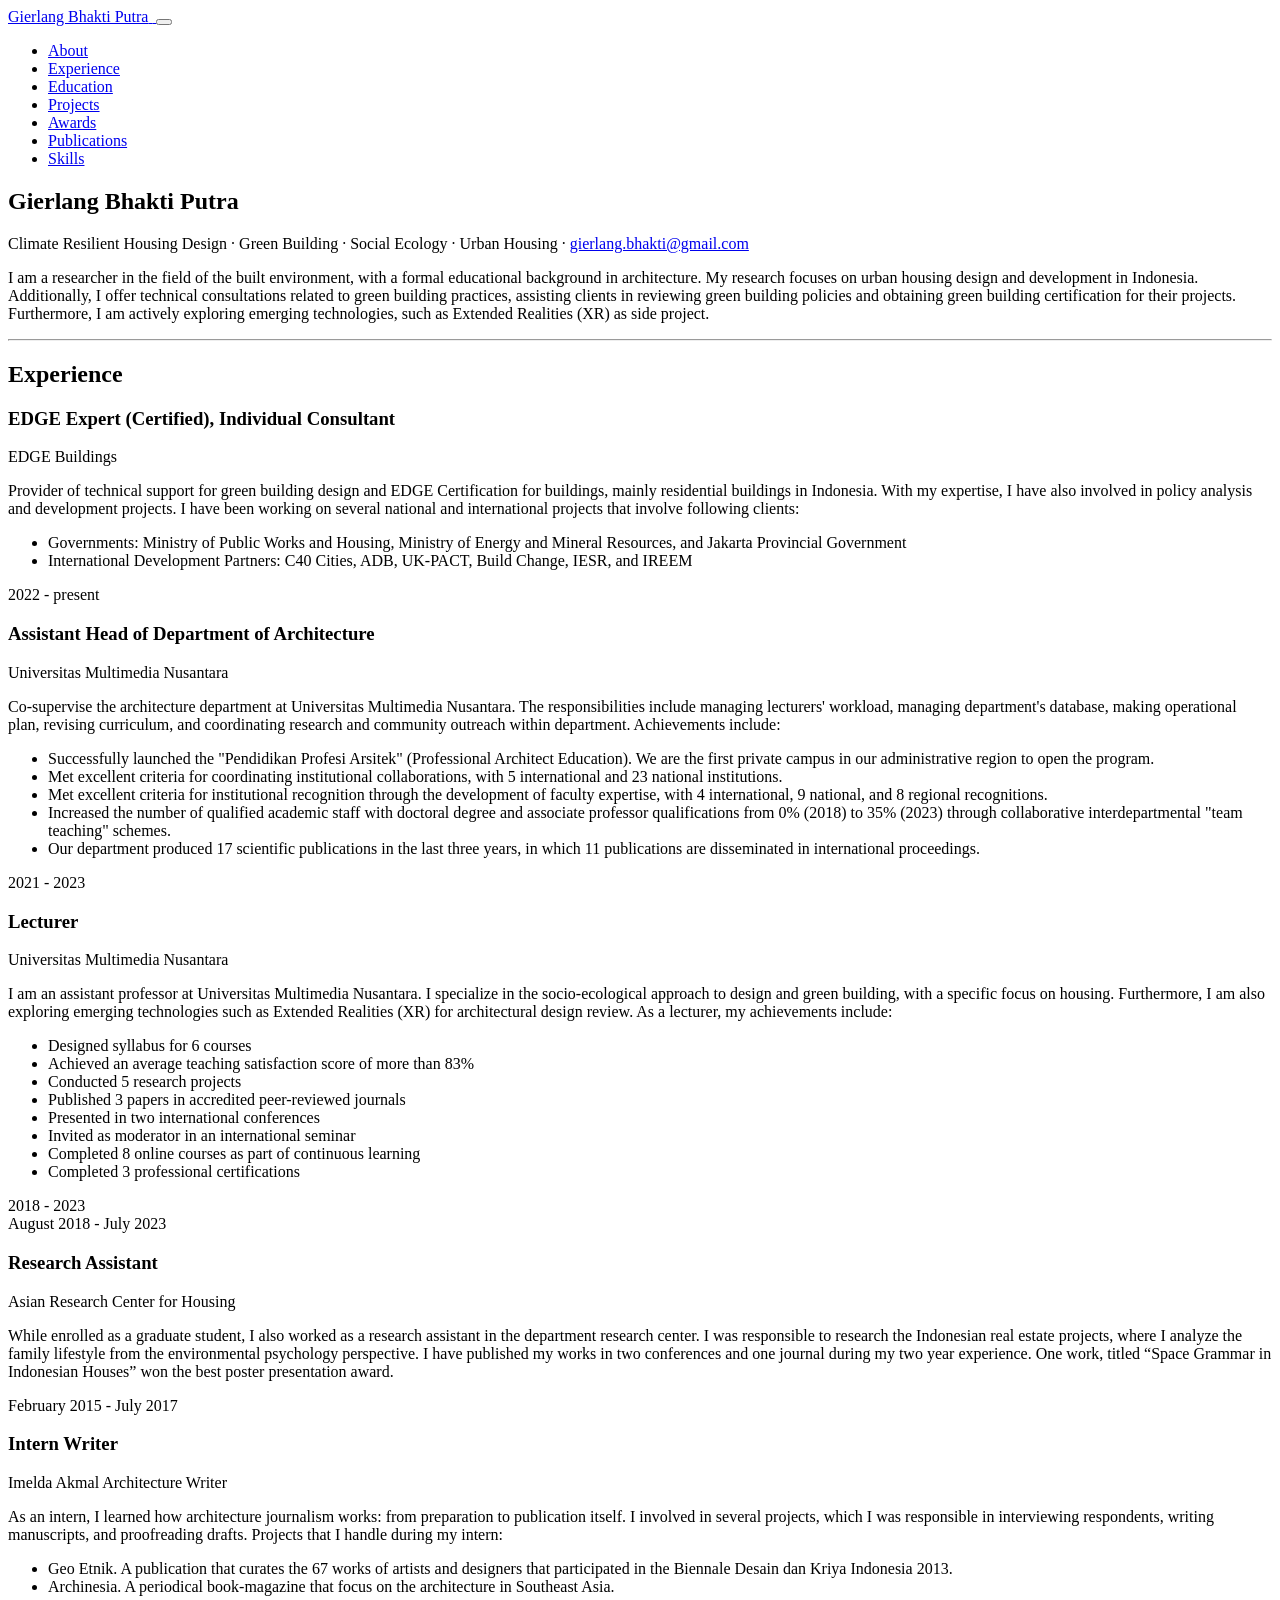
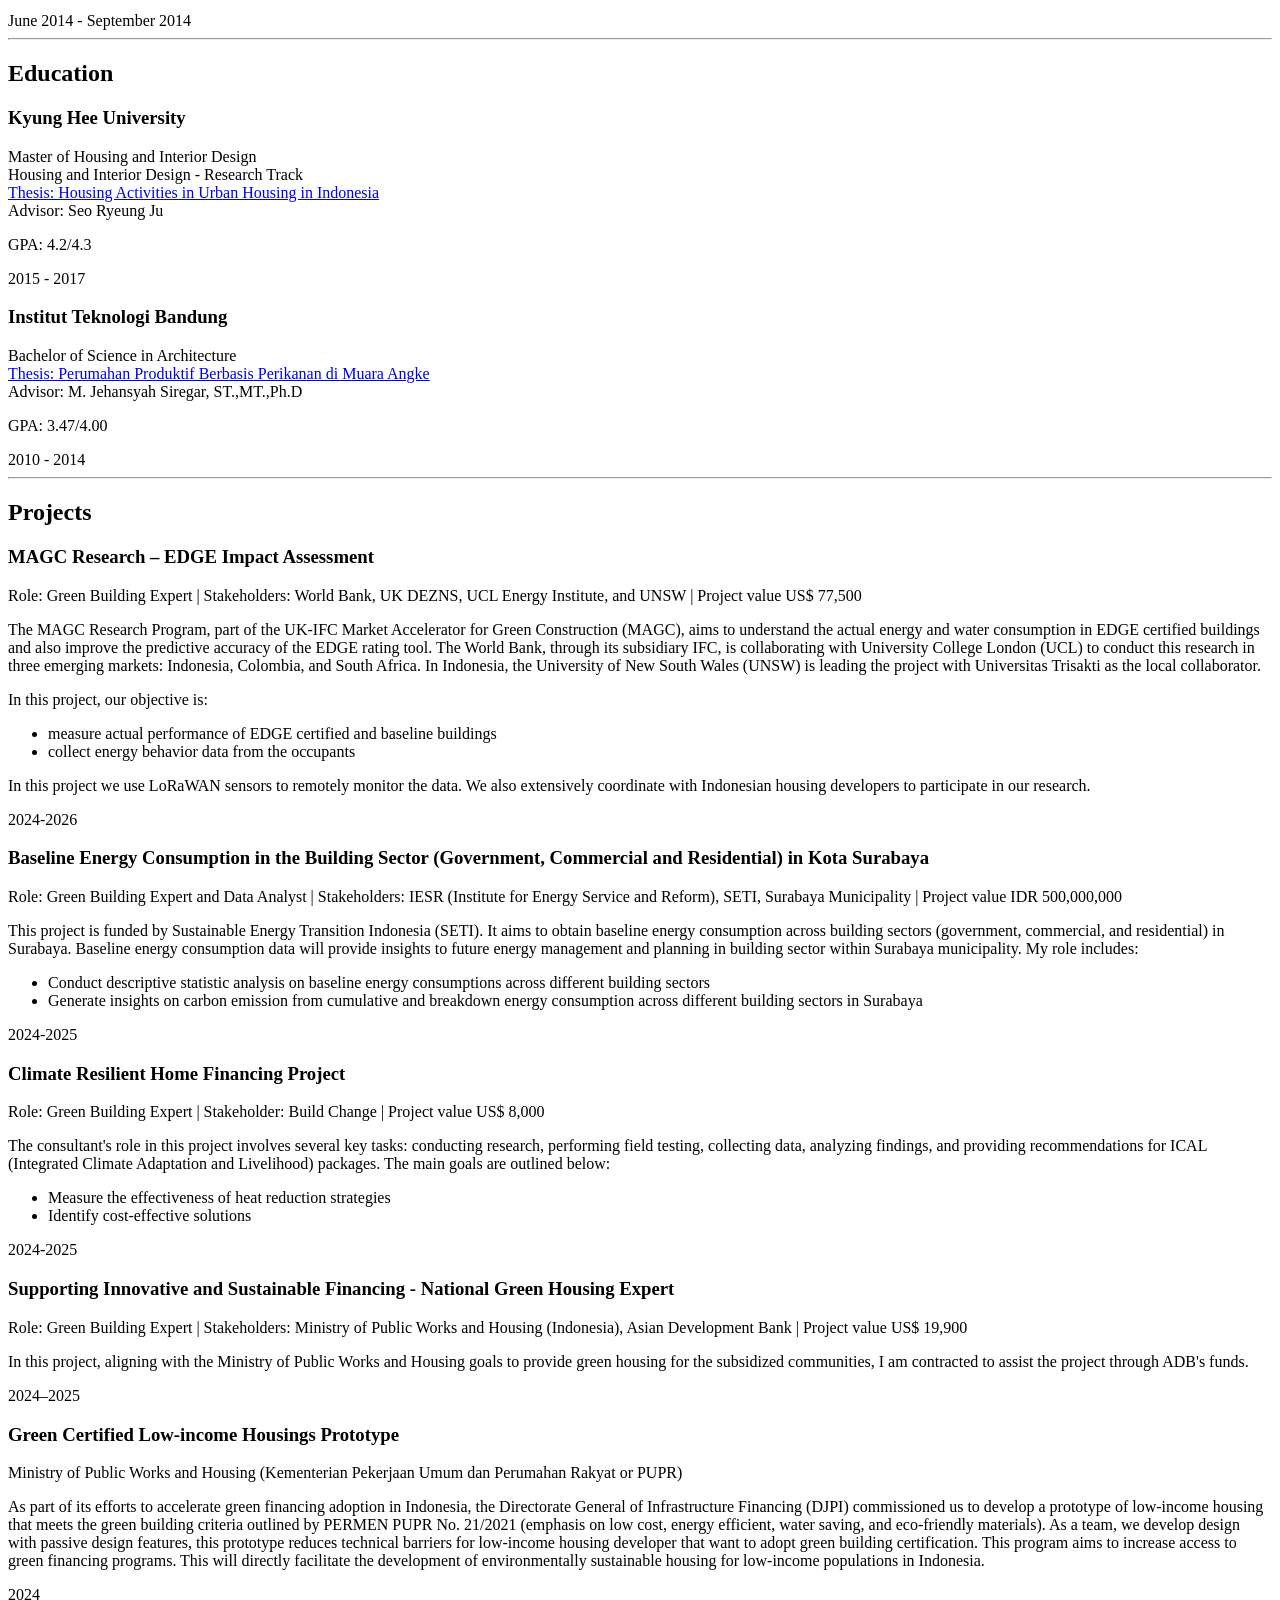
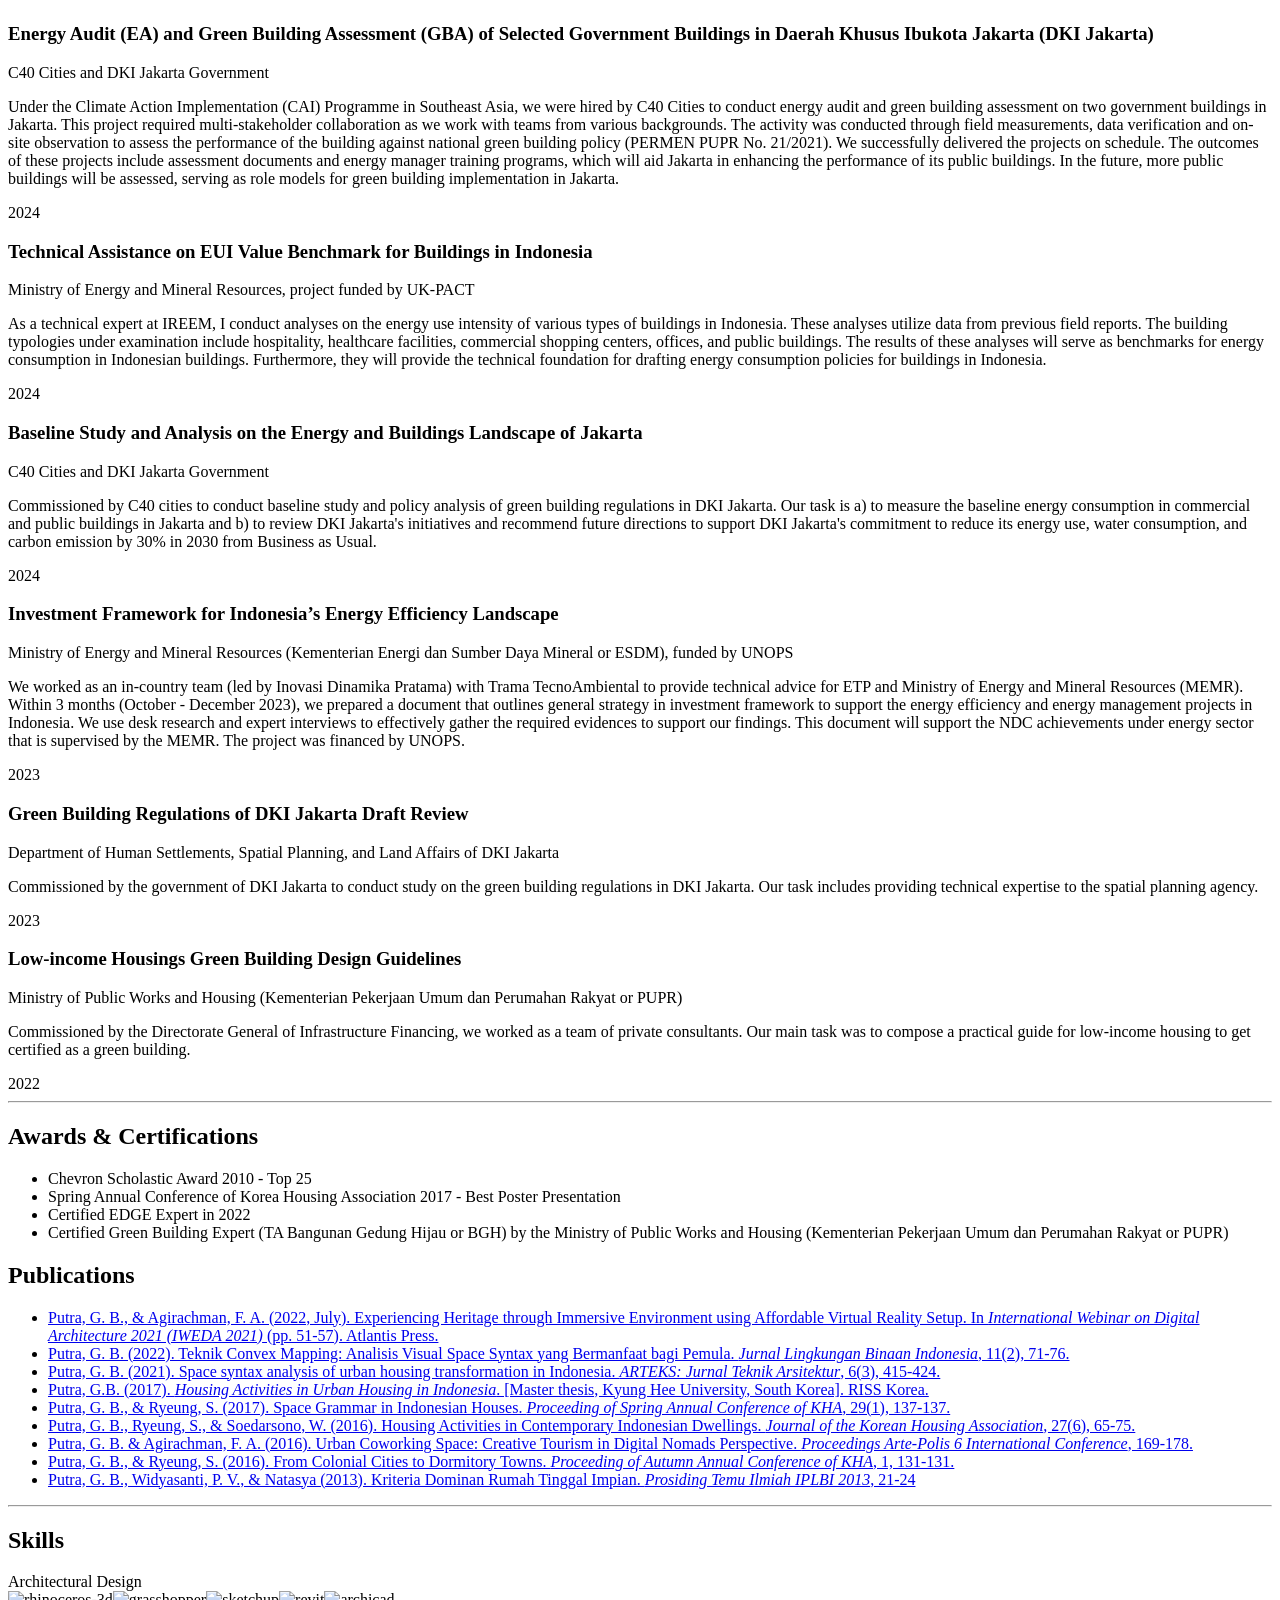
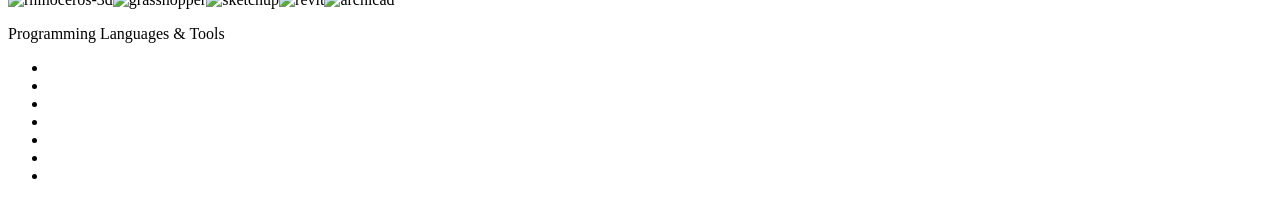
==== index.html @ a4f819b6 "Update index.html" ====
<!DOCTYPE html>
<html lang="en">
<head><meta charset="utf-8"><meta name="viewport" content="width=device-width, initial-scale=1, shrink-to-fit=no" /><meta name="description" content="" /><meta name="author" content="" />
	<title>Resume - Gierlang</title>
	<link href="assets/img/favicon.png" rel="icon" type="image/x-icon" /><!-- Font Awesome icons (free version)--><script src="https://use.fontawesome.com/releases/v5.13.0/js/all.js" crossorigin="anonymous"></script><!-- Google fonts-->
	<link href="https://fonts.googleapis.com/css?family=Saira+Extra+Condensed:500,700" rel="stylesheet" type="text/css" />
	<link href="https://fonts.googleapis.com/css?family=Muli:400,400i,800,800i" rel="stylesheet" type="text/css" /><!-- Core theme CSS (includes Bootstrap)-->
	<link href="css/styles.css" rel="stylesheet" />
</head>
<body id="page-top"><!-- Navigation-->
<nav class="navbar navbar-expand-lg navbar-dark bg-primary fixed-top" id="sideNav"><a class="navbar-brand js-scroll-trigger" href="#page-top"><span class="d-block d-lg-none">Gierlang Bhakti Putra</span> <span class="d-none d-lg-block"><img alt="" class="img-fluid img-profile rounded-circle mx-auto mb-2" src="profile-2.jpg" /></span> </a><button aria-controls="navbarSupportedContent" aria-expanded="false" aria-label="Toggle navigation" class="navbar-toggler" data-target="#navbarSupportedContent" data-toggle="collapse" type="button"></button>
<div class="collapse navbar-collapse" id="navbarSupportedContent">
<ul class="navbar-nav">
	<li class="nav-item"><a class="nav-link js-scroll-trigger" href="#about">About</a></li>
	<li class="nav-item"><a class="nav-link js-scroll-trigger" href="#experience">Experience</a></li>
	<li class="nav-item"><a class="nav-link js-scroll-trigger" href="#education">Education</a></li>
	<li class="nav-item"><a class="nav-link js-scroll-trigger" href="#projects">Projects</a></li>
	<li class="nav-item"><a class="nav-link js-scroll-trigger" href="#awards">Awards</a></li>
	<li class="nav-item"><a class="nav-link js-scroll-trigger" href="#publication">Publications</a></li>
    <li class="nav-item"><a class="nav-link js-scroll-trigger" href="#skills">Skills</a></li>
</ul>
</div>
</nav>
<!-- Page Content-->

<div class="container-fluid p-0"><!-- About-->
<section class="resume-section" id="about">
<div class="resume-section-content">
<h1 class="mb-0">Gierlang Bhakti <span class="text-primary">Putra</span></h1>

<div class="subheading mb-5">Climate Resilient Housing Design &middot; Green Building &middot; Social Ecology &middot; Urban Housing &middot; <a href="mailto:gierlang.bhakti@gmail.com">gierlang.bhakti@gmail.com</a></div>

<p class="lead mb-5">I am a researcher in the field of the built environment, with a formal educational background in architecture. My research focuses on urban housing design and development in Indonesia. Additionally, I offer technical consultations related to green building practices, assisting clients in reviewing green building policies and obtaining green building certification for their projects. Furthermore, I am actively exploring emerging technologies, such as Extended Realities (XR) as side project.</p>

<div class="social-icons">
<a class="social-icon" href="https://www.linkedin.com/in/gierlangbp/"><i class="fab fa-linkedin-in"></i></a>
<a class="social-icon" href="https://www.instagram.com/gierlang/"><i class="fab fa-instagram"></i></a>
<a class="social-icon" href="https://www.facebook.com/gierlang/"><i class="fab fa-facebook-f"></i></a>
<a class="social-icon" href="https://www.researchgate.net/profile/Gierlang_Putra"><i class="fab fa-researchgate"></i></a>
</div>
</div>
</section>

<hr class="m-0" /><!-- Experience-->
<section class="resume-section" id="experience">
<div class="resume-section-content">
<h2 class="mb-5">Experience</h2>
    
    <div class="d-flex flex-column flex-md-row justify-content-between mb-5">
	<div class="flex-grow-1">
  	  <h3 class="mb-0">EDGE Expert (Certified), Individual Consultant</h3>
   	  <div class="subheading mb-3">EDGE Buildings</div>
    	  <p>Provider of technical support for green building design and EDGE Certification for buildings, mainly residential buildings in Indonesia. With my expertise, I have also involved in policy analysis and development projects. I have been working on several national and international projects that involve following clients:</p>
   	  <ul>
            <li>Governments: Ministry of Public Works and Housing, Ministry of Energy and Mineral Resources, and Jakarta Provincial Government</li>
            <li>International Development Partners: C40 Cities, ADB, UK-PACT, Build Change, IESR, and IREEM</li>
    	  </ul>
    </div>
        <div class="flex-shrink-0"><span class="text-primary">2022 - present</span></div>
    </div>

    <div class="d-flex flex-column flex-md-row justify-content-between mb-5">
    <div class="flex-grow-1">
            <h3 class="mb-0">Assistant Head of Department of Architecture</h3>
            <div class="subheading mb-3">Universitas Multimedia Nusantara</div>
            <p>Co-supervise the architecture department at Universitas Multimedia Nusantara. The responsibilities include managing lecturers' workload, managing department's database, making operational plan, revising curriculum, and coordinating research and community outreach within department. Achievements include:</p>
            <ul>
                <li>Successfully launched the "Pendidikan Profesi Arsitek" (Professional Architect Education). We are the first private campus in our administrative region to open the program.</li>
                <li>Met excellent criteria for coordinating institutional collaborations, with 5 international and 23 national institutions.</li>
                <li>Met excellent criteria for institutional recognition through the development of faculty expertise, with 4 international, 9 national, and 8 regional recognitions.</li>
                <li>Increased the number of qualified academic staff with doctoral degree and associate professor qualifications from 0% (2018) to 35% (2023) through collaborative interdepartmental "team teaching" schemes.</li>
                <li>Our department produced 17 scientific publications in the last three years, in which 11 publications are disseminated in international proceedings.</li>
            </ul>
        </div>
        <div class="flex-shrink-0"><span class="text-primary">2021 - 2023</span></div>
    </div>
	
    <div class="d-flex flex-column flex-md-row justify-content-between mb-5">
    <div class="flex-grow-1">
            <h3 class="mb-0">Lecturer</h3>
            <div class="subheading mb-3">Universitas Multimedia Nusantara</div>
            <p>I am an assistant professor at Universitas Multimedia Nusantara. I specialize in the socio-ecological approach to design and green building, with a specific focus on housing. Furthermore, I am also exploring emerging technologies such as Extended Realities (XR) for architectural design review. As a lecturer, my achievements include:</p>
            <ul>
                <li>Designed syllabus for 6 courses</li>
                <li>Achieved an average teaching satisfaction score of more than 83%</li>
                <li>Conducted 5 research projects</li>
                <li>Published 3 papers in accredited peer-reviewed journals</li>
                <li>Presented in two international conferences</li>
                <li>Invited as moderator in an international seminar</li>
                <li>Completed 8 online courses as part of continuous learning</li>
                <li>Completed 3 professional certifications</li>
            </ul>
        </div>
        <div class="flex-shrink-0"><span class="text-primary">2018 - 2023</span></div>
    </div>

<div class="flex-shrink-0"><span class="text-primary">August 2018 - July 2023</span></div>
</div>

<div class="d-flex flex-column flex-md-row justify-content-between mb-5">
<div class="flex-grow-1">
<h3 class="mb-0">Research Assistant</h3>

<div class="subheading mb-3">Asian Research Center for Housing</div>

<p>While enrolled as a graduate student, I also worked as a research assistant in the department research center. I was responsible to research the Indonesian real estate projects, where I analyze the family lifestyle from the environmental psychology perspective. I have published my works in two conferences and one journal during my two year experience. One work, titled &ldquo;Space Grammar in Indonesian Houses&rdquo; won the best poster presentation award.</p>
</div>

<div class="flex-shrink-0"><span class="text-primary">February 2015 - July 2017</span></div>
</div>

<div class="d-flex flex-column flex-md-row justify-content-between mb-5">
<div class="flex-grow-1">
<h3 class="mb-0">Intern Writer</h3>

<div class="subheading mb-3">Imelda Akmal Architecture Writer</div>

<p>As an intern, I learned how architecture journalism works: from preparation to publication itself. I involved in several projects, which I was responsible in interviewing respondents, writing manuscripts, and proofreading drafts. Projects that I handle during my intern:</p>

<ul>
	<li>Geo Etnik. A publication that curates the 67 works of artists and designers that participated in the Biennale Desain dan Kriya Indonesia 2013.</li>
	<li>Archinesia. A periodical book-magazine that focus on the architecture in Southeast Asia.</li>
</ul>
</div>

<div class="flex-shrink-0"><span class="text-primary">June 2014 - September 2014</span></div>
</div>
</div>
</section>

<hr class="m-0" /><!-- Education-->
<section class="resume-section" id="education">
<div class="resume-section-content">
<h2 class="mb-5">Education</h2>

<div class="d-flex flex-column flex-md-row justify-content-between mb-5">
<div class="flex-grow-1">
<h3 class="mb-0">Kyung Hee University</h3>

<div class="subheading mb-3">Master of Housing and Interior Design</div>

<div>
	Housing and Interior Design - Research Track<br>
	<a href="http://www.riss.kr/link?id=T14567152">Thesis: Housing Activities in Urban Housing in Indonesia</a><br>
	Advisor: Seo Ryeung Ju
</div>
<p>GPA: 4.2/4.3</p>
</div>

<div class="flex-shrink-0"><span class="text-primary">2015 - 2017</span></div>
</div>

<div class="d-flex flex-column flex-md-row justify-content-between">
<div class="flex-grow-1">
<h3 class="mb-0">Institut Teknologi Bandung</h3>

<div class="subheading mb-3">Bachelor of Science in Architecture</div>
<div>
	<a href="https://digilib.itb.ac.id/index.php/gdl/view/32015">Thesis: Perumahan Produktif Berbasis Perikanan di Muara Angke</a><br>
	Advisor: M. Jehansyah Siregar, ST.,MT.,Ph.D
</div>
<p>GPA: 3.47/4.00</p>
</div>

<div class="flex-shrink-0"><span class="text-primary">2010 - 2014</span></div>
</div>
</div>
</section>

<hr class="m-0" /><!-- Projects-->
<section class="resume-section" id="projects">
    <div class="resume-section-content">
    <h2 class="mb-5">Projects</h2>
	<div class="d-flex flex-column flex-md-row justify-content-between mb-5">
	    <div class="flex-grow-1">
	        <h3 class="mb-0">MAGC Research – EDGE Impact Assessment</h3>
	        <div class="subheading mb-3">Role: Green Building Expert | Stakeholders: World Bank, UK DEZNS, UCL Energy Institute, and UNSW | Project value US$ 77,500</div>
	        <p>The MAGC Research Program, part of the UK-IFC Market Accelerator for Green Construction (MAGC), aims to understand the actual energy and water consumption in EDGE certified buildings and also improve the predictive accuracy of the EDGE rating tool. The World Bank, through its subsidiary IFC, is collaborating with University College London (UCL) to conduct this research in three emerging markets: Indonesia, Colombia, and South Africa. In Indonesia, the University of New South Wales (UNSW) is leading the project with Universitas Trisakti as the local collaborator.</p>
	        <p>In this project, our objective is:</p>
	        <ul>
	            <li>measure actual performance of EDGE certified and baseline buildings</li>
	            <li>collect energy behavior data from the occupants</li>
	        </ul>
	        <p>In this project we use LoRaWAN sensors to remotely monitor the data. We also extensively coordinate with Indonesian housing developers to participate in our research.</p>
	    </div>
	    <div class="flex-shrink-0"><span class="text-primary">2024-2026</span></div>
	</div>

	<div class="d-flex flex-column flex-md-row justify-content-between mb-5">
	    <div class="flex-grow-1">
	        <h3 class="mb-0">Baseline Energy Consumption in the Building Sector (Government, Commercial and Residential) in Kota Surabaya</h3>
	        <div class="subheading mb-3">Role: Green Building Expert and Data Analyst | Stakeholders: IESR (Institute for Energy Service and Reform), SETI, Surabaya Municipality | Project value IDR 500,000,000</div>
	        <p>This project is funded by Sustainable Energy Transition Indonesia (SETI). It aims to obtain baseline energy consumption across building sectors (government, commercial, and residential) in Surabaya. Baseline energy consumption data will provide insights to future energy management and planning in building sector within Surabaya municipality. My role includes:</p>
	        <ul>
	            <li>Conduct descriptive statistic analysis on baseline energy consumptions across different building sectors</li>
	            <li>Generate insights on carbon emission from cumulative and breakdown energy consumption across different building sectors in Surabaya</li>
	        </ul>
	    </div>
	    <div class="flex-shrink-0"><span class="text-primary">2024-2025</span></div>
	</div>

	<div class="d-flex flex-column flex-md-row justify-content-between mb-5">
	    <div class="flex-grow-1">
	        <h3 class="mb-0">Climate Resilient Home Financing Project</h3>
	        <div class="subheading mb-3">Role: Green Building Expert | Stakeholder: Build Change | Project value US$ 8,000</div>
	        <p>The consultant's role in this project involves several key tasks: conducting research, performing field testing, collecting data, analyzing findings, and providing recommendations for ICAL (Integrated Climate Adaptation and Livelihood) packages. The main goals are outlined below:</p>
	        <ul>
	            <li>Measure the effectiveness of heat reduction strategies</li>
	            <li>Identify cost-effective solutions</li>
	        </ul>
	    </div>
	    <div class="flex-shrink-0"><span class="text-primary">2024-2025</span></div>
	</div>

	<div class="d-flex flex-column flex-md-row justify-content-between mb-5">
	    <div class="flex-grow-1">
	        <h3 class="mb-0">Supporting Innovative and Sustainable Financing - National Green Housing Expert</h3>
	        <div class="subheading mb-3">Role: Green Building Expert | Stakeholders: Ministry of Public Works and Housing (Indonesia), Asian Development Bank | Project value US$ 19,900</div>
	        <p>In this project, aligning with the Ministry of Public Works and Housing goals to provide green housing for the subsidized communities, I am contracted to assist the project through ADB's funds.</p>
	    </div>
	    <div class="flex-shrink-0"><span class="text-primary">2024–2025</span></div>
	</div>
	    
	<div class="d-flex flex-column flex-md-row justify-content-between mb-5">
            <div class="flex-grow-1">
            <h3 class="mb-0">Green Certified Low-income Housings Prototype</h3>

            <div class="subheading mb-3">Ministry of Public Works and Housing (Kementerian Pekerjaan Umum dan Perumahan Rakyat or PUPR)</div>

            <p>As part of its efforts to accelerate green financing adoption in Indonesia, the Directorate General of Infrastructure Financing (DJPI) commissioned us to develop a prototype of low-income housing that meets the green building criteria outlined by PERMEN PUPR No. 21/2021 (emphasis on low cost, energy efficient, water saving, and eco-friendly materials). As a team, we develop design with passive design features, this prototype reduces technical barriers for low-income housing developer that want to adopt green building certification. This program aims to increase access to green financing programs. This will directly facilitate the development of environmentally sustainable housing for low-income populations in Indonesia.</p>

            </div>

            <div class="flex-shrink-0"><span class="text-primary">2024</span></div>
        </div>
        
        <div class="d-flex flex-column flex-md-row justify-content-between mb-5">
            <div class="flex-grow-1">
            <h3 class="mb-0">Energy Audit (EA) and Green Building Assessment (GBA) of Selected Government Buildings in Daerah Khusus Ibukota Jakarta (DKI Jakarta)</h3>

            <div class="subheading mb-3">C40 Cities and DKI Jakarta Government</div>

            <p>Under the Climate Action Implementation (CAI) Programme in Southeast Asia, we were hired by C40 Cities to conduct energy audit and green building assessment on two government buildings in Jakarta. This project required multi-stakeholder collaboration as we work with teams from various backgrounds. The activity was conducted through field measurements, data verification and on-site observation to assess the performance of the building against national green building policy (PERMEN PUPR No. 21/2021). We successfully delivered the projects on schedule. The outcomes of these projects include assessment documents and energy manager training programs, which will aid Jakarta in enhancing the performance of its public buildings. In the future, more public buildings will be assessed, serving as role models for green building implementation in Jakarta.</p>

            </div>

            <div class="flex-shrink-0"><span class="text-primary">2024</span></div>
        </div>
        
        <div class="d-flex flex-column flex-md-row justify-content-between mb-5">
            <div class="flex-grow-1">
            <h3 class="mb-0">Technical Assistance on EUI Value Benchmark for Buildings in Indonesia</h3>

            <div class="subheading mb-3">Ministry of Energy and Mineral Resources, project funded by UK-PACT</div>

            <p>As a technical expert at IREEM, I conduct analyses on the energy use intensity of various types of buildings in Indonesia. These analyses utilize data from previous field reports. The building typologies under examination include hospitality, healthcare facilities, commercial shopping centers, offices, and public buildings. The results of these analyses will serve as benchmarks for energy consumption in Indonesian buildings. Furthermore, they will provide the technical foundation for drafting energy consumption policies for buildings in Indonesia.</p>

            </div>

            <div class="flex-shrink-0"><span class="text-primary">2024</span></div>
        </div>
        
        <div class="d-flex flex-column flex-md-row justify-content-between mb-5">
            <div class="flex-grow-1">
            <h3 class="mb-0">Baseline Study and Analysis on the Energy and Buildings Landscape of Jakarta</h3>

            <div class="subheading mb-3">C40 Cities and DKI Jakarta Government</div>

            <p>Commissioned by C40 cities to conduct baseline study and policy analysis of green building regulations in DKI Jakarta. Our task is a) to measure the baseline energy consumption in commercial and public buildings in Jakarta and b) to review DKI Jakarta's initiatives and recommend future directions to support DKI Jakarta's commitment to reduce its energy use, water consumption, and carbon emission by 30% in 2030 from Business as Usual.</p>

            </div>

            <div class="flex-shrink-0"><span class="text-primary">2024</span></div>
        </div>
        
        <div class="d-flex flex-column flex-md-row justify-content-between mb-5">
            <div class="flex-grow-1">
            <h3 class="mb-0">Investment Framework for Indonesia’s Energy Efficiency Landscape</h3>

            <div class="subheading mb-3">Ministry of Energy and Mineral Resources (Kementerian Energi dan Sumber Daya Mineral or ESDM), funded by UNOPS</div>

            <p>We worked as an in-country team (led by Inovasi Dinamika Pratama) with Trama TecnoAmbiental to provide technical advice for ETP and Ministry of Energy and Mineral Resources (MEMR).  Within 3 months (October - December 2023), we prepared a document that outlines general strategy in investment framework to support the energy efficiency and energy management projects in Indonesia. We use desk research and expert interviews to effectively gather the required evidences to support our findings. This document will support the NDC achievements under energy sector that is supervised by the MEMR. The project was financed by UNOPS. </p>

            </div>

            <div class="flex-shrink-0"><span class="text-primary">2023</span></div>
        </div>
        
        <div class="d-flex flex-column flex-md-row justify-content-between mb-5">
            <div class="flex-grow-1">
            <h3 class="mb-0">Green Building Regulations of DKI Jakarta Draft Review</h3>

            <div class="subheading mb-3">Department of Human Settlements, Spatial Planning, and Land Affairs of DKI Jakarta</div>

            <p>Commissioned by the government of DKI Jakarta to conduct study on the green building regulations in DKI Jakarta. Our task includes providing technical expertise to the spatial planning agency.</p>

            </div>

            <div class="flex-shrink-0"><span class="text-primary">2023</span></div>
        </div>
        
        <div class="d-flex flex-column flex-md-row justify-content-between mb-5">
            <div class="flex-grow-1">
            <h3 class="mb-0">Low-income Housings Green Building Design Guidelines</h3>

            <div class="subheading mb-3">Ministry of Public Works and Housing (Kementerian Pekerjaan Umum dan Perumahan Rakyat or PUPR)</div>

            <p>Commissioned by the Directorate General of Infrastructure Financing, we worked as a team of private consultants. Our main task was to compose a practical guide for low-income housing to get certified as a green building.</p>

            </div>

            <div class="flex-shrink-0"><span class="text-primary">2022</span></div>
        </div>
        
    </div>
</section>

<hr class="m-0" /><!-- Awards-->
<section class="resume-section" id="awards">
<div class="resume-section-content">
<h2 class="mb-5">Awards &amp; Certifications</h2>

<ul class="fa-ul mb-0">
	<li><i class="fas fa-medal"></i> Chevron Scholastic Award 2010 - Top 25</li>
	<li><i class="fas fa-medal"></i> Spring Annual Conference of Korea Housing Association 2017 - Best Poster Presentation</li>
    <li><i class="fas fa-medal"></i> Certified EDGE Expert in 2022</li>
    <li><i class="fas fa-medal"></i> Certified Green Building Expert (TA Bangunan Gedung Hijau or BGH) by the Ministry of Public Works and Housing (Kementerian Pekerjaan Umum dan Perumahan Rakyat or PUPR)</li>
</ul>
</div>
</section>
<!-- Publication -->

<section class="resume-section" id="publication">
<div class="resume-section-content">
<h2 class="mb-5">Publications</h2>

<ul class="fa-ul mb-0">
	<li class="mb-3"><a href="https://www.atlantis-press.com/proceedings/iweda-21/125975719">Putra, G. B., & Agirachman, F. A. (2022, July). Experiencing Heritage through Immersive Environment using Affordable Virtual Reality Setup. In <i>International Webinar on Digital Architecture 2021 (IWEDA 2021)</i> (pp. 51-57). Atlantis Press.</a></li>
	<li class="mb-3"><a href="http://iplbijournals.id/index.php/jlbi/article/view/29">Putra, G. B. (2022). Teknik Convex Mapping: Analisis Visual Space Syntax yang Bermanfaat bagi Pemula. <i>Jurnal Lingkungan Binaan Indonesia</i>, 11(2), 71-76.</a></li>
	<li class="mb-3"><a href="https://www.journal.unwira.ac.id/index.php/ARTEKS/article/view/944">Putra, G. B. (2021). Space syntax analysis of urban housing transformation in Indonesia. <i>ARTEKS: Jurnal Teknik Arsitektur</i>, 6(3), 415-424.</a></li>
	<li class="mb-3"><a href="http://www.riss.kr/link?id=T14567152">Putra, G.B. (2017). <i>Housing Activities in Urban Housing in Indonesia</i>. [Master thesis, Kyung Hee University, South Korea]. RISS Korea.</a></li>
	<li class="mb-3"><a href="https://www.researchgate.net/publication/317184453_Space_Grammar_in_Indonesian_Houses">Putra, G. B., &amp; Ryeung, S. (2017). Space Grammar in Indonesian Houses. <i>Proceeding of Spring Annual Conference of KHA</i>, 29(1), 137-137.</a></li>
	<li class="mb-3"><a href="http://koreascience.or.kr/article/JAKO201609064340284.page">Putra, G. B., Ryeung, S., &amp; Soedarsono, W. (2016). Housing Activities in Contemporary Indonesian Dwellings. <i>Journal of the Korean Housing Association</i>, 27(6), 65-75.<a/></li>
	<li class="mb-3"><a href="https://www.researchgate.net/publication/316472768_Urban_Coworking_Space_Creative_Tourism_in_Digital_Nomads_Perspective">Putra, G. B. &amp; Agirachman, F. A. (2016). Urban Coworking Space: Creative Tourism in Digital Nomads Perspective. <i>Proceedings Arte-Polis 6 International Conference</i>, 169-178.</a></li>
	<li class="mb-3"><a href="https://www.researchgate.net/publication/317184523_From_Colonial_Cities_to_Dormitory_Towns_Housing_Development_in_Bandung_Indonesia">Putra, G. B., &amp; Ryeung, S. (2016). From Colonial Cities to Dormitory Towns. <i>Proceeding of Autumn Annual Conference of KHA</i>, 1, 131-131.</a></li>
	<li class="mb-3"><a href="https://temuilmiah.iplbi.or.id/kriteria-dominan-rumah-tinggal-impian/">Putra, G. B., Widyasanti, P. V., &amp; Natasya (2013). Kriteria Dominan Rumah Tinggal Impian. <i>Prosiding Temu Ilmiah IPLBI 2013</i>, 21-24</a></li>	
</ul>
</div>
</section>
    
<hr class="m-0" /><!-- Skills-->
<section class="resume-section" id="skills">
<div class="resume-section-content">
<h2 class="mb-5">Skills</h2>

<div class="subheading mb-3">Architectural Design</div>
<img alt="rhinoceros-3d" height="70px" src="assets/img/rhino.png" /><img alt="grasshopper" height="70px" src="assets/img/grasshopper.png" /><img alt="sketchup" height="70px" src="assets/img/sketchup.png" /><img alt="revit" height="70px" src="assets/img/blender.png" /><img alt="archicad" height="70px" src="assets/img/archicad.png" />
<ul class="list-inline dev-icons">
</ul>

<div class="subheading mb-3">Programming Languages &amp; Tools</div>

<ul class="list-inline dev-icons">
	<li class="list-inline-item"><i class="fab fa-php"></i></li>
	<li class="list-inline-item"><i class="fab fa-github"></i></li>
	<li class="list-inline-item"><i class="fab fa-python"></i></li>
	<li class="list-inline-item"><i class="fab fa-html5"></i></li>
	<li class="list-inline-item"><i class="fab fa-css3-alt"></i></li>
	<li class="list-inline-item"><i class="fab fa-bootstrap"></i></li>
    <li class="list-inline-item"><i class="fab fa-wordpress"></i></li>
</ul>
</div>
</section>
    
</div>
<!-- Bootstrap core JS--><script src="https://cdnjs.cloudflare.com/ajax/libs/jquery/3.5.1/jquery.min.js"></script><script src="https://stackpath.bootstrapcdn.com/bootstrap/4.5.0/js/bootstrap.bundle.min.js"></script><!-- Third party plugin JS--><script src="https://cdnjs.cloudflare.com/ajax/libs/jquery-easing/1.4.1/jquery.easing.min.js"></script><!-- Core theme JS--><script src="js/scripts.js"></script></body>
</html>
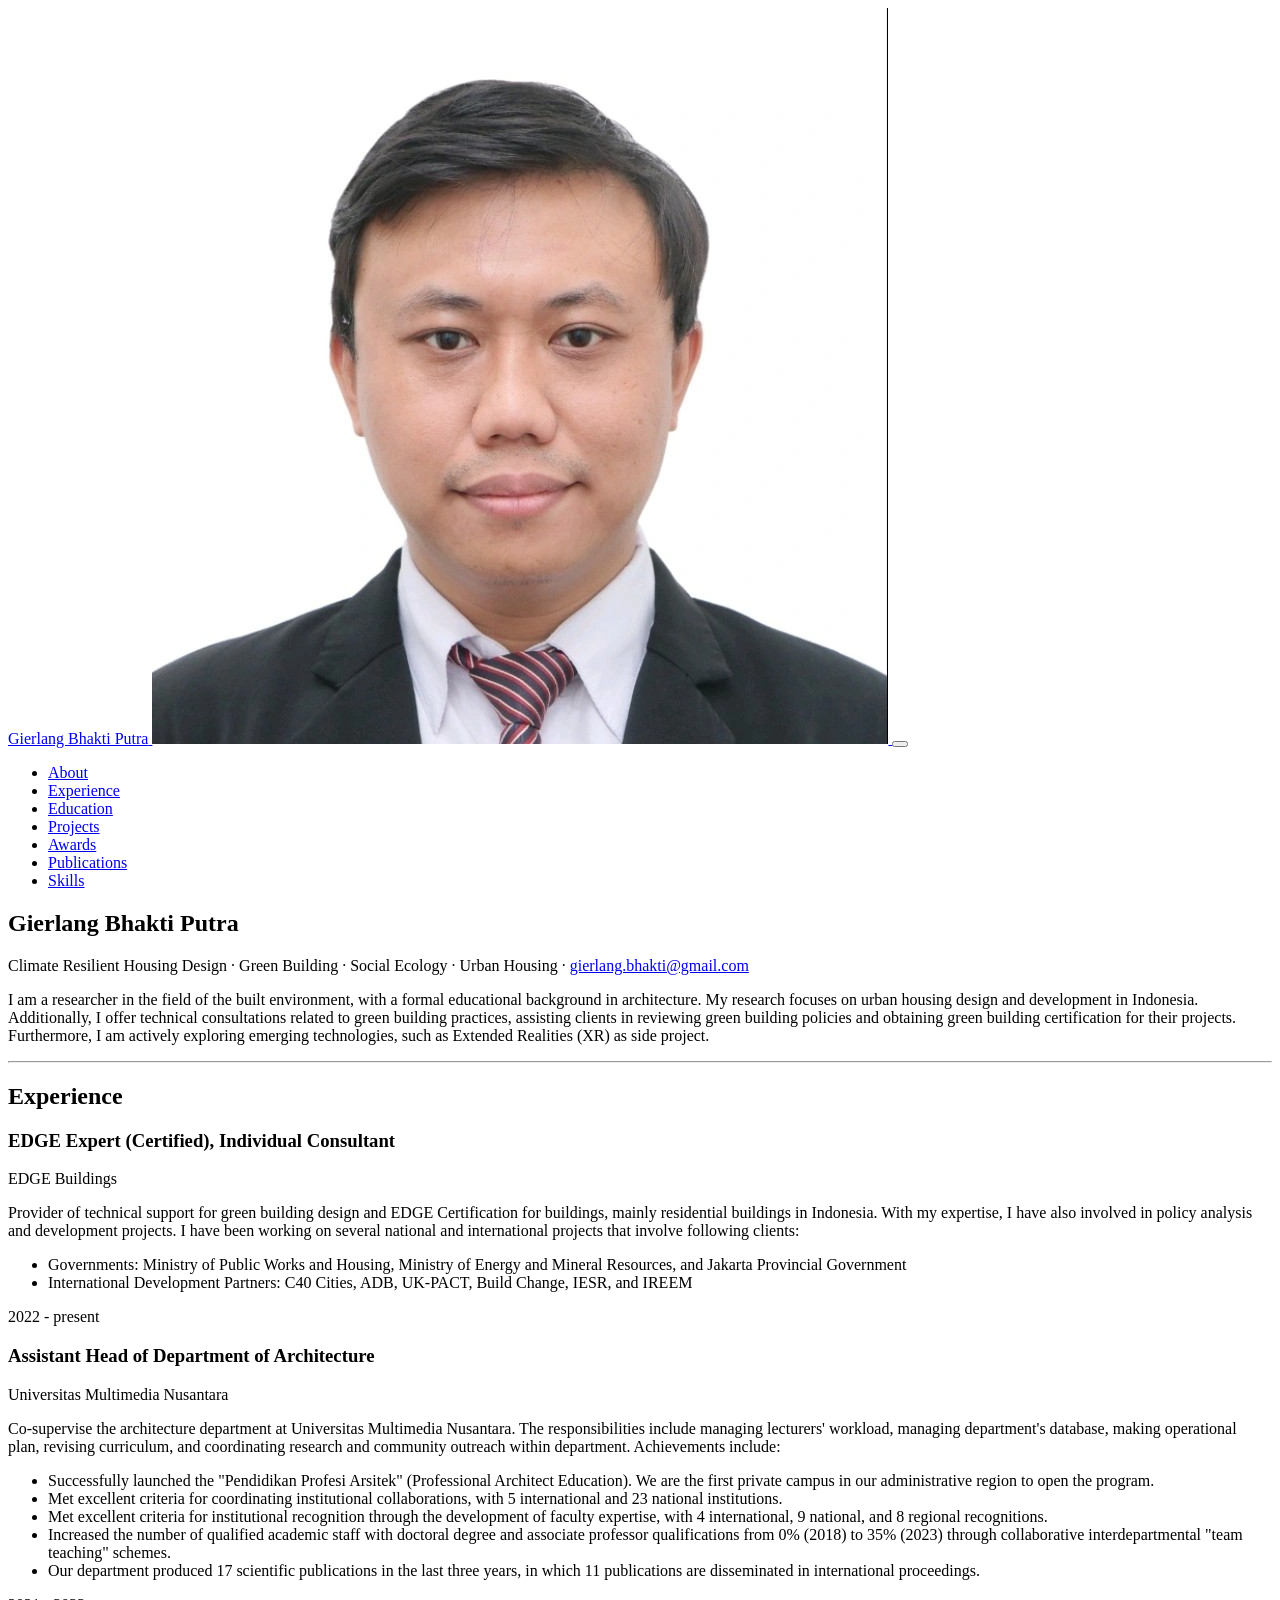
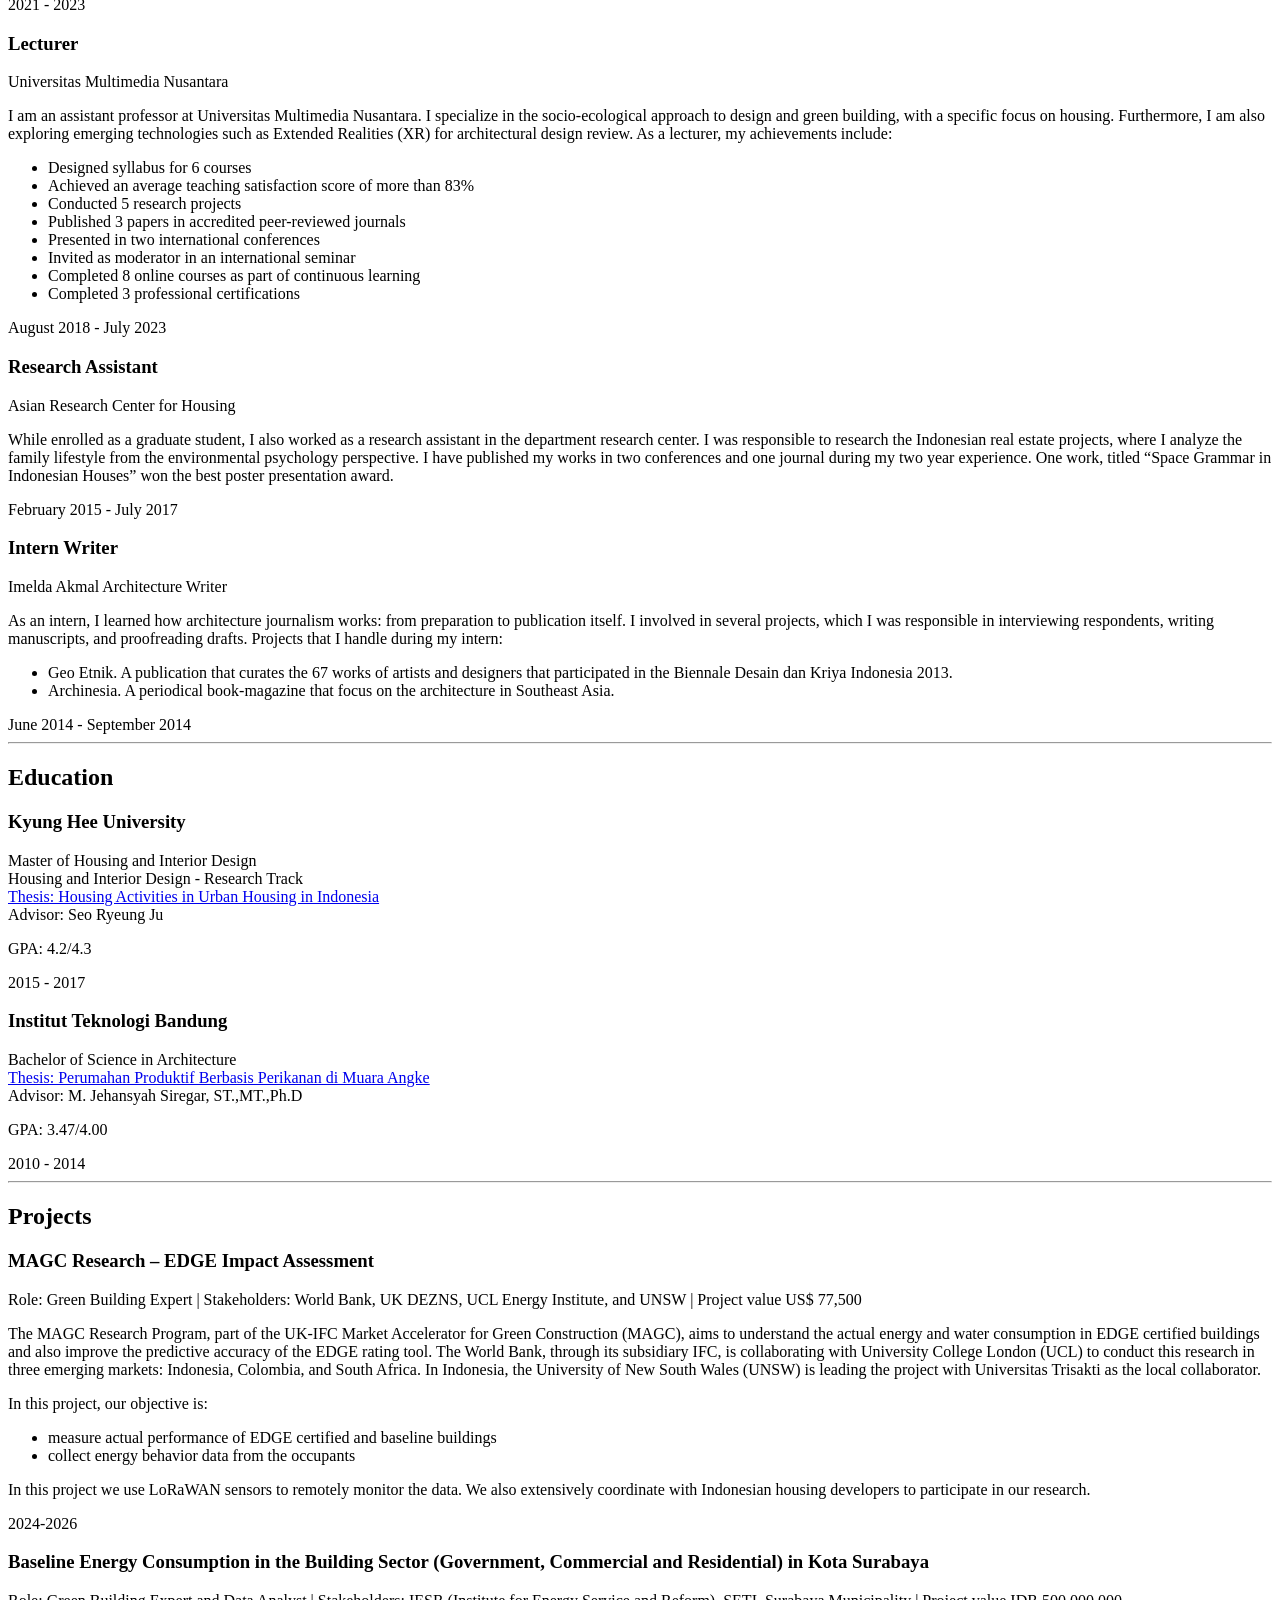
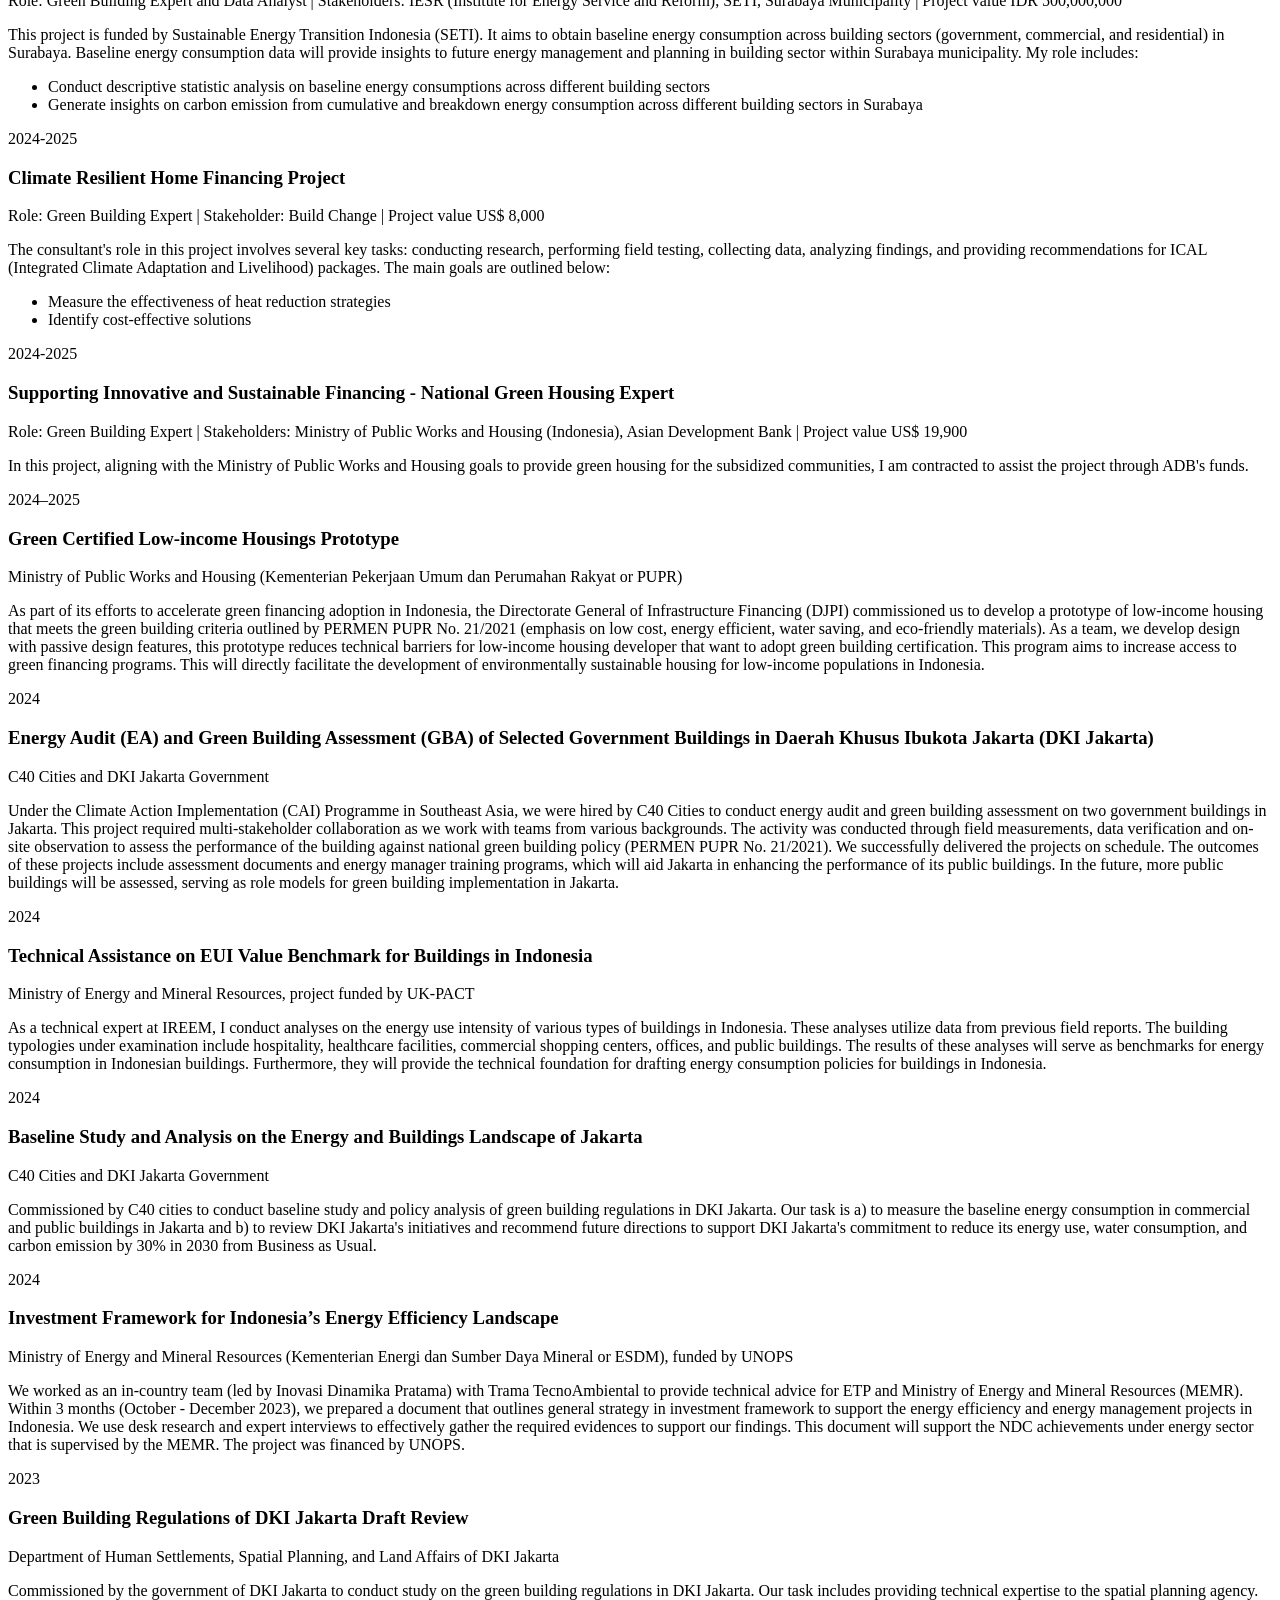
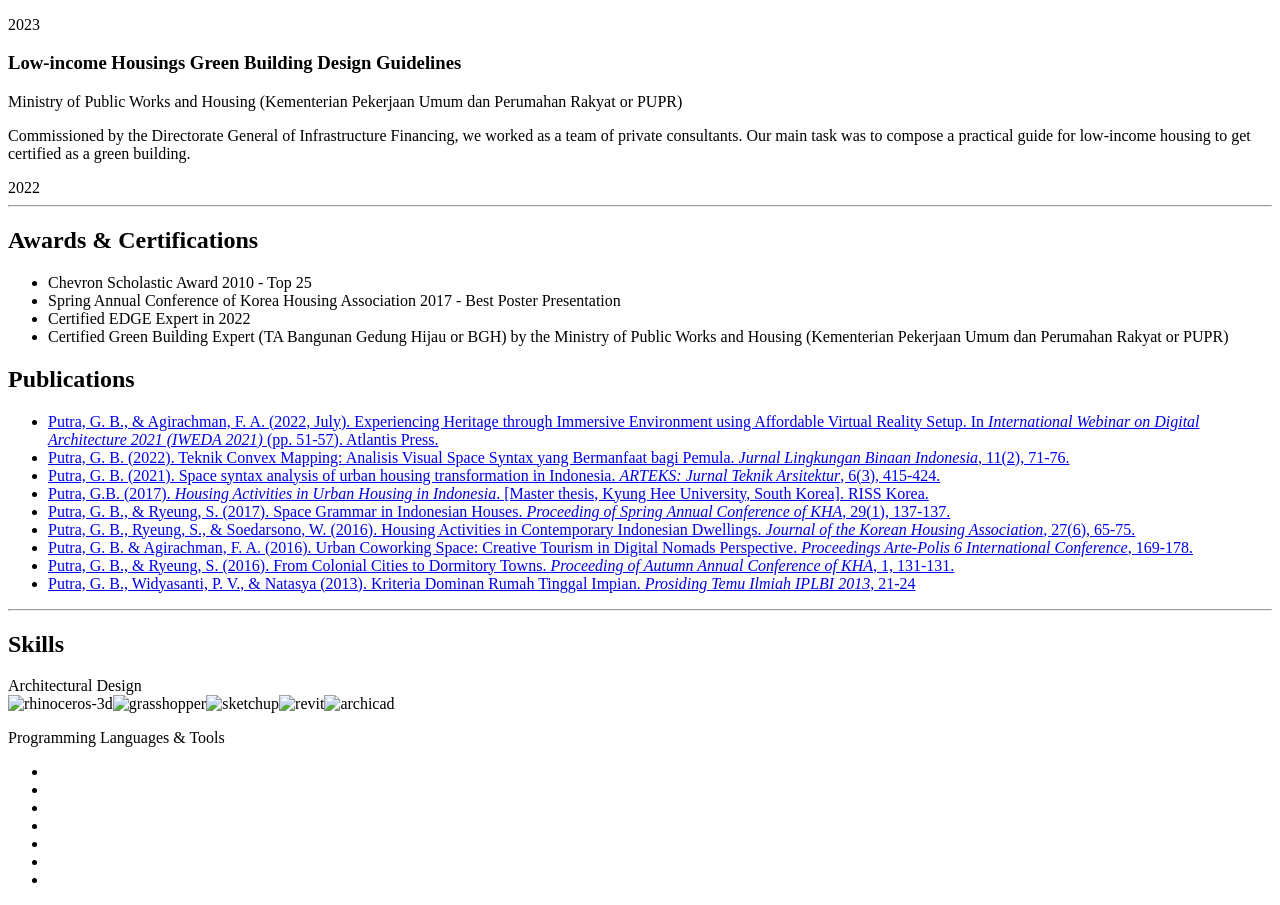
==== commit 2d1c8e6c: "Update index.html" ====
--- a/index.html
+++ b/index.html
@@ -91,40 +91,31 @@
                 <li>Completed 3 professional certifications</li>
             </ul>
         </div>
-        <div class="flex-shrink-0"><span class="text-primary">2018 - 2023</span></div>
-    </div>
-
-<div class="flex-shrink-0"><span class="text-primary">August 2018 - July 2023</span></div>
-</div>
-
-<div class="d-flex flex-column flex-md-row justify-content-between mb-5">
-<div class="flex-grow-1">
-<h3 class="mb-0">Research Assistant</h3>
-
-<div class="subheading mb-3">Asian Research Center for Housing</div>
-
-<p>While enrolled as a graduate student, I also worked as a research assistant in the department research center. I was responsible to research the Indonesian real estate projects, where I analyze the family lifestyle from the environmental psychology perspective. I have published my works in two conferences and one journal during my two year experience. One work, titled &ldquo;Space Grammar in Indonesian Houses&rdquo; won the best poster presentation award.</p>
-</div>
-
-<div class="flex-shrink-0"><span class="text-primary">February 2015 - July 2017</span></div>
-</div>
-
-<div class="d-flex flex-column flex-md-row justify-content-between mb-5">
-<div class="flex-grow-1">
-<h3 class="mb-0">Intern Writer</h3>
-
-<div class="subheading mb-3">Imelda Akmal Architecture Writer</div>
-
-<p>As an intern, I learned how architecture journalism works: from preparation to publication itself. I involved in several projects, which I was responsible in interviewing respondents, writing manuscripts, and proofreading drafts. Projects that I handle during my intern:</p>
-
-<ul>
-	<li>Geo Etnik. A publication that curates the 67 works of artists and designers that participated in the Biennale Desain dan Kriya Indonesia 2013.</li>
-	<li>Archinesia. A periodical book-magazine that focus on the architecture in Southeast Asia.</li>
-</ul>
-</div>
-
-<div class="flex-shrink-0"><span class="text-primary">June 2014 - September 2014</span></div>
-</div>
+		<div class="flex-shrink-0"><span class="text-primary">August 2018 - July 2023</span></div>
+	</div>
+
+	<div class="d-flex flex-column flex-md-row justify-content-between mb-5">
+		<div class="flex-grow-1">
+			<h3 class="mb-0">Research Assistant</h3>
+			<div class="subheading mb-3">Asian Research Center for Housing</div>
+			<p>While enrolled as a graduate student, I also worked as a research assistant in the department research center. I was responsible to research the Indonesian real estate projects, where I analyze the family lifestyle from the environmental psychology perspective. I have published my works in two conferences and one journal during my two year experience. One work, titled &ldquo;Space Grammar in Indonesian Houses&rdquo; won the best poster presentation award.</p>
+		</div>
+		<div class="flex-shrink-0"><span class="text-primary">February 2015 - July 2017</span></div>
+	</div>
+
+	<div class="d-flex flex-column flex-md-row justify-content-between mb-5">
+		<div class="flex-grow-1">
+		<h3 class="mb-0">Intern Writer</h3>
+		<div class="subheading mb-3">Imelda Akmal Architecture Writer</div>
+		<p>As an intern, I learned how architecture journalism works: from preparation to publication itself. I involved in several projects, which I was responsible in interviewing respondents, writing manuscripts, and proofreading drafts. Projects that I handle during my intern:</p>
+		<ul>
+			<li>Geo Etnik. A publication that curates the 67 works of artists and designers that participated in the Biennale Desain dan Kriya Indonesia 2013.</li>
+			<li>Archinesia. A periodical book-magazine that focus on the architecture in Southeast Asia.</li>
+		</ul>
+		</div>
+		<div class="flex-shrink-0"><span class="text-primary">June 2014 - September 2014</span></div>
+	</div>
+	
 </div>
 </section>
 
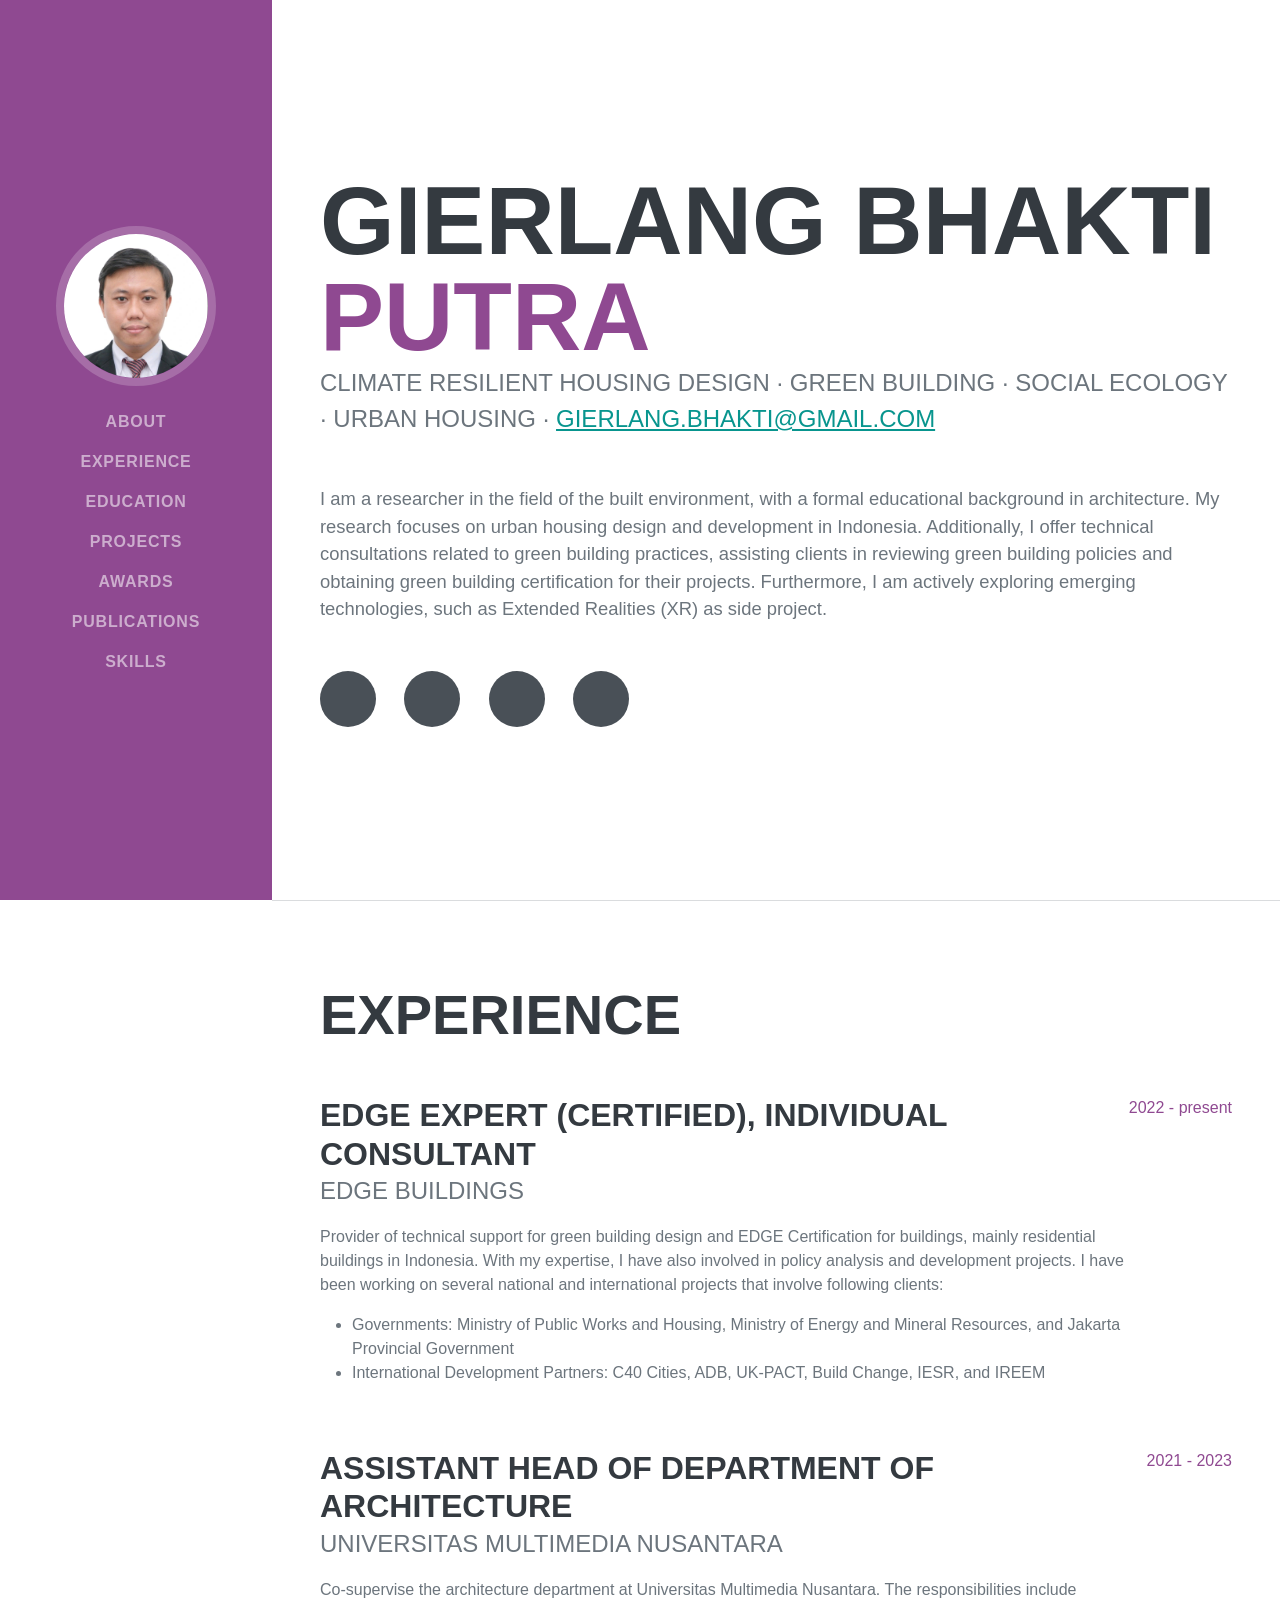
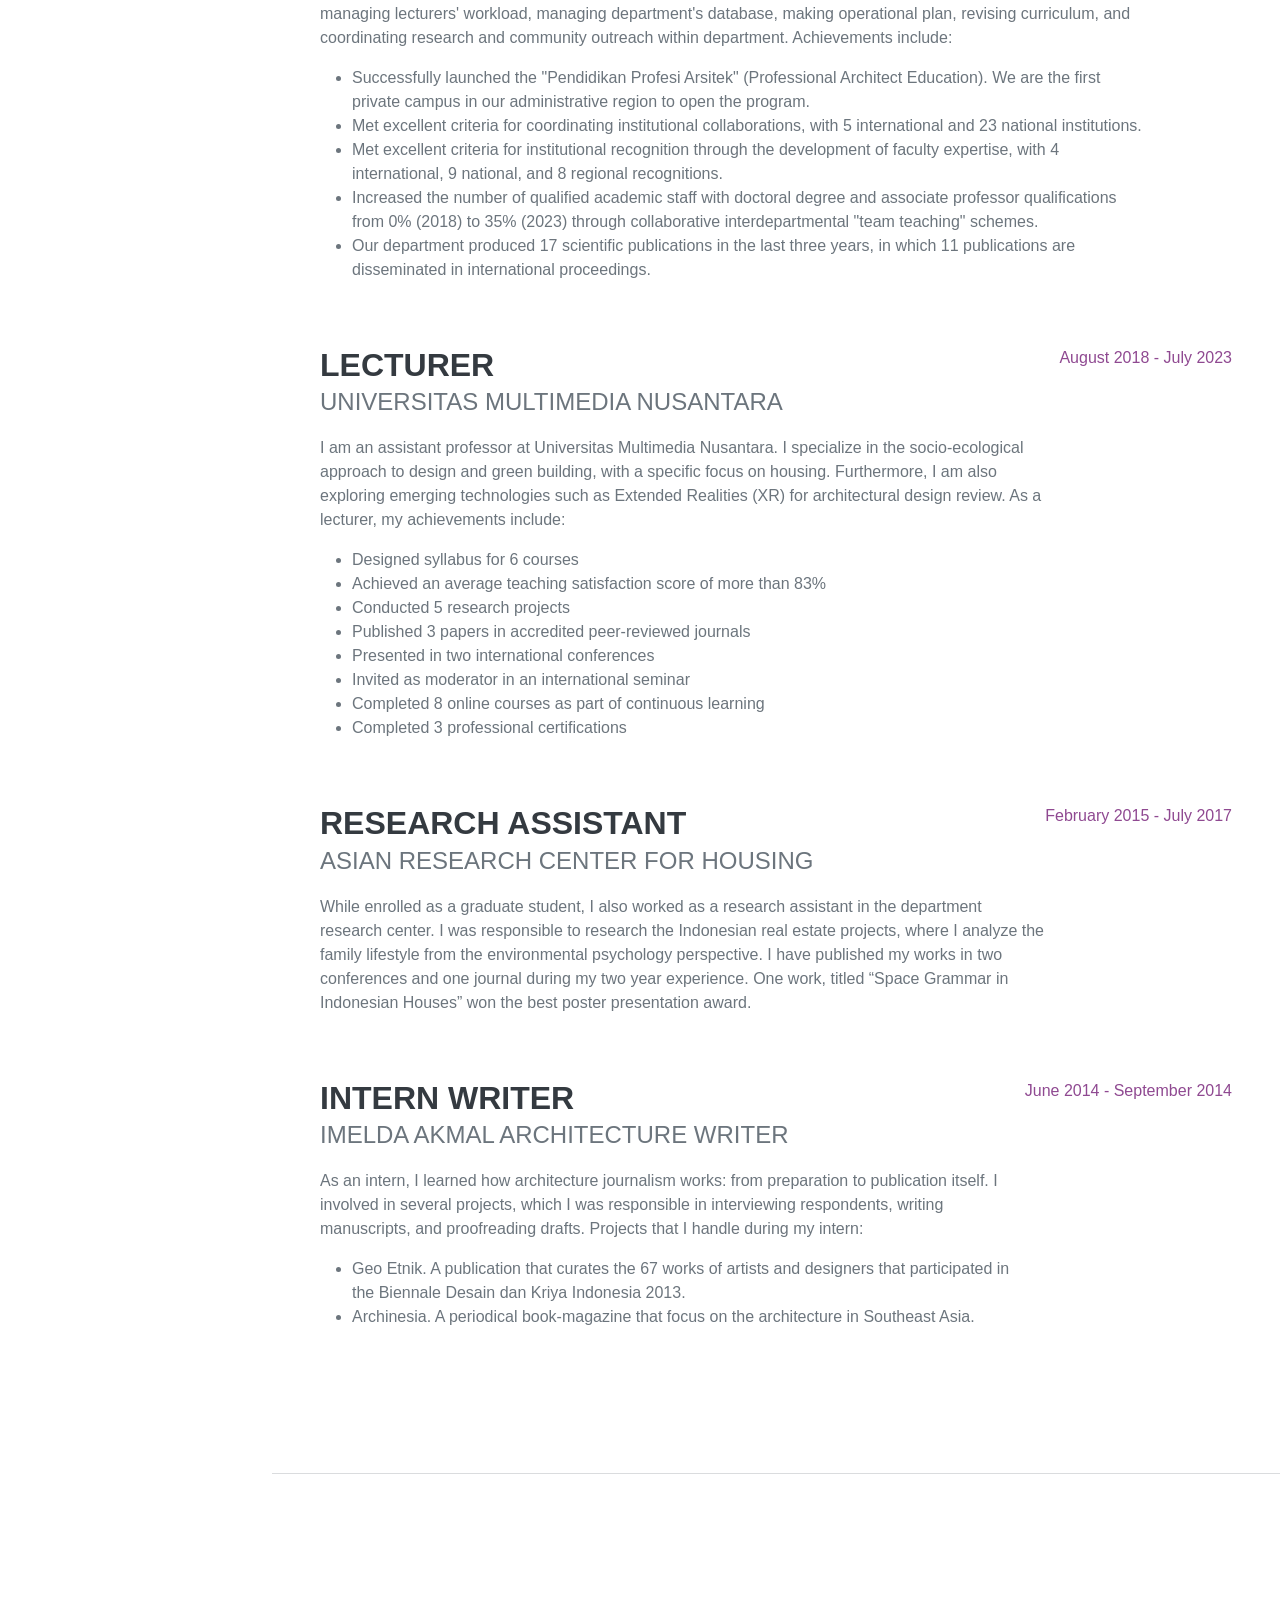
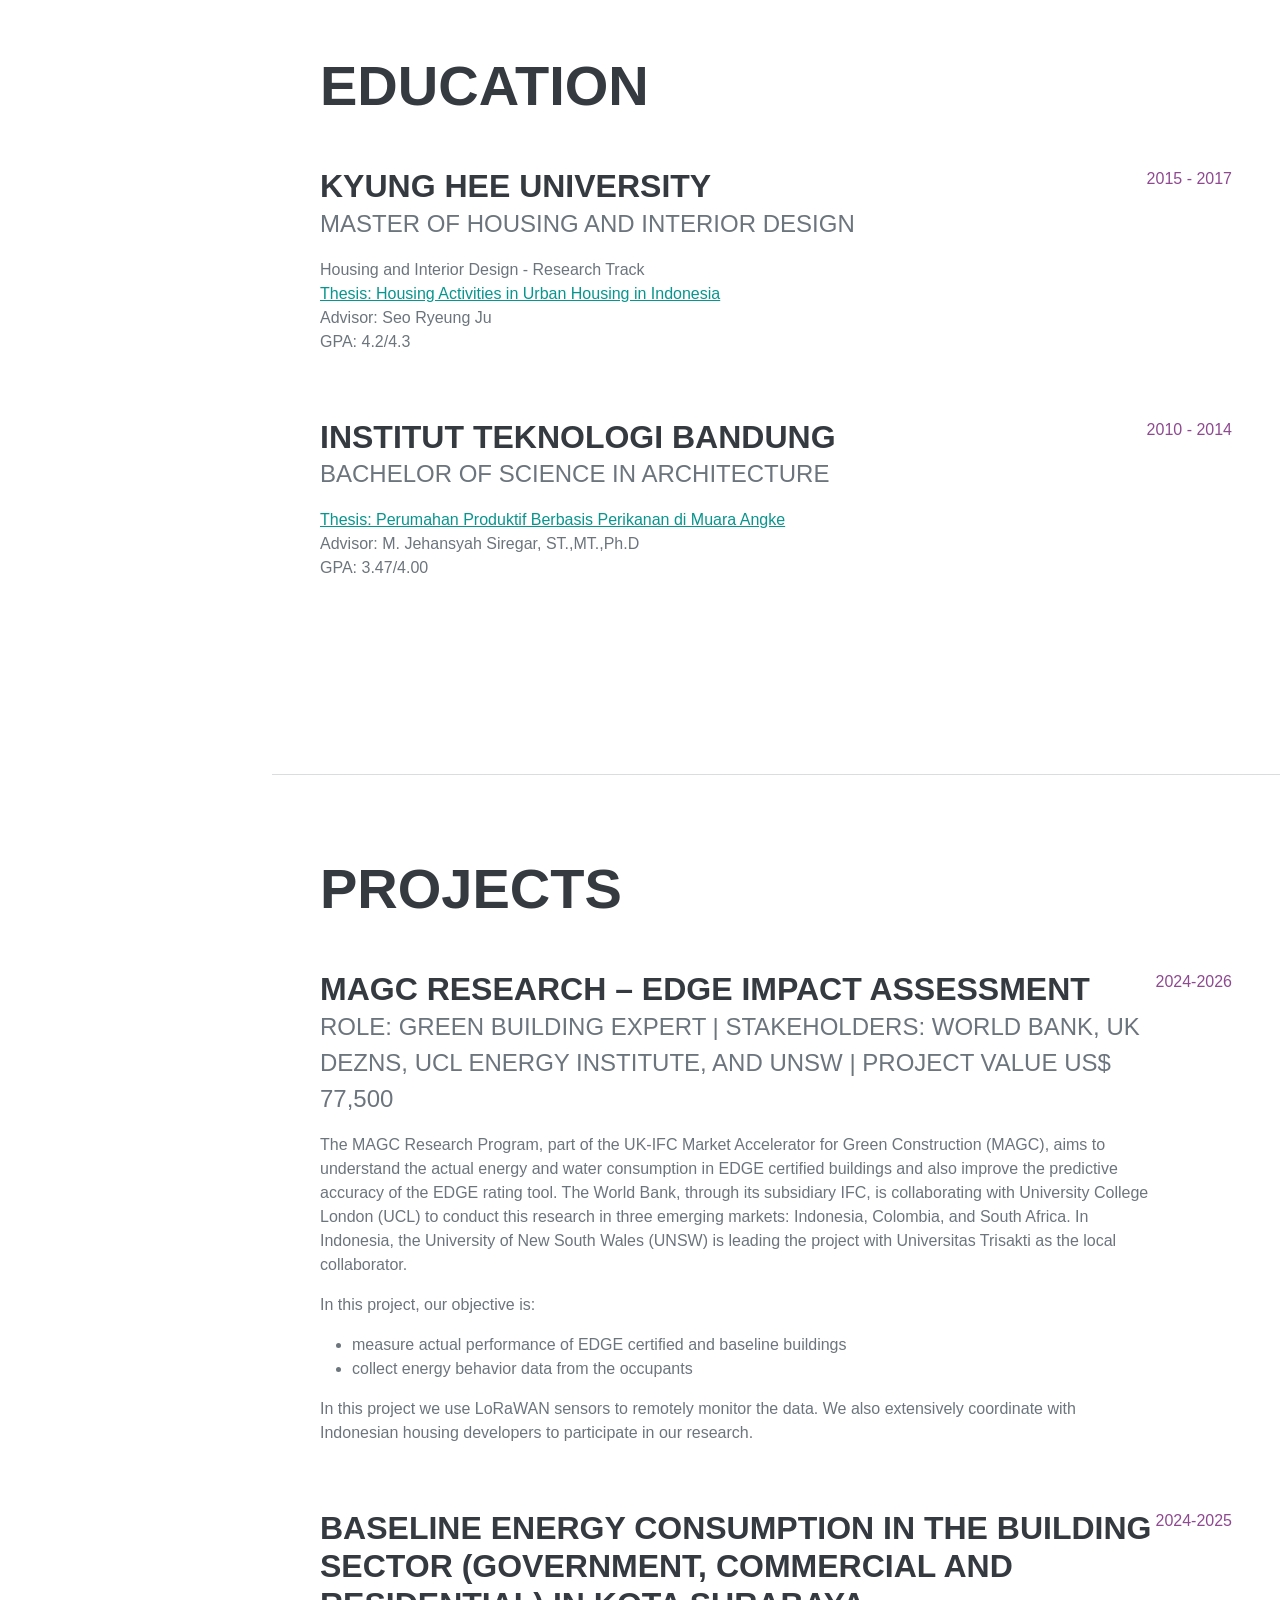
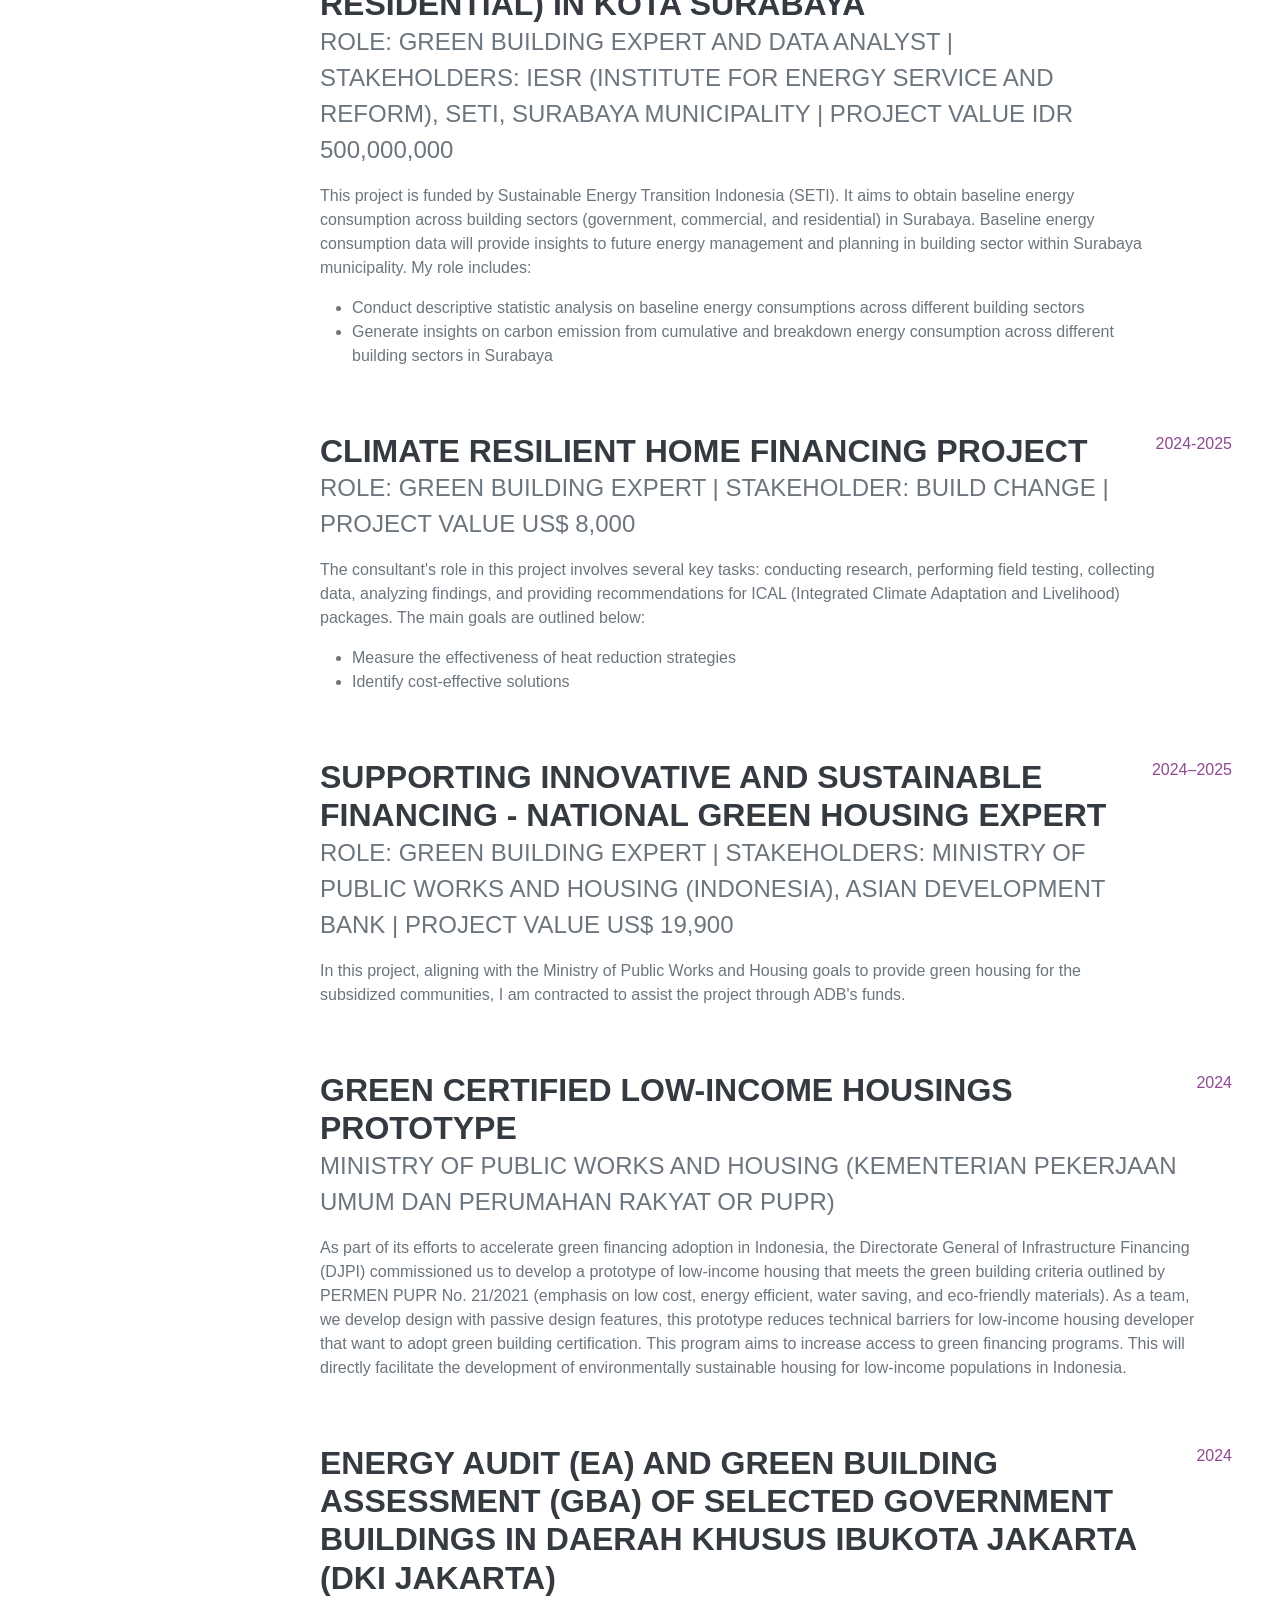
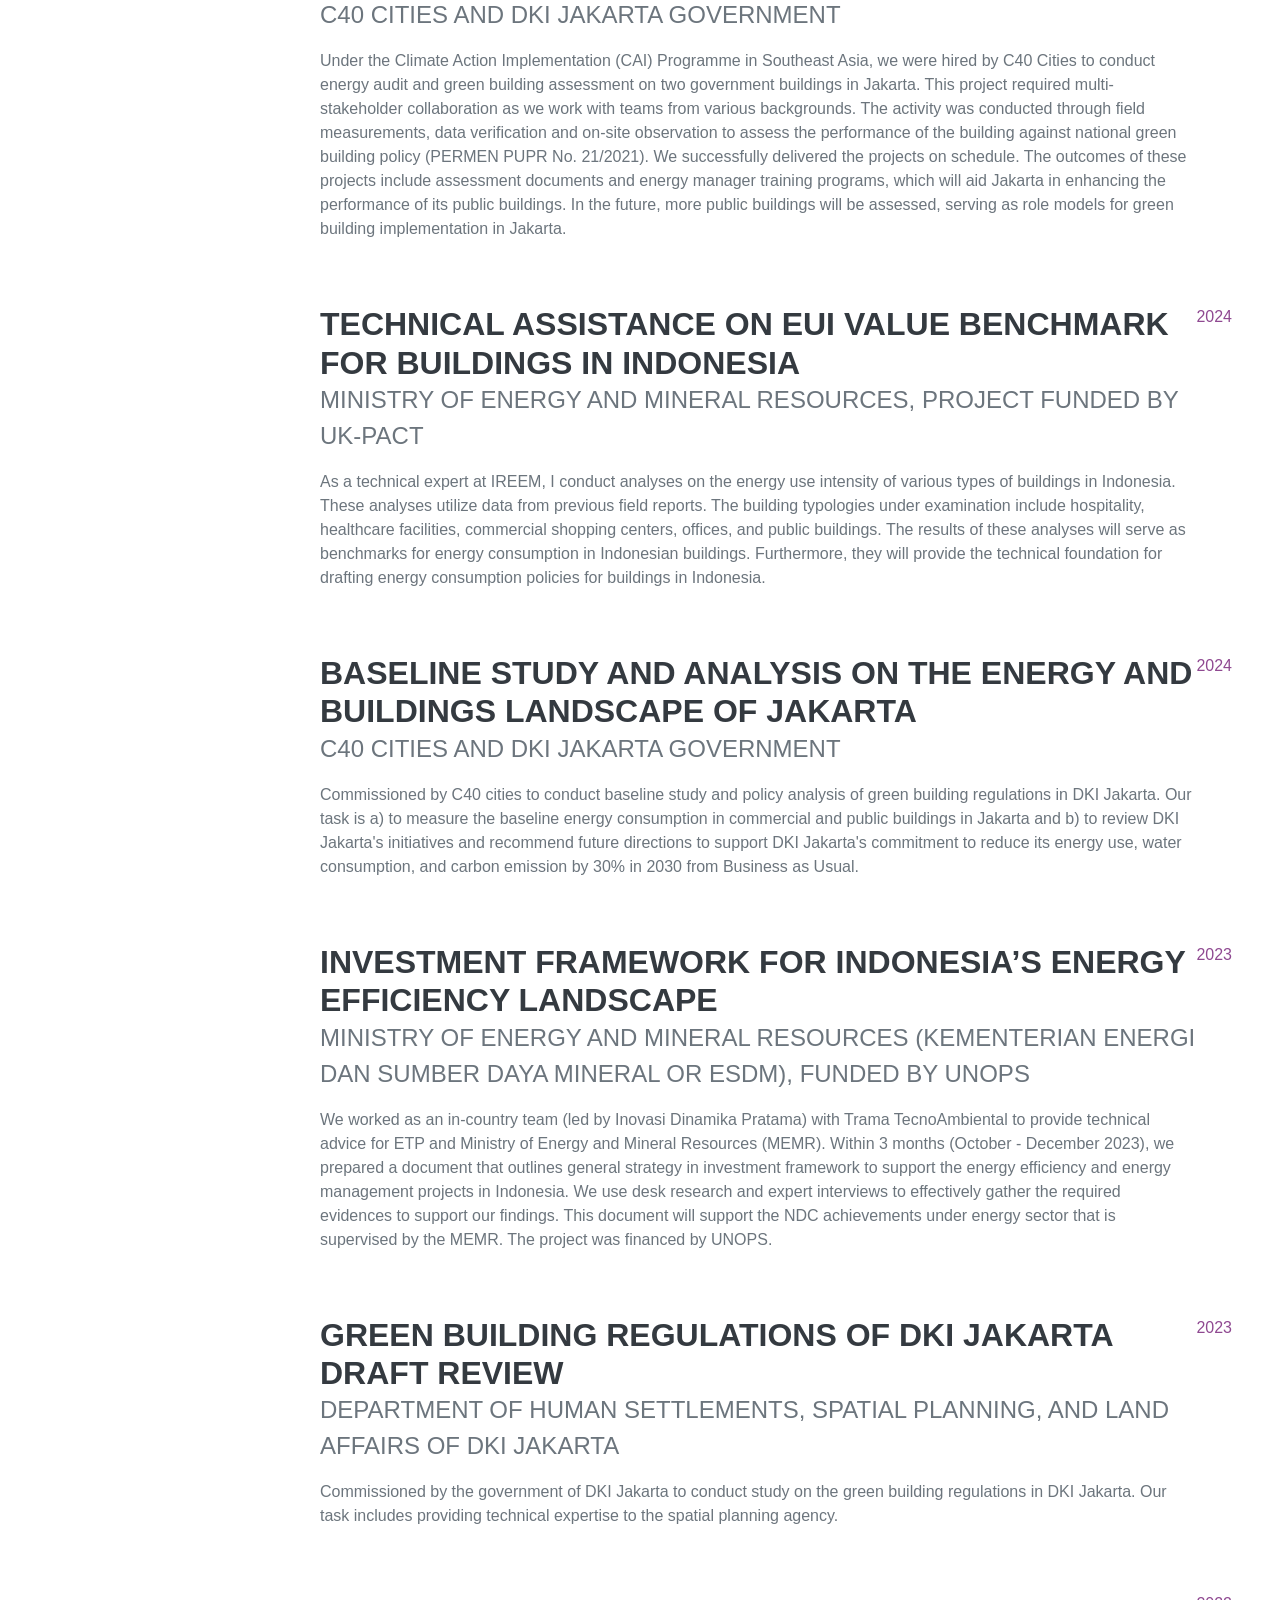
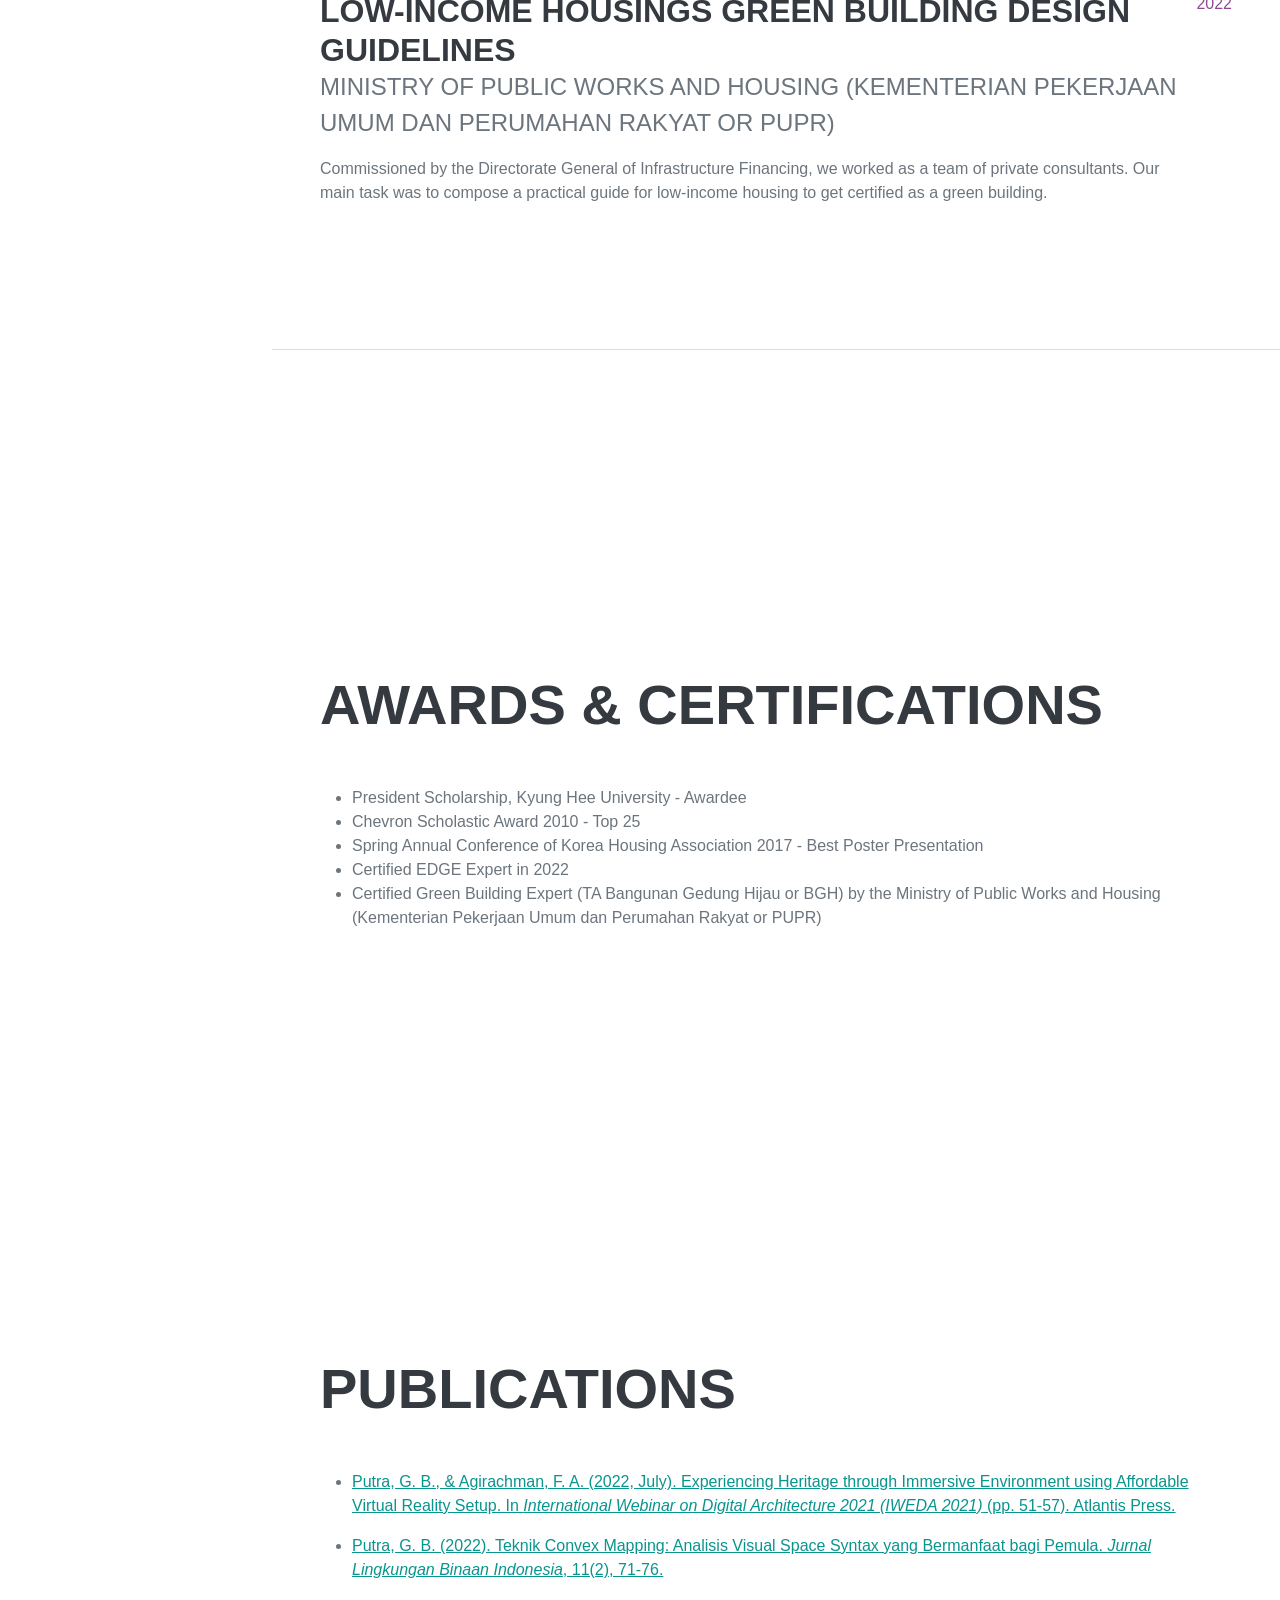
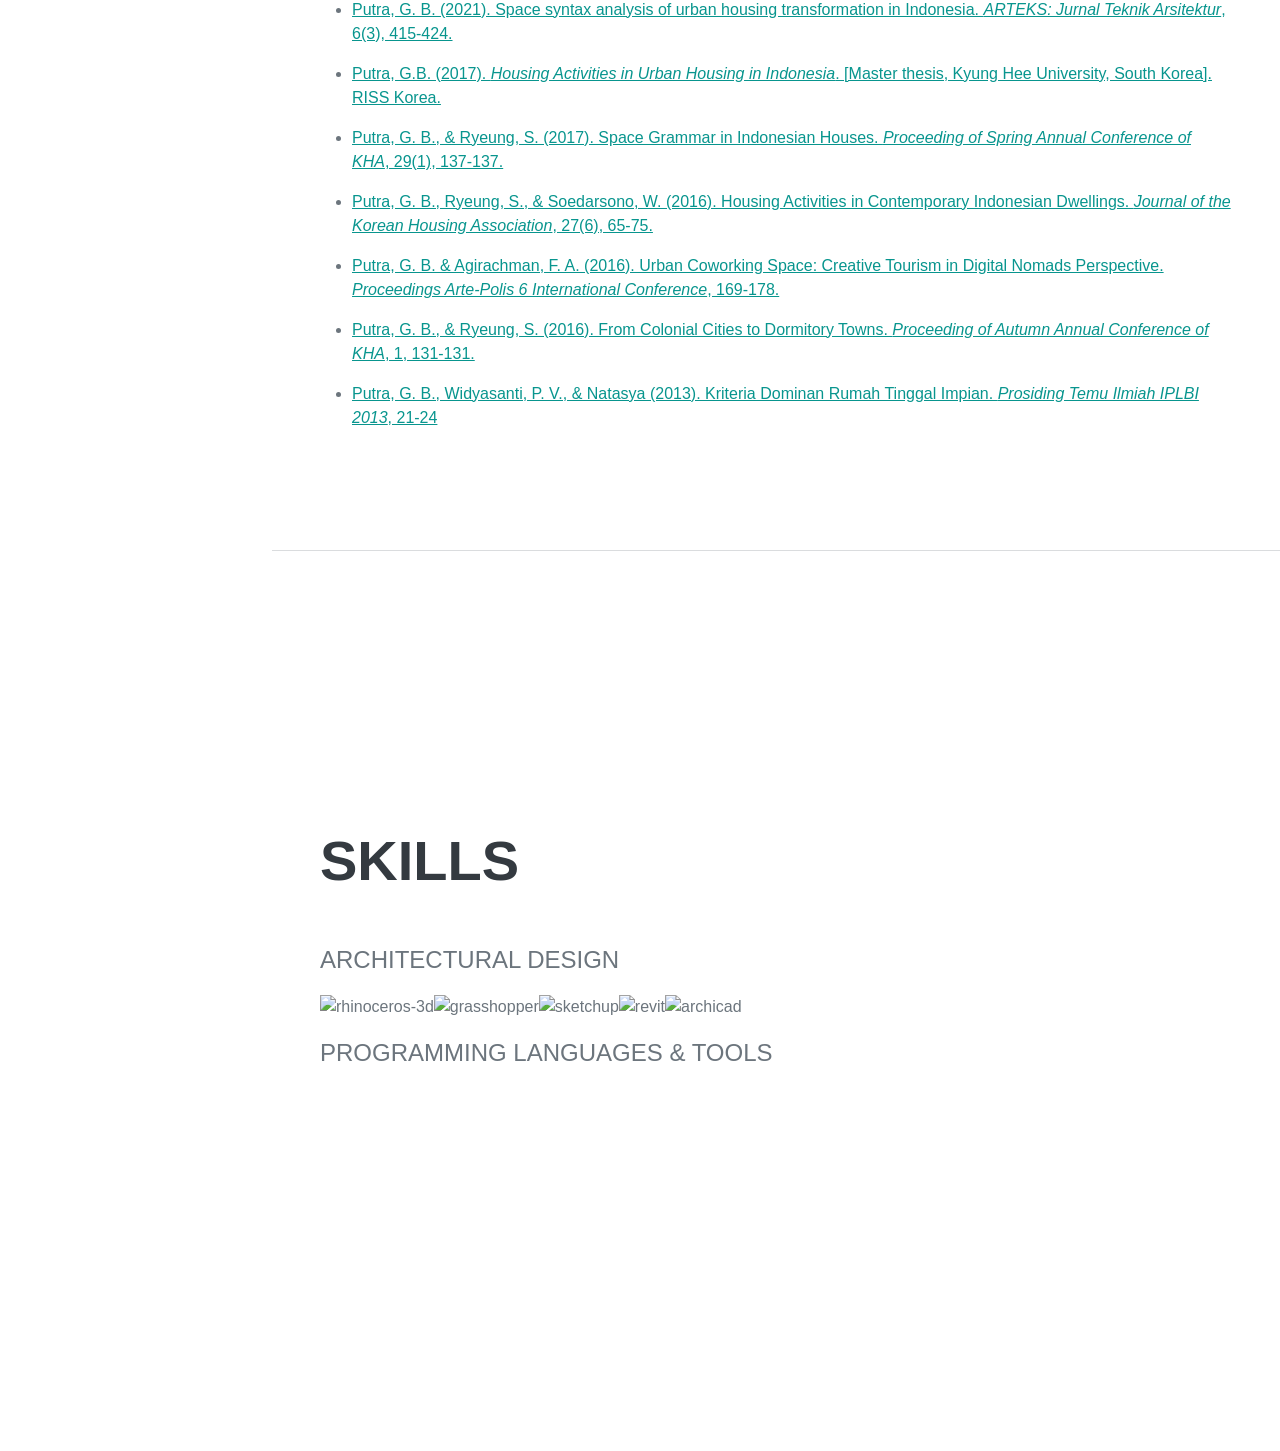
==== commit 9bc3d20a: "Update index.html" ====
--- a/index.html
+++ b/index.html
@@ -312,10 +312,11 @@
 <h2 class="mb-5">Awards &amp; Certifications</h2>
 
 <ul class="fa-ul mb-0">
+	<li><i class="fas fa-medal"></i> President Scholarship, Kyung Hee University - Awardee</li>
 	<li><i class="fas fa-medal"></i> Chevron Scholastic Award 2010 - Top 25</li>
 	<li><i class="fas fa-medal"></i> Spring Annual Conference of Korea Housing Association 2017 - Best Poster Presentation</li>
-    <li><i class="fas fa-medal"></i> Certified EDGE Expert in 2022</li>
-    <li><i class="fas fa-medal"></i> Certified Green Building Expert (TA Bangunan Gedung Hijau or BGH) by the Ministry of Public Works and Housing (Kementerian Pekerjaan Umum dan Perumahan Rakyat or PUPR)</li>
+    	<li><i class="fas fa-medal"></i> Certified EDGE Expert in 2022</li>
+    	<li><i class="fas fa-medal"></i> Certified Green Building Expert (TA Bangunan Gedung Hijau or BGH) by the Ministry of Public Works and Housing (Kementerian Pekerjaan Umum dan Perumahan Rakyat or PUPR)</li>
 </ul>
 </div>
 </section>
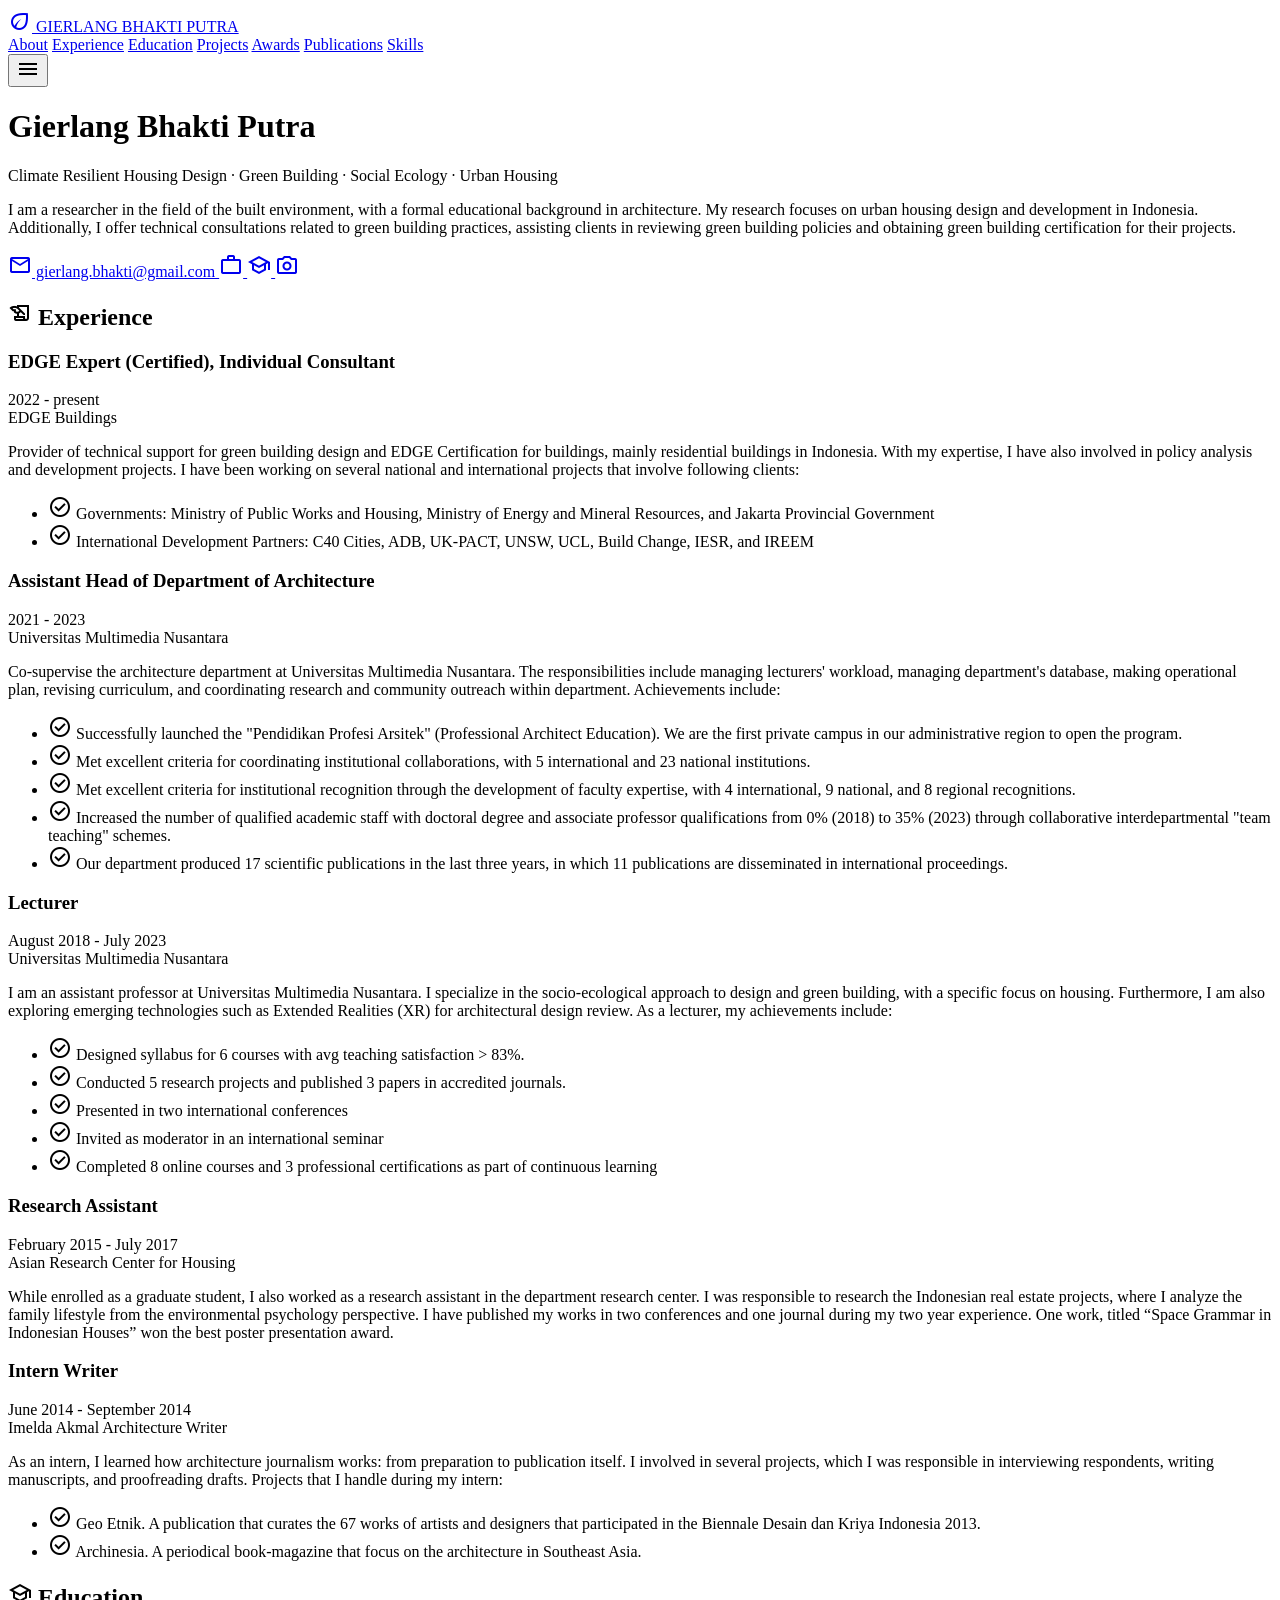
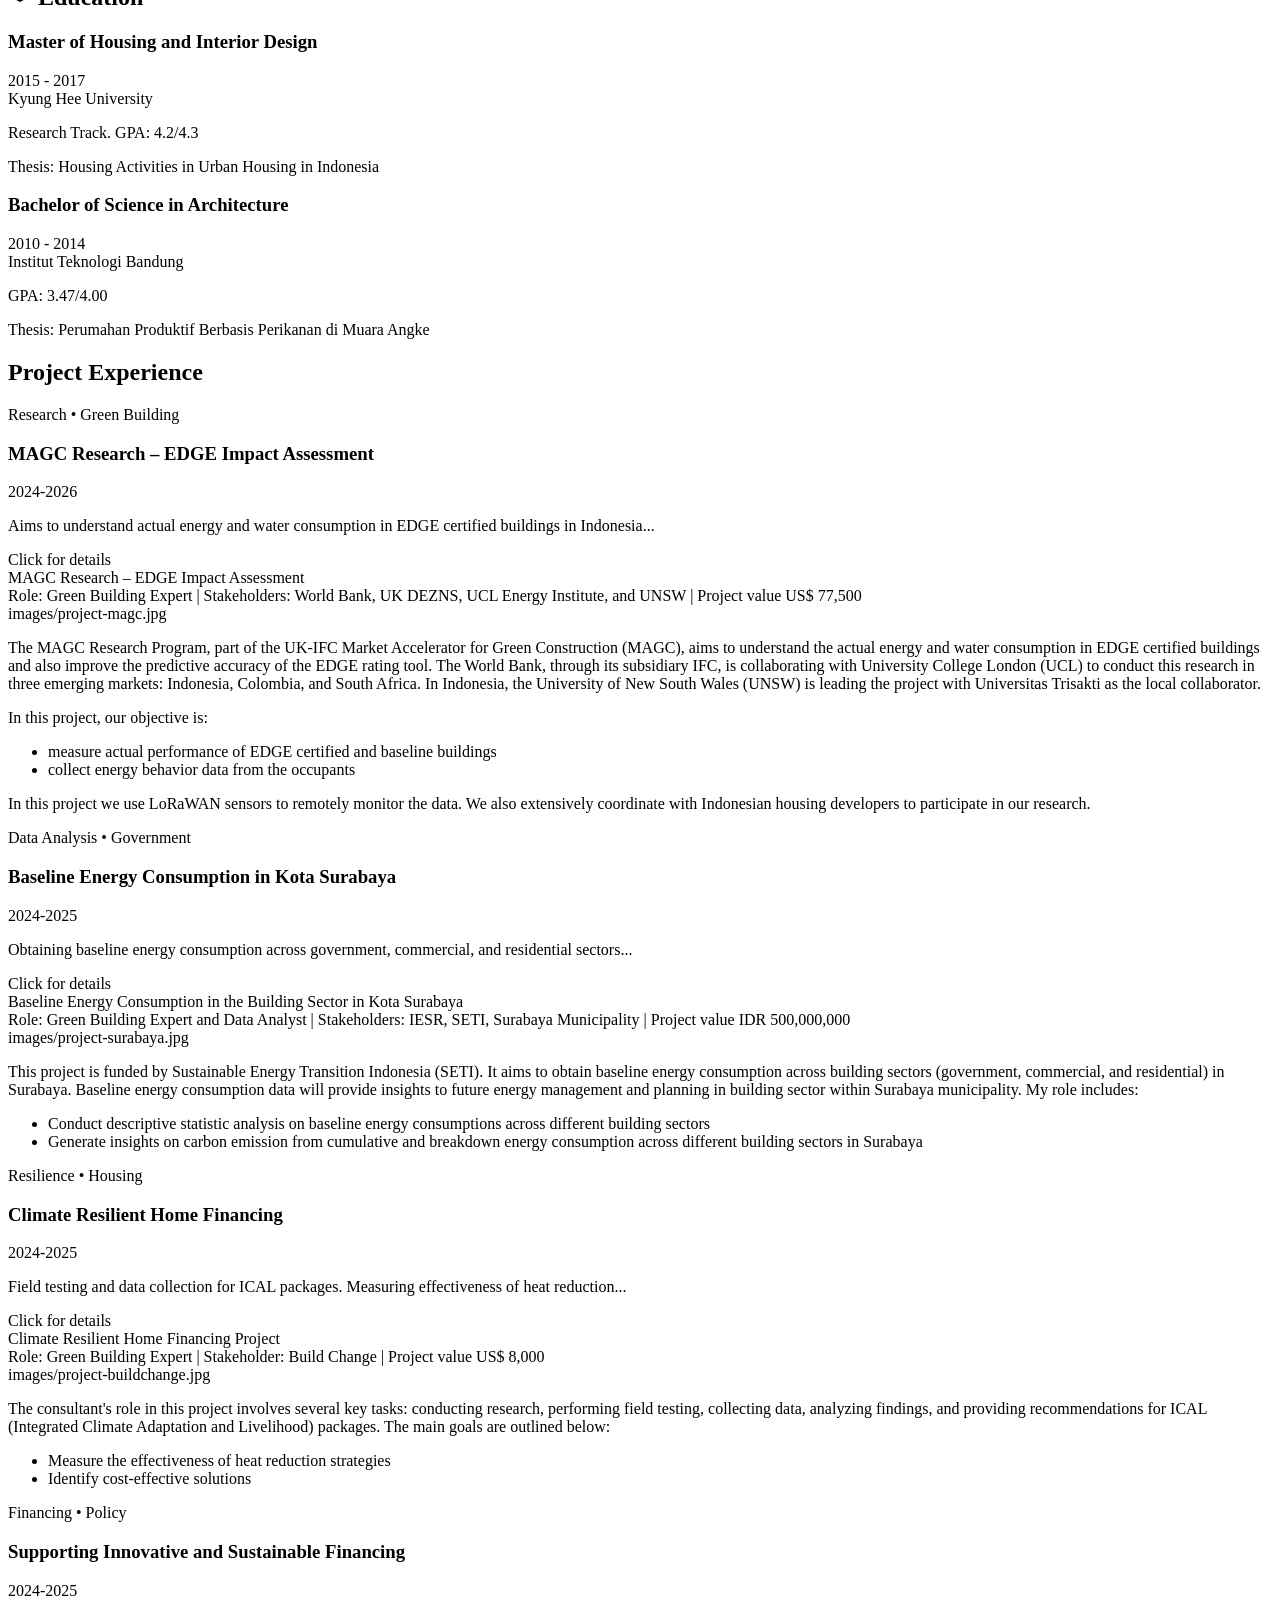
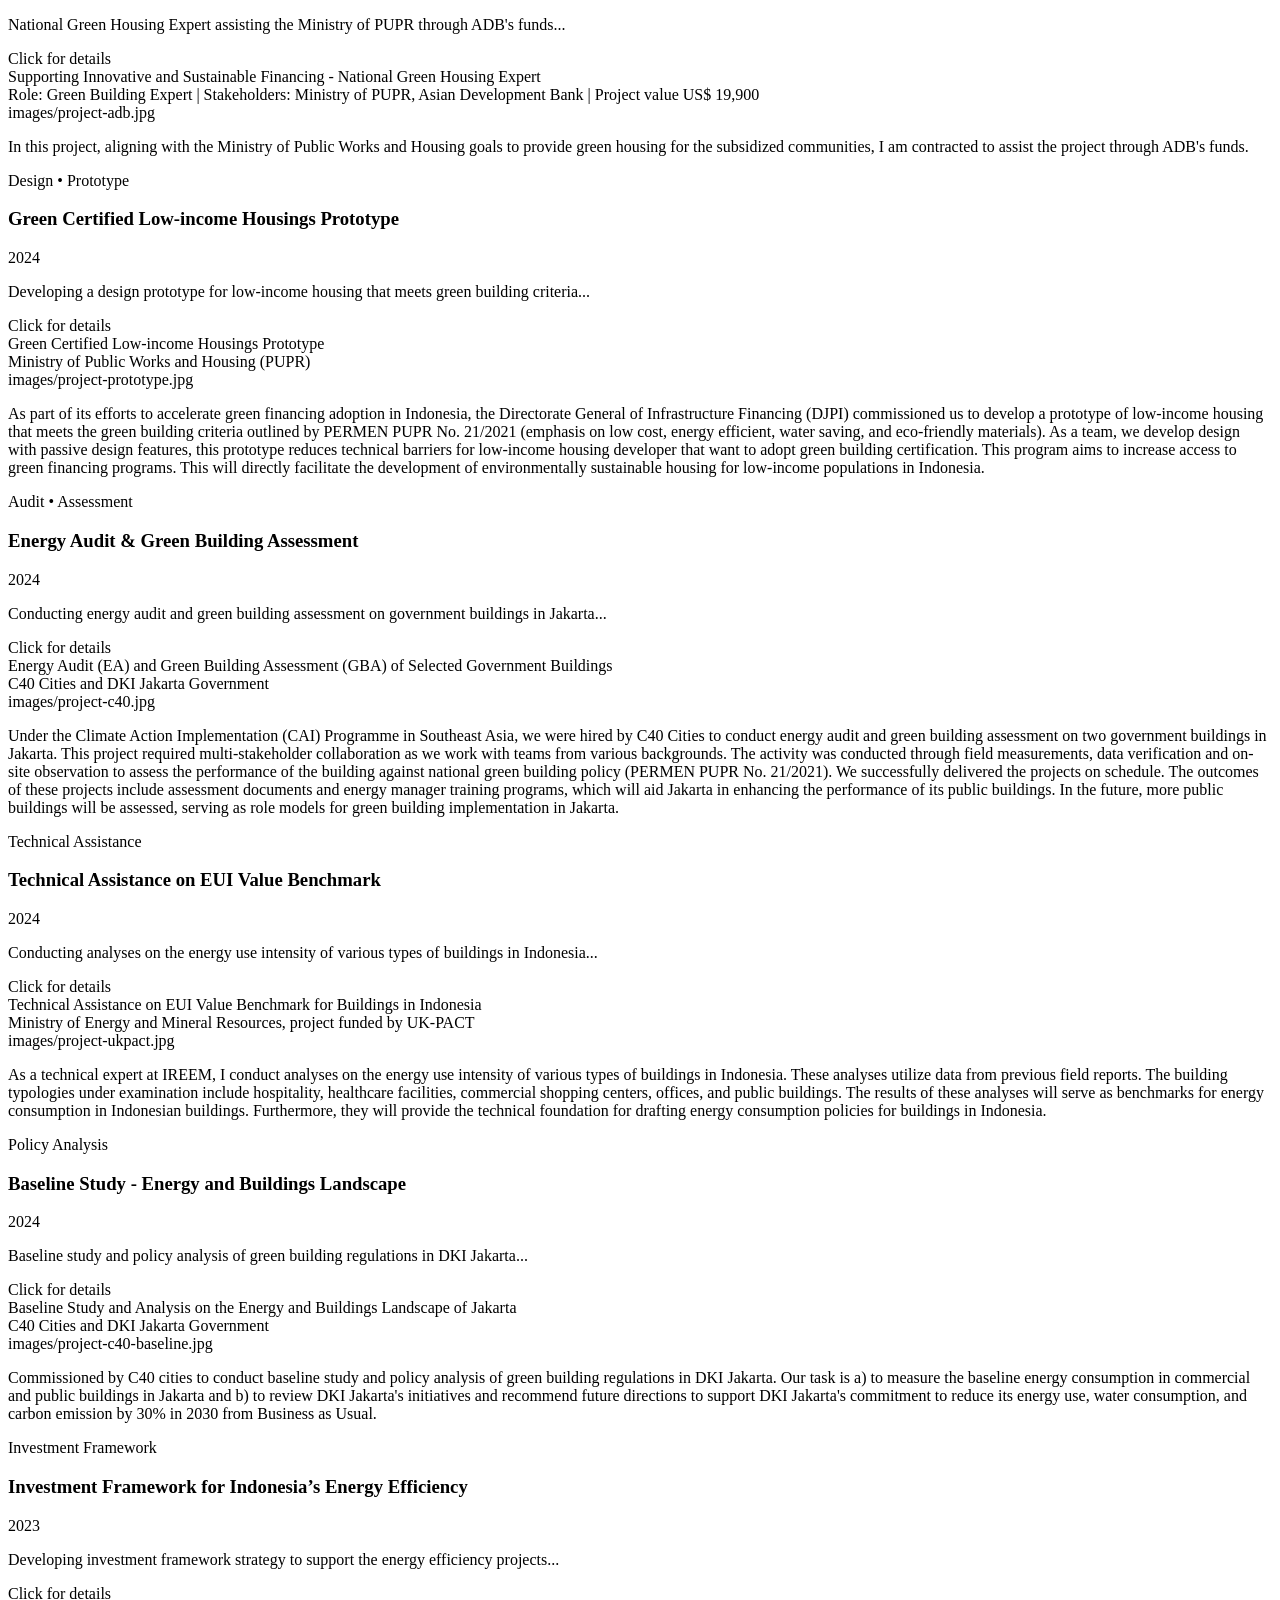
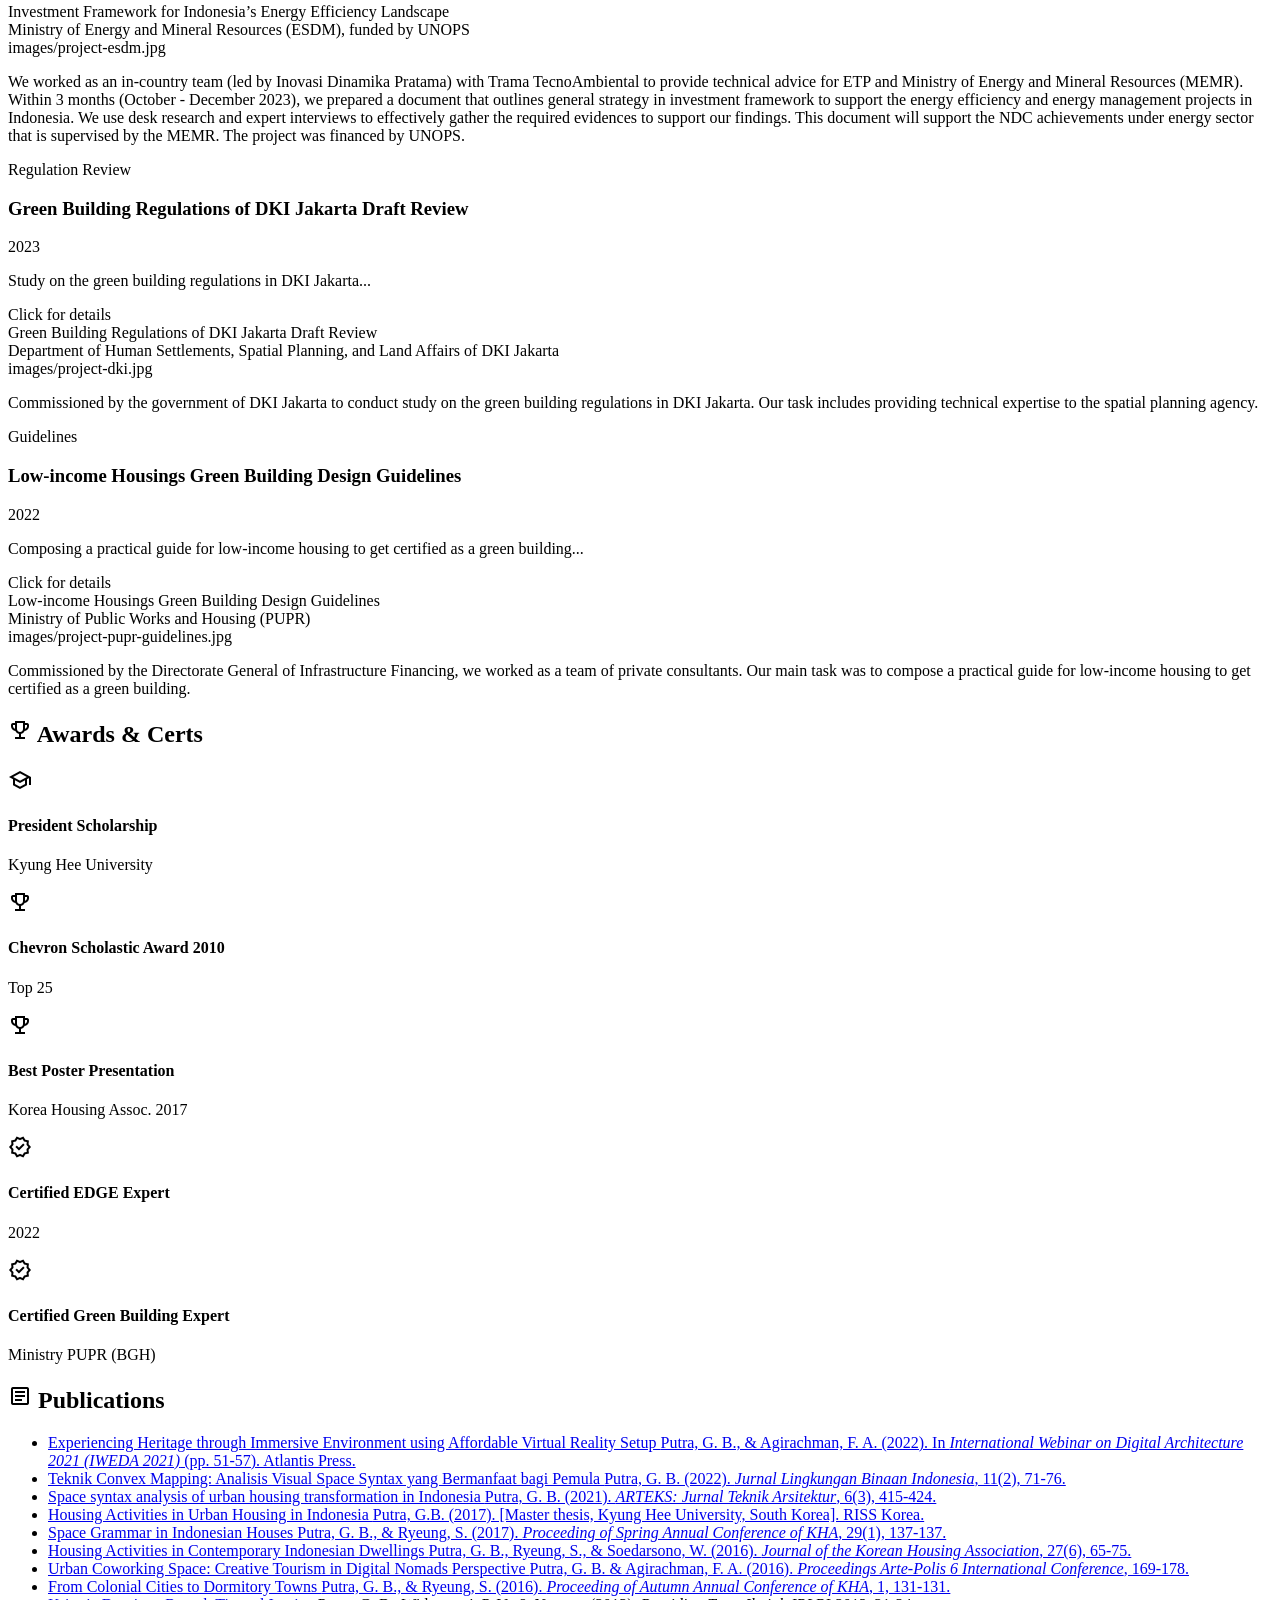
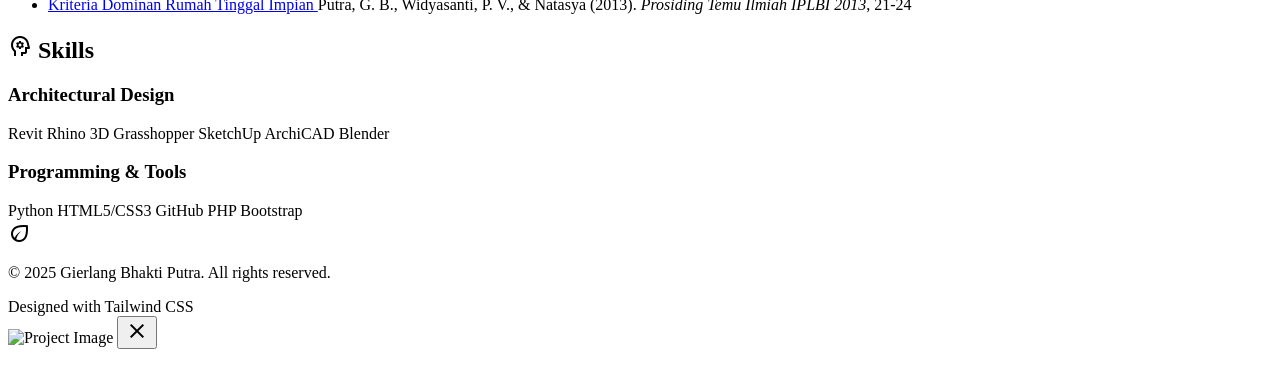
==== commit fc8843d9: "Redesign CV v2026 with new UI and Projects" ====
--- a/index.html
+++ b/index.html
@@ -1,369 +1,1131 @@
 <!DOCTYPE html>
 <html lang="en">
-<head><meta charset="utf-8"><meta name="viewport" content="width=device-width, initial-scale=1, shrink-to-fit=no" /><meta name="description" content="" /><meta name="author" content="" />
-	<title>Resume - Gierlang</title>
-	<link href="assets/img/favicon.png" rel="icon" type="image/x-icon" /><!-- Font Awesome icons (free version)--><script src="https://use.fontawesome.com/releases/v5.13.0/js/all.js" crossorigin="anonymous"></script><!-- Google fonts-->
-	<link href="https://fonts.googleapis.com/css?family=Saira+Extra+Condensed:500,700" rel="stylesheet" type="text/css" />
-	<link href="https://fonts.googleapis.com/css?family=Muli:400,400i,800,800i" rel="stylesheet" type="text/css" /><!-- Core theme CSS (includes Bootstrap)-->
-	<link href="css/styles.css" rel="stylesheet" />
+
+<head>
+    <meta charset="utf-8" />
+    <meta content="width=device-width, initial-scale=1.0" name="viewport" />
+    <title>Resume - Gierlang Bhakti Putra</title>
+    <meta name="description"
+        content="Resume of Gierlang Bhakti Putra - Climate Resilient Housing Design & Green Building Expert" />
+    <link href="assets/img/favicon.png" rel="icon" type="image/x-icon" />
+    <link
+        href="https://fonts.googleapis.com/css2?family=Spline+Sans:wght@300;400;500;600;700&amp;family=Noto+Sans:wght@400;500;700&amp;display=swap"
+        rel="stylesheet" />
+    <link
+        href="https://fonts.googleapis.com/css2?family=Material+Symbols+Outlined:wght,FILL@100..700,0..1&amp;display=swap"
+        rel="stylesheet" />
+    <script src="https://cdn.tailwindcss.com?plugins=forms,container-queries"></script>
+    <script>
+        tailwind.config = {
+            theme: {
+                extend: {
+                    colors: {
+                        "primary": "#15803d", // Professional Green (Green-700)
+                        "primary-hover": "#166534",
+                        "primary-light": "#dcfce7", // Green-100
+                        "text-dark": "#111827", // Gray-900
+                        "text-gray": "#4b5563", // Gray-600
+                        "bg-light": "#ffffff",
+                        "accent-bg": "#f9fafb", // Gray-50
+                    },
+                    fontFamily: {
+                        "display": ["Spline Sans", "sans-serif"],
+                        "body": ["Noto Sans", "sans-serif"],
+                    },
+                },
+            },
+        }
+    </script>
+    <style>
+        ::-webkit-scrollbar {
+            width: 8px;
+        }
+
+        ::-webkit-scrollbar-track {
+            background: #f1f1f1;
+        }
+
+        ::-webkit-scrollbar-thumb {
+            background: #cbd5e1;
+            border-radius: 4px;
+        }
+
+        ::-webkit-scrollbar-thumb:hover {
+            background: #94a3b8;
+        }
+    </style>
 </head>
-<body id="page-top"><!-- Navigation-->
-<nav class="navbar navbar-expand-lg navbar-dark bg-primary fixed-top" id="sideNav"><a class="navbar-brand js-scroll-trigger" href="#page-top"><span class="d-block d-lg-none">Gierlang Bhakti Putra</span> <span class="d-none d-lg-block"><img alt="" class="img-fluid img-profile rounded-circle mx-auto mb-2" src="profile-2.jpg" /></span> </a><button aria-controls="navbarSupportedContent" aria-expanded="false" aria-label="Toggle navigation" class="navbar-toggler" data-target="#navbarSupportedContent" data-toggle="collapse" type="button"></button>
-<div class="collapse navbar-collapse" id="navbarSupportedContent">
-<ul class="navbar-nav">
-	<li class="nav-item"><a class="nav-link js-scroll-trigger" href="#about">About</a></li>
-	<li class="nav-item"><a class="nav-link js-scroll-trigger" href="#experience">Experience</a></li>
-	<li class="nav-item"><a class="nav-link js-scroll-trigger" href="#education">Education</a></li>
-	<li class="nav-item"><a class="nav-link js-scroll-trigger" href="#projects">Projects</a></li>
-	<li class="nav-item"><a class="nav-link js-scroll-trigger" href="#awards">Awards</a></li>
-	<li class="nav-item"><a class="nav-link js-scroll-trigger" href="#publication">Publications</a></li>
-    <li class="nav-item"><a class="nav-link js-scroll-trigger" href="#skills">Skills</a></li>
-</ul>
-</div>
-</nav>
-<!-- Page Content-->
-
-<div class="container-fluid p-0"><!-- About-->
-<section class="resume-section" id="about">
-<div class="resume-section-content">
-<h1 class="mb-0">Gierlang Bhakti <span class="text-primary">Putra</span></h1>
-
-<div class="subheading mb-5">Climate Resilient Housing Design &middot; Green Building &middot; Social Ecology &middot; Urban Housing &middot; <a href="mailto:gierlang.bhakti@gmail.com">gierlang.bhakti@gmail.com</a></div>
-
-<p class="lead mb-5">I am a researcher in the field of the built environment, with a formal educational background in architecture. My research focuses on urban housing design and development in Indonesia. Additionally, I offer technical consultations related to green building practices, assisting clients in reviewing green building policies and obtaining green building certification for their projects. Furthermore, I am actively exploring emerging technologies, such as Extended Realities (XR) as side project.</p>
-
-<div class="social-icons">
-<a class="social-icon" href="https://www.linkedin.com/in/gierlangbp/"><i class="fab fa-linkedin-in"></i></a>
-<a class="social-icon" href="https://www.instagram.com/gierlang/"><i class="fab fa-instagram"></i></a>
-<a class="social-icon" href="https://www.facebook.com/gierlang/"><i class="fab fa-facebook-f"></i></a>
-<a class="social-icon" href="https://www.researchgate.net/profile/Gierlang_Putra"><i class="fab fa-researchgate"></i></a>
-</div>
-</div>
-</section>
-
-<hr class="m-0" /><!-- Experience-->
-<section class="resume-section" id="experience">
-<div class="resume-section-content">
-<h2 class="mb-5">Experience</h2>
-    
-    <div class="d-flex flex-column flex-md-row justify-content-between mb-5">
-	<div class="flex-grow-1">
-  	  <h3 class="mb-0">EDGE Expert (Certified), Individual Consultant</h3>
-   	  <div class="subheading mb-3">EDGE Buildings</div>
-    	  <p>Provider of technical support for green building design and EDGE Certification for buildings, mainly residential buildings in Indonesia. With my expertise, I have also involved in policy analysis and development projects. I have been working on several national and international projects that involve following clients:</p>
-   	  <ul>
-            <li>Governments: Ministry of Public Works and Housing, Ministry of Energy and Mineral Resources, and Jakarta Provincial Government</li>
-            <li>International Development Partners: C40 Cities, ADB, UK-PACT, Build Change, IESR, and IREEM</li>
-    	  </ul>
+
+<body class="bg-bg-light text-text-dark font-body antialiased min-h-screen pb-20">
+    <nav class="sticky top-0 z-50 w-full bg-white/95 backdrop-blur-sm border-b border-gray-100 shadow-sm">
+        <div class="max-w-5xl mx-auto px-6 h-16 flex items-center justify-between">
+            <a class="text-lg font-bold font-display tracking-tight text-primary flex items-center gap-2" href="#">
+                <span class="material-symbols-outlined filled">eco</span>
+                GIERLANG BHAKTI PUTRA
+            </a>
+            <div class="hidden md:flex items-center gap-6 text-sm font-medium text-gray-500">
+                <a class="hover:text-primary transition-colors" href="#about">About</a>
+                <a class="hover:text-primary transition-colors" href="#experience">Experience</a>
+                <a class="hover:text-primary transition-colors" href="#education">Education</a>
+                <a class="hover:text-primary transition-colors" href="#projects">Projects</a>
+                <a class="hover:text-primary transition-colors" href="#awards">Awards</a>
+                <a class="hover:text-primary transition-colors" href="#publication">Publications</a>
+                <a class="hover:text-primary transition-colors" href="#skills">Skills</a>
+            </div>
+            <!-- Mobile menu button can be implemented with JS -->
+            <button class="md:hidden text-gray-600">
+                <span class="material-symbols-outlined">menu</span>
+            </button>
+        </div>
+    </nav>
+    <main class="max-w-5xl mx-auto px-6 pt-12 md:pt-20">
+        <!-- Header / Hero -->
+        <header class="flex flex-col-reverse md:grid md:grid-cols-12 gap-10 items-center mb-20" id="about">
+            <div class="md:col-span-7 text-center md:text-left">
+                <h1 class="text-5xl md:text-6xl font-black font-display tracking-tight text-text-dark mb-4">
+                    Gierlang Bhakti <span class="text-primary">Putra</span>
+                </h1>
+                <p class="text-xl md:text-2xl text-primary font-semibold mb-6">
+                    Climate Resilient Housing Design · Green Building · Social Ecology · Urban Housing
+                </p>
+                <p class="text-gray-600 text-lg leading-relaxed mb-8 max-w-2xl mx-auto md:mx-0">
+                    I am a researcher in the field of the built environment, with a formal educational background in
+                    architecture. My research focuses on urban housing design and development in Indonesia.
+                    Additionally, I offer technical consultations related to green building practices, assisting clients
+                    in reviewing green building policies and obtaining green building certification for their projects.
+                </p>
+                <div class="flex flex-wrap justify-center md:justify-start gap-4 text-sm text-gray-600 mb-8">
+                    <a class="flex items-center gap-2 hover:text-primary hover:bg-primary-light transition-all bg-gray-50 px-5 py-2.5 rounded-lg border border-gray-200"
+                        href="mailto:gierlang.bhakti@gmail.com">
+                        <span class="material-symbols-outlined text-lg text-primary">mail</span>
+                        gierlang.bhakti@gmail.com
+                    </a>
+
+                    <a class="flex items-center gap-2 hover:text-primary hover:bg-primary-light transition-all bg-gray-50 px-5 py-2.5 rounded-lg border border-gray-200"
+                        href="https://www.linkedin.com/in/gierlangbp/" target="_blank">
+                        <span class="material-symbols-outlined text-lg text-primary">work</span>
+                    </a>
+                    <a class="flex items-center gap-2 hover:text-primary hover:bg-primary-light transition-all bg-gray-50 px-5 py-2.5 rounded-lg border border-gray-200"
+                        href="https://www.researchgate.net/profile/Gierlang_Putra" target="_blank">
+                        <span class="material-symbols-outlined text-lg text-primary">school</span>
+                    </a>
+                    <a class="flex items-center gap-2 hover:text-primary hover:bg-primary-light transition-all bg-gray-50 px-5 py-2.5 rounded-lg border border-gray-200"
+                        href="https://www.instagram.com/gierlang/" target="_blank">
+                        <span class="material-symbols-outlined text-lg text-primary">photo_camera</span>
+                    </a>
+                </div>
+            </div>
+            <div class="md:col-span-5 w-full flex justify-center md:justify-end">
+                <div
+                    class="w-64 h-64 md:w-80 md:h-80 rounded-2xl overflow-hidden bg-gray-100 shadow-2xl rotate-3 hover:rotate-0 transition-transform duration-500 border-4 border-white relative">
+                    <!-- Placeholder for profile image -->
+                    <div class="w-full h-full bg-cover bg-center"
+                        style="background-image: url('images/profile.jpg'); background-color: #cbd5e1;">
+                    </div>
+                </div>
+            </div>
+        </header>
+
+        <!-- Experience -->
+        <section class="mb-20 grid grid-cols-1 md:grid-cols-12 gap-8" id="experience">
+            <div class="md:col-span-3">
+                <h2
+                    class="text-xl font-black font-display uppercase tracking-wider text-primary flex items-center gap-2 sticky top-24">
+                    <span class="material-symbols-outlined">history_edu</span> Experience
+                </h2>
+            </div>
+            <div class="md:col-span-9 space-y-12 border-l border-gray-200 pl-8 ml-2 md:ml-0">
+
+                <!-- Experience Item 1 -->
+                <div class="relative">
+                    <div class="absolute -left-[39px] top-1.5 w-5 h-5 rounded-full border-4 border-white bg-primary">
+                    </div>
+                    <div class="flex flex-col sm:flex-row sm:justify-between sm:items-baseline mb-2">
+                        <h3 class="text-2xl font-bold text-text-dark">EDGE Expert (Certified), Individual Consultant
+                        </h3>
+                        <span
+                            class="text-sm font-bold text-primary bg-primary-light px-3 py-1 rounded-full mt-2 sm:mt-0 w-fit">2022
+                            - present</span>
+                    </div>
+                    <div class="text-gray-500 font-medium mb-4 text-lg">EDGE Buildings</div>
+                    <p class="text-gray-700 mb-2">Provider of technical support for green building design and EDGE
+                        Certification for buildings, mainly residential buildings in Indonesia. With my expertise, I
+                        have also involved in policy analysis and development projects. I have been working on several
+                        national and international projects that involve following clients:</p>
+                    <ul class="list-none space-y-3 text-gray-700 leading-relaxed">
+                        <li class="flex items-start gap-3">
+                            <span class="material-symbols-outlined text-primary text-sm mt-1">check_circle</span>
+                            <span>Governments: Ministry of Public Works and Housing, Ministry of Energy and Mineral
+                                Resources, and Jakarta Provincial Government</span>
+                        </li>
+                        <li class="flex items-start gap-3">
+                            <span class="material-symbols-outlined text-primary text-sm mt-1">check_circle</span>
+                            <span>International Development Partners: C40 Cities, ADB, UK-PACT, UNSW, UCL, Build Change,
+                                IESR, and IREEM</span>
+                        </li>
+                    </ul>
+                </div>
+
+                <!-- Experience Item 2 -->
+                <div class="relative">
+                    <div class="absolute -left-[39px] top-1.5 w-5 h-5 rounded-full border-4 border-white bg-gray-300">
+                    </div>
+                    <div class="flex flex-col sm:flex-row sm:justify-between sm:items-baseline mb-2">
+                        <h3 class="text-2xl font-bold text-text-dark">Assistant Head of Department of Architecture</h3>
+                        <span class="text-sm font-bold text-gray-400 mt-2 sm:mt-0">2021 - 2023</span>
+                    </div>
+                    <div class="text-gray-500 font-medium mb-4 text-lg">Universitas Multimedia Nusantara</div>
+                    <p class="text-gray-700 mb-2">Co-supervise the architecture department at Universitas Multimedia
+                        Nusantara. The responsibilities include managing lecturers' workload, managing department's
+                        database, making operational plan, revising curriculum, and coordinating research and community
+                        outreach within department. Achievements include:</p>
+                    <ul class="list-none space-y-3 text-gray-700 leading-relaxed">
+                        <li class="flex items-start gap-3">
+                            <span class="material-symbols-outlined text-gray-400 text-sm mt-1">check_circle</span>
+                            <span>Successfully launched the "Pendidikan Profesi Arsitek" (Professional Architect
+                                Education). We are the first private campus in our administrative region to open the
+                                program.</span>
+                        </li>
+                        <li class="flex items-start gap-3">
+                            <span class="material-symbols-outlined text-gray-400 text-sm mt-1">check_circle</span>
+                            <span>Met excellent criteria for coordinating institutional collaborations, with 5
+                                international and 23 national institutions.</span>
+                        </li>
+                        <li class="flex items-start gap-3">
+                            <span class="material-symbols-outlined text-gray-400 text-sm mt-1">check_circle</span>
+                            <span>Met excellent criteria for institutional recognition through the development of
+                                faculty expertise, with 4 international, 9 national, and 8 regional recognitions.</span>
+                        </li>
+                        <li class="flex items-start gap-3">
+                            <span class="material-symbols-outlined text-gray-400 text-sm mt-1">check_circle</span>
+                            <span>Increased the number of qualified academic staff with doctoral degree and associate
+                                professor qualifications from 0% (2018) to 35% (2023) through collaborative
+                                interdepartmental "team teaching" schemes.</span>
+                        </li>
+                        <li class="flex items-start gap-3">
+                            <span class="material-symbols-outlined text-gray-400 text-sm mt-1">check_circle</span>
+                            <span>Our department produced 17 scientific publications in the last three years, in which
+                                11 publications are disseminated in international proceedings.</span>
+                        </li>
+                    </ul>
+                </div>
+
+                <!-- Experience Item 3 -->
+                <div class="relative">
+                    <div class="absolute -left-[39px] top-1.5 w-5 h-5 rounded-full border-4 border-white bg-gray-300">
+                    </div>
+                    <div class="flex flex-col sm:flex-row sm:justify-between sm:items-baseline mb-2">
+                        <h3 class="text-2xl font-bold text-text-dark">Lecturer</h3>
+                        <span class="text-sm font-bold text-gray-400 mt-2 sm:mt-0">August 2018 - July 2023</span>
+                    </div>
+                    <div class="text-gray-500 font-medium mb-4 text-lg">Universitas Multimedia Nusantara</div>
+                    <p class="text-gray-700 mb-2">I am an assistant professor at Universitas Multimedia Nusantara. I
+                        specialize in the socio-ecological approach to design and green building, with a specific focus
+                        on housing. Furthermore, I am also exploring emerging technologies such as Extended Realities
+                        (XR) for architectural design review. As a lecturer, my achievements include:</p>
+                    <ul class="list-none space-y-3 text-gray-700 leading-relaxed">
+                        <li class="flex items-start gap-3">
+                            <span class="material-symbols-outlined text-gray-400 text-sm mt-1">check_circle</span>
+                            <span>Designed syllabus for 6 courses with avg teaching satisfaction > 83%.</span>
+                        </li>
+                        <li class="flex items-start gap-3">
+                            <span class="material-symbols-outlined text-gray-400 text-sm mt-1">check_circle</span>
+                            <span>Conducted 5 research projects and published 3 papers in accredited journals.</span>
+                        </li>
+                        <li class="flex items-start gap-3">
+                            <span class="material-symbols-outlined text-gray-400 text-sm mt-1">check_circle</span>
+                            <span>Presented in two international conferences</span>
+                        </li>
+                        <li class="flex items-start gap-3">
+                            <span class="material-symbols-outlined text-gray-400 text-sm mt-1">check_circle</span>
+                            <span>Invited as moderator in an international seminar</span>
+                        </li>
+                        <li class="flex items-start gap-3">
+                            <span class="material-symbols-outlined text-gray-400 text-sm mt-1">check_circle</span>
+                            <span>Completed 8 online courses and 3 professional certifications as part of continuous
+                                learning</span>
+                        </li>
+                    </ul>
+                </div>
+
+                <!-- Experience Item 4 -->
+                <div class="relative">
+                    <div class="absolute -left-[39px] top-1.5 w-5 h-5 rounded-full border-4 border-white bg-gray-300">
+                    </div>
+                    <div class="flex flex-col sm:flex-row sm:justify-between sm:items-baseline mb-2">
+                        <h3 class="text-2xl font-bold text-text-dark">Research Assistant</h3>
+                        <span class="text-sm font-bold text-gray-400 mt-2 sm:mt-0">February 2015 - July 2017</span>
+                    </div>
+                    <div class="text-gray-500 font-medium mb-4 text-lg">Asian Research Center for Housing</div>
+                    <p class="text-gray-700 mb-2">While enrolled as a graduate student, I also worked as a research
+                        assistant in the department research center. I was responsible to research the Indonesian real
+                        estate projects, where I analyze the family lifestyle from the environmental psychology
+                        perspective. I have published my works in two conferences and one journal during my two year
+                        experience. One work, titled “Space Grammar in Indonesian Houses” won the best poster
+                        presentation award.</p>
+                </div>
+
+                <!-- Experience Item 5 -->
+                <div class="relative">
+                    <div class="absolute -left-[39px] top-1.5 w-5 h-5 rounded-full border-4 border-white bg-gray-300">
+                    </div>
+                    <div class="flex flex-col sm:flex-row sm:justify-between sm:items-baseline mb-2">
+                        <h3 class="text-2xl font-bold text-text-dark">Intern Writer</h3>
+                        <span class="text-sm font-bold text-gray-400 mt-2 sm:mt-0">June 2014 - September 2014</span>
+                    </div>
+                    <div class="text-gray-500 font-medium mb-4 text-lg">Imelda Akmal Architecture Writer</div>
+                    <p class="text-gray-700 mb-2">As an intern, I learned how architecture journalism works: from
+                        preparation to publication itself. I involved in several projects, which I was responsible in
+                        interviewing respondents, writing manuscripts, and proofreading drafts. Projects that I handle
+                        during my intern:</p>
+                    <ul class="list-none space-y-3 text-gray-700 leading-relaxed">
+                        <li class="flex items-start gap-3">
+                            <span class="material-symbols-outlined text-gray-400 text-sm mt-1">check_circle</span>
+                            <span>Geo Etnik. A publication that curates the 67 works of artists and designers that
+                                participated in the Biennale Desain dan Kriya Indonesia 2013.</span>
+                        </li>
+                        <li class="flex items-start gap-3">
+                            <span class="material-symbols-outlined text-gray-400 text-sm mt-1">check_circle</span>
+                            <span>Archinesia. A periodical book-magazine that focus on the architecture in Southeast
+                                Asia.</span>
+                        </li>
+                    </ul>
+                </div>
+
+            </div>
+        </section>
+
+        <!-- Education -->
+        <section class="mb-20 grid grid-cols-1 md:grid-cols-12 gap-8" id="education">
+            <div class="md:col-span-3">
+                <h2
+                    class="text-xl font-black font-display uppercase tracking-wider text-primary flex items-center gap-2 sticky top-24">
+                    <span class="material-symbols-outlined">school</span> Education
+                </h2>
+            </div>
+            <div class="md:col-span-9 space-y-8">
+                <div
+                    class="bg-gray-50 p-6 rounded-2xl border border-gray-100 hover:border-primary/20 transition-colors">
+                    <div class="flex flex-col sm:flex-row sm:justify-between sm:items-baseline mb-2">
+                        <h3 class="text-lg font-bold text-text-dark">Master of Housing and Interior Design</h3>
+                        <span class="text-sm font-semibold text-primary">2015 - 2017</span>
+                    </div>
+                    <div class="text-gray-600 mb-2">Kyung Hee University</div>
+                    <p class="text-sm text-gray-500">Research Track. GPA: 4.2/4.3</p>
+                    <p class="text-sm text-gray-500 mt-1">Thesis: Housing Activities in Urban Housing in Indonesia</p>
+                </div>
+                <div
+                    class="bg-gray-50 p-6 rounded-2xl border border-gray-100 hover:border-primary/20 transition-colors">
+                    <div class="flex flex-col sm:flex-row sm:justify-between sm:items-baseline mb-2">
+                        <h3 class="text-lg font-bold text-text-dark">Bachelor of Science in Architecture</h3>
+                        <span class="text-sm font-semibold text-primary">2010 - 2014</span>
+                    </div>
+                    <div class="text-gray-600 mb-2">Institut Teknologi Bandung</div>
+                    <p class="text-sm text-gray-500">GPA: 3.47/4.00</p>
+                    <p class="text-sm text-gray-500 mt-1">Thesis: Perumahan Produktif Berbasis Perikanan di Muara Angke
+                    </p>
+                </div>
+            </div>
+        </section>
+
+        <!-- Projects -->
+        <section class="mb-20" id="projects">
+            <div class="flex items-center gap-4 mb-10">
+                <h2 class="text-3xl font-black font-display uppercase tracking-tight text-text-dark">Project Experience
+                </h2>
+                <div class="h-1 flex-1 bg-gray-100 rounded-full"></div>
+            </div>
+            <!-- Grid for Projects -->
+            <div class="grid grid-cols-1 md:grid-cols-2 lg:grid-cols-3 gap-8">
+
+                <!-- Project 1: MAGC -->
+                <div
+                    class="group project-card rounded-2xl overflow-hidden bg-white border border-gray-100 hover:shadow-xl hover:shadow-primary/5 transition-all duration-300 flex flex-col cursor-pointer">
+                    <div class="aspect-[4/3] w-full bg-cover bg-center overflow-hidden bg-gray-200">
+                        <div class="w-full h-full bg-cover bg-center transition-transform duration-700 group-hover:scale-110"
+                            style="background-image: url('images/project-magc.jpg'); background-color: #e5e7eb;">
+                        </div>
+                    </div>
+                    <div class="p-6 flex flex-col flex-1">
+                        <div class="mb-4">
+                            <div class="text-xs font-bold text-primary uppercase tracking-wider mb-1">Research • Green
+                                Building</div>
+                            <h3 class="text-xl font-bold text-text-dark group-hover:text-primary transition-colors">MAGC
+                                Research – EDGE Impact Assessment</h3>
+                        </div>
+                        <p class="text-xs text-gray-400 mb-2">2024-2026</p>
+                        <p class="text-gray-600 text-sm leading-relaxed mb-6 flex-1 line-clamp-3">
+                            Aims to understand actual energy and water consumption in EDGE certified buildings in
+                            Indonesia...
+                        </p>
+                        <div class="flex flex-wrap gap-2 mt-auto">
+                            <span class="px-2 py-1 rounded text-xs font-semibold bg-gray-100 text-gray-600">Click for
+                                details</span>
+                        </div>
+                    </div>
+                    <!-- Hidden Data for Modal -->
+                    <div class="project-data hidden">
+                        <div class="data-title">MAGC Research – EDGE Impact Assessment</div>
+                        <div class="data-subtitle">Role: Green Building Expert | Stakeholders: World Bank, UK DEZNS, UCL
+                            Energy Institute, and UNSW | Project value US$ 77,500</div>
+                        <div class="data-image">images/project-magc.jpg</div>
+                        <div class="data-body">
+                            <p class="mb-4">The MAGC Research Program, part of the UK-IFC Market Accelerator for Green
+                                Construction (MAGC), aims to understand the actual energy and water consumption in EDGE
+                                certified buildings and also improve the predictive accuracy of the EDGE rating tool.
+                                The World Bank, through its subsidiary IFC, is collaborating with University College
+                                London (UCL) to conduct this research in three emerging markets: Indonesia, Colombia,
+                                and South Africa. In Indonesia, the University of New South Wales (UNSW) is leading the
+                                project with Universitas Trisakti as the local collaborator.</p>
+                            <p class="mb-2 font-semibold">In this project, our objective is:</p>
+                            <ul class="list-disc pl-5 space-y-2 mb-4">
+                                <li>measure actual performance of EDGE certified and baseline buildings</li>
+                                <li>collect energy behavior data from the occupants</li>
+                            </ul>
+                            <p>In this project we use LoRaWAN sensors to remotely monitor the data. We also extensively
+                                coordinate with Indonesian housing developers to participate in our research.</p>
+                        </div>
+                    </div>
+                </div>
+
+                <!-- Project 2: Surabaya -->
+                <div
+                    class="group project-card rounded-2xl overflow-hidden bg-white border border-gray-100 hover:shadow-xl hover:shadow-primary/5 transition-all duration-300 flex flex-col cursor-pointer">
+                    <div class="aspect-[4/3] w-full bg-cover bg-center overflow-hidden bg-gray-200">
+                        <div class="w-full h-full bg-cover bg-center transition-transform duration-700 group-hover:scale-110"
+                            style="background-image: url('images/project-surabaya.jpg'); background-color: #d1d5db;">
+                        </div>
+                    </div>
+                    <div class="p-6 flex flex-col flex-1">
+                        <div class="mb-4">
+                            <div class="text-xs font-bold text-primary uppercase tracking-wider mb-1">Data Analysis •
+                                Government</div>
+                            <h3 class="text-xl font-bold text-text-dark group-hover:text-primary transition-colors">
+                                Baseline Energy Consumption in Kota Surabaya</h3>
+                        </div>
+                        <p class="text-xs text-gray-400 mb-2">2024-2025</p>
+                        <p class="text-gray-600 text-sm leading-relaxed mb-6 flex-1 line-clamp-3">
+                            Obtaining baseline energy consumption across government, commercial, and residential
+                            sectors...
+                        </p>
+                        <div class="flex flex-wrap gap-2 mt-auto">
+                            <span class="px-2 py-1 rounded text-xs font-semibold bg-gray-100 text-gray-600">Click for
+                                details</span>
+                        </div>
+                    </div>
+                    <div class="project-data hidden">
+                        <div class="data-title">Baseline Energy Consumption in the Building Sector in Kota Surabaya
+                        </div>
+                        <div class="data-subtitle">Role: Green Building Expert and Data Analyst | Stakeholders: IESR,
+                            SETI, Surabaya Municipality | Project value IDR 500,000,000</div>
+                        <div class="data-image">images/project-surabaya.jpg</div>
+                        <div class="data-body">
+                            <p class="mb-4">This project is funded by Sustainable Energy Transition Indonesia (SETI). It
+                                aims to obtain baseline energy consumption across building sectors (government,
+                                commercial, and residential) in Surabaya. Baseline energy consumption data will provide
+                                insights to future energy management and planning in building sector within Surabaya
+                                municipality. My role includes:</p>
+                            <ul class="list-disc pl-5 space-y-2 mb-4">
+                                <li>Conduct descriptive statistic analysis on baseline energy consumptions across
+                                    different building sectors</li>
+                                <li>Generate insights on carbon emission from cumulative and breakdown energy
+                                    consumption across different building sectors in Surabaya</li>
+                            </ul>
+                        </div>
+                    </div>
+                </div>
+
+                <!-- Project 3: Build Change -->
+                <div
+                    class="group project-card rounded-2xl overflow-hidden bg-white border border-gray-100 hover:shadow-xl hover:shadow-primary/5 transition-all duration-300 flex flex-col cursor-pointer">
+                    <div class="aspect-[4/3] w-full bg-cover bg-center overflow-hidden bg-gray-200">
+                        <div class="w-full h-full bg-cover bg-center transition-transform duration-700 group-hover:scale-110"
+                            style="background-image: url('images/project-buildchange.jpg'); background-color: #9ca3af;">
+                        </div>
+                    </div>
+                    <div class="p-6 flex flex-col flex-1">
+                        <div class="mb-4">
+                            <div class="text-xs font-bold text-primary uppercase tracking-wider mb-1">Resilience •
+                                Housing</div>
+                            <h3 class="text-xl font-bold text-text-dark group-hover:text-primary transition-colors">
+                                Climate Resilient Home Financing</h3>
+                        </div>
+                        <p class="text-xs text-gray-400 mb-2">2024-2025</p>
+                        <p class="text-gray-600 text-sm leading-relaxed mb-6 flex-1 line-clamp-3">
+                            Field testing and data collection for ICAL packages. Measuring effectiveness of heat
+                            reduction...
+                        </p>
+                        <div class="flex flex-wrap gap-2 mt-auto">
+                            <span class="px-2 py-1 rounded text-xs font-semibold bg-gray-100 text-gray-600">Click for
+                                details</span>
+                        </div>
+                    </div>
+                    <div class="project-data hidden">
+                        <div class="data-title">Climate Resilient Home Financing Project</div>
+                        <div class="data-subtitle">Role: Green Building Expert | Stakeholder: Build Change | Project
+                            value US$ 8,000</div>
+                        <div class="data-image">images/project-buildchange.jpg</div>
+                        <div class="data-body">
+                            <p class="mb-4">The consultant's role in this project involves several key tasks: conducting
+                                research, performing field testing, collecting data, analyzing findings, and providing
+                                recommendations for ICAL (Integrated Climate Adaptation and Livelihood) packages. The
+                                main goals are outlined below:</p>
+                            <ul class="list-disc pl-5 space-y-2 mb-4">
+                                <li>Measure the effectiveness of heat reduction strategies</li>
+                                <li>Identify cost-effective solutions</li>
+                            </ul>
+                        </div>
+                    </div>
+                </div>
+
+                <!-- Project 4: ADB -->
+                <div
+                    class="group project-card rounded-2xl overflow-hidden bg-white border border-gray-100 hover:shadow-xl hover:shadow-primary/5 transition-all duration-300 flex flex-col cursor-pointer">
+                    <div class="aspect-[4/3] w-full bg-cover bg-center overflow-hidden bg-gray-200">
+                        <div class="w-full h-full bg-cover bg-center transition-transform duration-700 group-hover:scale-110"
+                            style="background-image: url('images/project-adb.jpg'); background-color: #cbd5e1;">
+                        </div>
+                    </div>
+                    <div class="p-6 flex flex-col flex-1">
+                        <div class="mb-4">
+                            <div class="text-xs font-bold text-primary uppercase tracking-wider mb-1">Financing • Policy
+                            </div>
+                            <h3 class="text-xl font-bold text-text-dark group-hover:text-primary transition-colors">
+                                Supporting Innovative and Sustainable Financing</h3>
+                        </div>
+                        <p class="text-xs text-gray-400 mb-2">2024-2025</p>
+                        <p class="text-gray-600 text-sm leading-relaxed mb-6 flex-1 line-clamp-3">
+                            National Green Housing Expert assisting the Ministry of PUPR through ADB's funds...
+                        </p>
+                        <div class="flex flex-wrap gap-2 mt-auto">
+                            <span class="px-2 py-1 rounded text-xs font-semibold bg-gray-100 text-gray-600">Click for
+                                details</span>
+                        </div>
+                    </div>
+                    <div class="project-data hidden">
+                        <div class="data-title">Supporting Innovative and Sustainable Financing - National Green Housing
+                            Expert</div>
+                        <div class="data-subtitle">Role: Green Building Expert | Stakeholders: Ministry of PUPR, Asian
+                            Development Bank | Project value US$ 19,900</div>
+                        <div class="data-image">images/project-adb.jpg</div>
+                        <div class="data-body">
+                            <p>In this project, aligning with the Ministry of Public Works and Housing goals to provide
+                                green housing for the subsidized communities, I am contracted to assist the project
+                                through ADB's funds.</p>
+                        </div>
+                    </div>
+                </div>
+
+                <!-- Project 5: Prototype -->
+                <div
+                    class="group project-card rounded-2xl overflow-hidden bg-white border border-gray-100 hover:shadow-xl hover:shadow-primary/5 transition-all duration-300 flex flex-col cursor-pointer">
+                    <div class="aspect-[4/3] w-full bg-cover bg-center overflow-hidden bg-gray-200">
+                        <div class="w-full h-full bg-cover bg-center transition-transform duration-700 group-hover:scale-110"
+                            style="background-image: url('images/project-prototype.jpg'); background-color: #e2e8f0;">
+                        </div>
+                    </div>
+                    <div class="p-6 flex flex-col flex-1">
+                        <div class="mb-4">
+                            <div class="text-xs font-bold text-primary uppercase tracking-wider mb-1">Design • Prototype
+                            </div>
+                            <h3 class="text-xl font-bold text-text-dark group-hover:text-primary transition-colors">
+                                Green Certified Low-income Housings Prototype</h3>
+                        </div>
+                        <p class="text-xs text-gray-400 mb-2">2024</p>
+                        <p class="text-gray-600 text-sm leading-relaxed mb-6 flex-1 line-clamp-3">
+                            Developing a design prototype for low-income housing that meets green building criteria...
+                        </p>
+                        <div class="flex flex-wrap gap-2 mt-auto">
+                            <span class="px-2 py-1 rounded text-xs font-semibold bg-gray-100 text-gray-600">Click for
+                                details</span>
+                        </div>
+                    </div>
+                    <div class="project-data hidden">
+                        <div class="data-title">Green Certified Low-income Housings Prototype</div>
+                        <div class="data-subtitle">Ministry of Public Works and Housing (PUPR)</div>
+                        <div class="data-image">images/project-prototype.jpg</div>
+                        <div class="data-body">
+                            <p>As part of its efforts to accelerate green financing adoption in Indonesia, the
+                                Directorate General of Infrastructure Financing (DJPI) commissioned us to develop a
+                                prototype of low-income housing that meets the green building criteria outlined by
+                                PERMEN PUPR No. 21/2021 (emphasis on low cost, energy efficient, water saving, and
+                                eco-friendly materials). As a team, we develop design with passive design features, this
+                                prototype reduces technical barriers for low-income housing developer that want to adopt
+                                green building certification. This program aims to increase access to green financing
+                                programs. This will directly facilitate the development of environmentally sustainable
+                                housing for low-income populations in Indonesia.</p>
+                        </div>
+                    </div>
+                </div>
+
+                <!-- Project 6: C40 Audit -->
+                <div
+                    class="group project-card rounded-2xl overflow-hidden bg-white border border-gray-100 hover:shadow-xl hover:shadow-primary/5 transition-all duration-300 flex flex-col cursor-pointer">
+                    <div class="aspect-[4/3] w-full bg-cover bg-center overflow-hidden bg-gray-200">
+                        <div class="w-full h-full bg-cover bg-center transition-transform duration-700 group-hover:scale-110"
+                            style="background-image: url('images/project-c40.jpg'); background-color: #f1f5f9;">
+                        </div>
+                    </div>
+                    <div class="p-6 flex flex-col flex-1">
+                        <div class="mb-4">
+                            <div class="text-xs font-bold text-primary uppercase tracking-wider mb-1">Audit • Assessment
+                            </div>
+                            <h3 class="text-xl font-bold text-text-dark group-hover:text-primary transition-colors">
+                                Energy Audit & Green Building Assessment</h3>
+                        </div>
+                        <p class="text-xs text-gray-400 mb-2">2024</p>
+                        <p class="text-gray-600 text-sm leading-relaxed mb-6 flex-1 line-clamp-3">
+                            Conducting energy audit and green building assessment on government buildings in Jakarta...
+                        </p>
+                        <div class="flex flex-wrap gap-2 mt-auto">
+                            <span class="px-2 py-1 rounded text-xs font-semibold bg-gray-100 text-gray-600">Click for
+                                details</span>
+                        </div>
+                    </div>
+                    <div class="project-data hidden">
+                        <div class="data-title">Energy Audit (EA) and Green Building Assessment (GBA) of Selected
+                            Government Buildings</div>
+                        <div class="data-subtitle">C40 Cities and DKI Jakarta Government</div>
+                        <div class="data-image">images/project-c40.jpg</div>
+                        <div class="data-body">
+                            <p>Under the Climate Action Implementation (CAI) Programme in Southeast Asia, we were hired
+                                by C40 Cities to conduct energy audit and green building assessment on two government
+                                buildings in Jakarta. This project required multi-stakeholder collaboration as we work
+                                with teams from various backgrounds. The activity was conducted through field
+                                measurements, data verification and on-site observation to assess the performance of the
+                                building against national green building policy (PERMEN PUPR No. 21/2021). We
+                                successfully delivered the projects on schedule. The outcomes of these projects include
+                                assessment documents and energy manager training programs, which will aid Jakarta in
+                                enhancing the performance of its public buildings. In the future, more public buildings
+                                will be assessed, serving as role models for green building implementation in Jakarta.
+                            </p>
+                        </div>
+                    </div>
+                </div>
+
+                <!-- Project 7: UK-PACT (Technical Assistance) -->
+                <div
+                    class="group project-card rounded-2xl overflow-hidden bg-white border border-gray-100 hover:shadow-xl hover:shadow-primary/5 transition-all duration-300 flex flex-col cursor-pointer">
+                    <div class="aspect-[4/3] w-full bg-cover bg-center overflow-hidden bg-gray-200">
+                        <div class="w-full h-full bg-cover bg-center transition-transform duration-700 group-hover:scale-110"
+                            style="background-image: url('images/project-ukpact.jpg'); background-color: #f3f4f6;">
+                        </div>
+                    </div>
+                    <div class="p-6 flex flex-col flex-1">
+                        <div class="mb-4">
+                            <div class="text-xs font-bold text-primary uppercase tracking-wider mb-1">Technical
+                                Assistance</div>
+                            <h3 class="text-xl font-bold text-text-dark group-hover:text-primary transition-colors">
+                                Technical Assistance on EUI Value Benchmark</h3>
+                        </div>
+                        <p class="text-xs text-gray-400 mb-2">2024</p>
+                        <p class="text-gray-600 text-sm leading-relaxed mb-6 flex-1 line-clamp-3">
+                            Conducting analyses on the energy use intensity of various types of buildings in
+                            Indonesia...
+                        </p>
+                        <div class="flex flex-wrap gap-2 mt-auto">
+                            <span class="px-2 py-1 rounded text-xs font-semibold bg-gray-100 text-gray-600">Click for
+                                details</span>
+                        </div>
+                    </div>
+                    <div class="project-data hidden">
+                        <div class="data-title">Technical Assistance on EUI Value Benchmark for Buildings in Indonesia
+                        </div>
+                        <div class="data-subtitle">Ministry of Energy and Mineral Resources, project funded by UK-PACT
+                        </div>
+                        <div class="data-image">images/project-ukpact.jpg</div>
+                        <div class="data-body">
+                            <p>As a technical expert at IREEM, I conduct analyses on the energy use intensity of various
+                                types of buildings in Indonesia. These analyses utilize data from previous field
+                                reports. The building typologies under examination include hospitality, healthcare
+                                facilities, commercial shopping centers, offices, and public buildings. The results of
+                                these analyses will serve as benchmarks for energy consumption in Indonesian buildings.
+                                Furthermore, they will provide the technical foundation for drafting energy consumption
+                                policies for buildings in Indonesia.</p>
+                        </div>
+                    </div>
+                </div>
+
+                <!-- Project 8: Baseline Study C40 -->
+                <div
+                    class="group project-card rounded-2xl overflow-hidden bg-white border border-gray-100 hover:shadow-xl hover:shadow-primary/5 transition-all duration-300 flex flex-col cursor-pointer">
+                    <div class="aspect-[4/3] w-full bg-cover bg-center overflow-hidden bg-gray-200">
+                        <div class="w-full h-full bg-cover bg-center transition-transform duration-700 group-hover:scale-110"
+                            style="background-image: url('images/project-c40-baseline.jpg'); background-color: #e5e7eb;">
+                        </div>
+                    </div>
+                    <div class="p-6 flex flex-col flex-1">
+                        <div class="mb-4">
+                            <div class="text-xs font-bold text-primary uppercase tracking-wider mb-1">Policy Analysis
+                            </div>
+                            <h3 class="text-xl font-bold text-text-dark group-hover:text-primary transition-colors">
+                                Baseline Study - Energy and Buildings Landscape</h3>
+                        </div>
+                        <p class="text-xs text-gray-400 mb-2">2024</p>
+                        <p class="text-gray-600 text-sm leading-relaxed mb-6 flex-1 line-clamp-3">
+                            Baseline study and policy analysis of green building regulations in DKI Jakarta...
+                        </p>
+                        <div class="flex flex-wrap gap-2 mt-auto">
+                            <span class="px-2 py-1 rounded text-xs font-semibold bg-gray-100 text-gray-600">Click for
+                                details</span>
+                        </div>
+                    </div>
+                    <div class="project-data hidden">
+                        <div class="data-title">Baseline Study and Analysis on the Energy and Buildings Landscape of
+                            Jakarta</div>
+                        <div class="data-subtitle">C40 Cities and DKI Jakarta Government</div>
+                        <div class="data-image">images/project-c40-baseline.jpg</div>
+                        <div class="data-body">
+                            <p>Commissioned by C40 cities to conduct baseline study and policy analysis of green
+                                building regulations in DKI Jakarta. Our task is a) to measure the baseline energy
+                                consumption in commercial and public buildings in Jakarta and b) to review DKI Jakarta's
+                                initiatives and recommend future directions to support DKI Jakarta's commitment to
+                                reduce its energy use, water consumption, and carbon emission by 30% in 2030 from
+                                Business as Usual.</p>
+                        </div>
+                    </div>
+                </div>
+
+                <!-- Project 9: Investment Framework -->
+                <div
+                    class="group project-card rounded-2xl overflow-hidden bg-white border border-gray-100 hover:shadow-xl hover:shadow-primary/5 transition-all duration-300 flex flex-col cursor-pointer">
+                    <div class="aspect-[4/3] w-full bg-cover bg-center overflow-hidden bg-gray-200">
+                        <div class="w-full h-full bg-cover bg-center transition-transform duration-700 group-hover:scale-110"
+                            style="background-image: url('images/project-esdm.jpg'); background-color: #d1d5db;">
+                        </div>
+                    </div>
+                    <div class="p-6 flex flex-col flex-1">
+                        <div class="mb-4">
+                            <div class="text-xs font-bold text-primary uppercase tracking-wider mb-1">Investment
+                                Framework</div>
+                            <h3 class="text-xl font-bold text-text-dark group-hover:text-primary transition-colors">
+                                Investment Framework for Indonesia’s Energy Efficiency</h3>
+                        </div>
+                        <p class="text-xs text-gray-400 mb-2">2023</p>
+                        <p class="text-gray-600 text-sm leading-relaxed mb-6 flex-1 line-clamp-3">
+                            Developing investment framework strategy to support the energy efficiency projects...
+                        </p>
+                        <div class="flex flex-wrap gap-2 mt-auto">
+                            <span class="px-2 py-1 rounded text-xs font-semibold bg-gray-100 text-gray-600">Click for
+                                details</span>
+                        </div>
+                    </div>
+                    <div class="project-data hidden">
+                        <div class="data-title">Investment Framework for Indonesia’s Energy Efficiency Landscape</div>
+                        <div class="data-subtitle">Ministry of Energy and Mineral Resources (ESDM), funded by UNOPS
+                        </div>
+                        <div class="data-image">images/project-esdm.jpg</div>
+                        <div class="data-body">
+                            <p>We worked as an in-country team (led by Inovasi Dinamika Pratama) with Trama
+                                TecnoAmbiental to provide technical advice for ETP and Ministry of Energy and Mineral
+                                Resources (MEMR). Within 3 months (October - December 2023), we prepared a document that
+                                outlines general strategy in investment framework to support the energy efficiency and
+                                energy management projects in Indonesia. We use desk research and expert interviews to
+                                effectively gather the required evidences to support our findings. This document will
+                                support the NDC achievements under energy sector that is supervised by the MEMR. The
+                                project was financed by UNOPS.</p>
+                        </div>
+                    </div>
+                </div>
+
+                <!-- Project 10: Green Building Regs Jakarta -->
+                <div
+                    class="group project-card rounded-2xl overflow-hidden bg-white border border-gray-100 hover:shadow-xl hover:shadow-primary/5 transition-all duration-300 flex flex-col cursor-pointer">
+                    <div class="aspect-[4/3] w-full bg-cover bg-center overflow-hidden bg-gray-200">
+                        <div class="w-full h-full bg-cover bg-center transition-transform duration-700 group-hover:scale-110"
+                            style="background-image: url('images/project-dki.jpg'); background-color: #9ca3af;">
+                        </div>
+                    </div>
+                    <div class="p-6 flex flex-col flex-1">
+                        <div class="mb-4">
+                            <div class="text-xs font-bold text-primary uppercase tracking-wider mb-1">Regulation Review
+                            </div>
+                            <h3 class="text-xl font-bold text-text-dark group-hover:text-primary transition-colors">
+                                Green Building Regulations of DKI Jakarta Draft Review</h3>
+                        </div>
+                        <p class="text-xs text-gray-400 mb-2">2023</p>
+                        <p class="text-gray-600 text-sm leading-relaxed mb-6 flex-1 line-clamp-3">
+                            Study on the green building regulations in DKI Jakarta...
+                        </p>
+                        <div class="flex flex-wrap gap-2 mt-auto">
+                            <span class="px-2 py-1 rounded text-xs font-semibold bg-gray-100 text-gray-600">Click for
+                                details</span>
+                        </div>
+                    </div>
+                    <div class="project-data hidden">
+                        <div class="data-title">Green Building Regulations of DKI Jakarta Draft Review</div>
+                        <div class="data-subtitle">Department of Human Settlements, Spatial Planning, and Land Affairs
+                            of DKI Jakarta</div>
+                        <div class="data-image">images/project-dki.jpg</div>
+                        <div class="data-body">
+                            <p>Commissioned by the government of DKI Jakarta to conduct study on the green building
+                                regulations in DKI Jakarta. Our task includes providing technical expertise to the
+                                spatial planning agency.</p>
+                        </div>
+                    </div>
+                </div>
+
+                <!-- Project 11: Low-income Housing Guidelines -->
+                <div
+                    class="group project-card rounded-2xl overflow-hidden bg-white border border-gray-100 hover:shadow-xl hover:shadow-primary/5 transition-all duration-300 flex flex-col cursor-pointer">
+                    <div class="aspect-[4/3] w-full bg-cover bg-center overflow-hidden bg-gray-200">
+                        <div class="w-full h-full bg-cover bg-center transition-transform duration-700 group-hover:scale-110"
+                            style="background-image: url('images/project-pupr-guidelines.jpg'); background-color: #cbd5e1;">
+                        </div>
+                    </div>
+                    <div class="p-6 flex flex-col flex-1">
+                        <div class="mb-4">
+                            <div class="text-xs font-bold text-primary uppercase tracking-wider mb-1">Guidelines</div>
+                            <h3 class="text-xl font-bold text-text-dark group-hover:text-primary transition-colors">
+                                Low-income Housings Green Building Design Guidelines</h3>
+                        </div>
+                        <p class="text-xs text-gray-400 mb-2">2022</p>
+                        <p class="text-gray-600 text-sm leading-relaxed mb-6 flex-1 line-clamp-3">
+                            Composing a practical guide for low-income housing to get certified as a green building...
+                        </p>
+                        <div class="flex flex-wrap gap-2 mt-auto">
+                            <span class="px-2 py-1 rounded text-xs font-semibold bg-gray-100 text-gray-600">Click for
+                                details</span>
+                        </div>
+                    </div>
+                    <div class="project-data hidden">
+                        <div class="data-title">Low-income Housings Green Building Design Guidelines</div>
+                        <div class="data-subtitle">Ministry of Public Works and Housing (PUPR)</div>
+                        <div class="data-image">images/project-pupr-guidelines.jpg</div>
+                        <div class="data-body">
+                            <p>Commissioned by the Directorate General of Infrastructure Financing, we worked as a team
+                                of private consultants. Our main task was to compose a practical guide for low-income
+                                housing to get certified as a green building.</p>
+                        </div>
+                    </div>
+                </div>
+
+            </div>
+        </section>
+
+        <!-- Awards -->
+        <section class="mb-20 grid grid-cols-1 md:grid-cols-12 gap-8" id="awards">
+            <div class="md:col-span-3">
+                <h2
+                    class="text-xl font-black font-display uppercase tracking-wider text-primary flex items-center gap-2 sticky top-24">
+                    <span class="material-symbols-outlined">emoji_events</span> Awards & Certs
+                </h2>
+            </div>
+            <div class="md:col-span-9">
+                <div class="grid grid-cols-1 sm:grid-cols-2 gap-4">
+                    <div
+                        class="flex items-center gap-4 p-5 rounded-xl bg-white border border-gray-100 shadow-sm hover:shadow-md transition-shadow">
+                        <div class="bg-primary-light p-3 rounded-full text-primary shrink-0">
+                            <span class="material-symbols-outlined">school</span>
+                        </div>
+                        <div>
+                            <h4 class="font-bold text-gray-900">President Scholarship</h4>
+                            <p class="text-xs text-gray-500 uppercase tracking-wide mt-1">Kyung Hee University</p>
+                        </div>
+                    </div>
+                    <div
+                        class="flex items-center gap-4 p-5 rounded-xl bg-white border border-gray-100 shadow-sm hover:shadow-md transition-shadow">
+                        <div class="bg-primary-light p-3 rounded-full text-primary shrink-0">
+                            <span class="material-symbols-outlined">trophy</span>
+                        </div>
+                        <div>
+                            <h4 class="font-bold text-gray-900">Chevron Scholastic Award 2010</h4>
+                            <p class="text-xs text-gray-500 uppercase tracking-wide mt-1">Top 25</p>
+                        </div>
+                    </div>
+                    <div
+                        class="flex items-center gap-4 p-5 rounded-xl bg-white border border-gray-100 shadow-sm hover:shadow-md transition-shadow">
+                        <div class="bg-primary-light p-3 rounded-full text-primary shrink-0">
+                            <span class="material-symbols-outlined">trophy</span>
+                        </div>
+                        <div>
+                            <h4 class="font-bold text-gray-900">Best Poster Presentation</h4>
+                            <p class="text-xs text-gray-500 uppercase tracking-wide mt-1">Korea Housing Assoc. 2017</p>
+                        </div>
+                    </div>
+                    <div
+                        class="flex items-center gap-4 p-5 rounded-xl bg-white border border-gray-100 shadow-sm hover:shadow-md transition-shadow">
+                        <div class="bg-primary-light p-3 rounded-full text-primary shrink-0">
+                            <span class="material-symbols-outlined">verified</span>
+                        </div>
+                        <div>
+                            <h4 class="font-bold text-gray-900">Certified EDGE Expert</h4>
+                            <p class="text-xs text-gray-500 uppercase tracking-wide mt-1">2022</p>
+                        </div>
+                    </div>
+                    <div
+                        class="flex items-center gap-4 p-5 rounded-xl bg-white border border-gray-100 shadow-sm hover:shadow-md transition-shadow">
+                        <div class="bg-primary-light p-3 rounded-full text-primary shrink-0">
+                            <span class="material-symbols-outlined">verified</span>
+                        </div>
+                        <div>
+                            <h4 class="font-bold text-gray-900">Certified Green Building Expert</h4>
+                            <p class="text-xs text-gray-500 uppercase tracking-wide mt-1">Ministry PUPR (BGH)</p>
+                        </div>
+                    </div>
+                </div>
+            </div>
+        </section>
+
+        <div class="grid grid-cols-1 md:grid-cols-2 gap-12 mb-20">
+            <!-- Publications -->
+            <section id="publication">
+                <h2
+                    class="text-xl font-black font-display uppercase tracking-wider text-primary flex items-center gap-2 mb-8 border-b border-gray-100 pb-4">
+                    <span class="material-symbols-outlined">article</span> Publications
+                </h2>
+                <ul class="space-y-4">
+                    <li class="group">
+                        <a class="flex flex-col gap-1 hover:bg-gray-50 p-4 rounded-xl transition-colors border border-transparent hover:border-gray-100"
+                            href="https://www.atlantis-press.com/proceedings/iweda-21/125975719" target="_blank">
+                            <span class="font-bold text-text-dark group-hover:text-primary transition-colors text-lg">
+                                Experiencing Heritage through Immersive Environment using Affordable Virtual Reality
+                                Setup
+                            </span>
+                            <span class="text-sm text-gray-500">Putra, G. B., & Agirachman, F. A. (2022). In
+                                <i>International Webinar on Digital Architecture 2021 (IWEDA 2021)</i> (pp. 51-57).
+                                Atlantis Press.</span>
+                        </a>
+                    </li>
+                    <li class="group">
+                        <a class="flex flex-col gap-1 hover:bg-gray-50 p-4 rounded-xl transition-colors border border-transparent hover:border-gray-100"
+                            href="http://iplbijournals.id/index.php/jlbi/article/view/29" target="_blank">
+                            <span class="font-bold text-text-dark group-hover:text-primary transition-colors text-lg">
+                                Teknik Convex Mapping: Analisis Visual Space Syntax yang Bermanfaat bagi Pemula
+                            </span>
+                            <span class="text-sm text-gray-500">Putra, G. B. (2022). <i>Jurnal Lingkungan Binaan
+                                    Indonesia</i>, 11(2), 71-76.</span>
+                        </a>
+                    </li>
+                    <li class="group">
+                        <a class="flex flex-col gap-1 hover:bg-gray-50 p-4 rounded-xl transition-colors border border-transparent hover:border-gray-100"
+                            href="https://www.journal.unwira.ac.id/index.php/ARTEKS/article/view/944" target="_blank">
+                            <span class="font-bold text-text-dark group-hover:text-primary transition-colors text-lg">
+                                Space syntax analysis of urban housing transformation in Indonesia
+                            </span>
+                            <span class="text-sm text-gray-500">Putra, G. B. (2021). <i>ARTEKS: Jurnal Teknik
+                                    Arsitektur</i>, 6(3), 415-424.</span>
+                        </a>
+                    </li>
+                    <li class="group">
+                        <a class="flex flex-col gap-1 hover:bg-gray-50 p-4 rounded-xl transition-colors border border-transparent hover:border-gray-100"
+                            href="http://www.riss.kr/link?id=T14567152" target="_blank">
+                            <span class="font-bold text-text-dark group-hover:text-primary transition-colors text-lg">
+                                Housing Activities in Urban Housing in Indonesia
+                            </span>
+                            <span class="text-sm text-gray-500">Putra, G.B. (2017). [Master thesis, Kyung Hee
+                                University, South Korea]. RISS Korea.</span>
+                        </a>
+                    </li>
+                    <li class="group">
+                        <a class="flex flex-col gap-1 hover:bg-gray-50 p-4 rounded-xl transition-colors border border-transparent hover:border-gray-100"
+                            href="https://www.researchgate.net/publication/317184453_Space_Grammar_in_Indonesian_Houses"
+                            target="_blank">
+                            <span class="font-bold text-text-dark group-hover:text-primary transition-colors text-lg">
+                                Space Grammar in Indonesian Houses
+                            </span>
+                            <span class="text-sm text-gray-500">Putra, G. B., & Ryeung, S. (2017). <i>Proceeding of
+                                    Spring Annual Conference of KHA</i>, 29(1), 137-137.</span>
+                        </a>
+                    </li>
+                    <li class="group">
+                        <a class="flex flex-col gap-1 hover:bg-gray-50 p-4 rounded-xl transition-colors border border-transparent hover:border-gray-100"
+                            href="http://koreascience.or.kr/article/JAKO201609064340284.page" target="_blank">
+                            <span class="font-bold text-text-dark group-hover:text-primary transition-colors text-lg">
+                                Housing Activities in Contemporary Indonesian Dwellings
+                            </span>
+                            <span class="text-sm text-gray-500">Putra, G. B., Ryeung, S., & Soedarsono, W. (2016).
+                                <i>Journal of the Korean Housing Association</i>, 27(6), 65-75.</span>
+                        </a>
+                    </li>
+                    <li class="group">
+                        <a class="flex flex-col gap-1 hover:bg-gray-50 p-4 rounded-xl transition-colors border border-transparent hover:border-gray-100"
+                            href="https://www.researchgate.net/publication/316472768_Urban_Coworking_Space_Creative_Tourism_in_Digital_Nomads_Perspective"
+                            target="_blank">
+                            <span class="font-bold text-text-dark group-hover:text-primary transition-colors text-lg">
+                                Urban Coworking Space: Creative Tourism in Digital Nomads Perspective
+                            </span>
+                            <span class="text-sm text-gray-500">Putra, G. B. & Agirachman, F. A. (2016). <i>Proceedings
+                                    Arte-Polis 6 International Conference</i>, 169-178.</span>
+                        </a>
+                    </li>
+                    <li class="group">
+                        <a class="flex flex-col gap-1 hover:bg-gray-50 p-4 rounded-xl transition-colors border border-transparent hover:border-gray-100"
+                            href="https://www.researchgate.net/publication/317184523_From_Colonial_Cities_to_Dormitory_Towns_Housing_Development_in_Bandung_Indonesia"
+                            target="_blank">
+                            <span class="font-bold text-text-dark group-hover:text-primary transition-colors text-lg">
+                                From Colonial Cities to Dormitory Towns
+                            </span>
+                            <span class="text-sm text-gray-500">Putra, G. B., & Ryeung, S. (2016). <i>Proceeding of
+                                    Autumn Annual Conference of KHA</i>, 1, 131-131.</span>
+                        </a>
+                    </li>
+                    <li class="group">
+                        <div
+                            class="flex flex-col gap-1 hover:bg-gray-50 p-4 rounded-xl transition-colors border border-transparent hover:border-gray-100">
+                            <a href="https://temuilmiah.iplbi.or.id/kriteria-dominan-rumah-tinggal-impian/"
+                                target="_blank">
+                                <span
+                                    class="font-bold text-text-dark group-hover:text-primary transition-colors text-lg">
+                                    Kriteria Dominan Rumah Tinggal Impian
+                                </span>
+                            </a>
+                            <span class="text-sm text-gray-500">Putra, G. B., Widyasanti, P. V., & Natasya (2013).
+                                <i>Prosiding Temu Ilmiah IPLBI 2013</i>, 21-24</span>
+                        </div>
+                    </li>
+                </ul>
+            </section>
+
+            <!-- Skills -->
+            <section id="skills">
+                <h2
+                    class="text-xl font-black font-display uppercase tracking-wider text-primary flex items-center gap-2 mb-8 border-b border-gray-100 pb-4">
+                    <span class="material-symbols-outlined">psychology</span> Skills
+                </h2>
+                <div class="space-y-8">
+                    <div>
+                        <h3 class="text-sm font-bold text-gray-400 uppercase tracking-widest mb-4">Architectural Design
+                        </h3>
+                        <div class="flex flex-wrap gap-2">
+                            <span
+                                class="px-4 py-2 rounded-lg bg-gray-100 text-gray-700 text-sm font-medium border border-gray-200">Revit</span>
+                            <span
+                                class="px-4 py-2 rounded-lg bg-gray-100 text-gray-700 text-sm font-medium border border-gray-200">Rhino
+                                3D</span>
+                            <span
+                                class="px-4 py-2 rounded-lg bg-gray-100 text-gray-700 text-sm font-medium border border-gray-200">Grasshopper</span>
+                            <span
+                                class="px-4 py-2 rounded-lg bg-gray-100 text-gray-700 text-sm font-medium border border-gray-200">SketchUp</span>
+                            <span
+                                class="px-4 py-2 rounded-lg bg-gray-100 text-gray-700 text-sm font-medium border border-gray-200">ArchiCAD</span>
+                            <span
+                                class="px-4 py-2 rounded-lg bg-gray-100 text-gray-700 text-sm font-medium border border-gray-200">Blender</span>
+                        </div>
+                    </div>
+                    <div>
+                        <h3 class="text-sm font-bold text-gray-400 uppercase tracking-widest mb-4">Programming & Tools
+                        </h3>
+                        <div class="flex flex-wrap gap-2">
+                            <span
+                                class="px-4 py-2 rounded-lg bg-gray-100 text-gray-700 text-sm font-medium border border-gray-200">Python</span>
+                            <span
+                                class="px-4 py-2 rounded-lg bg-gray-100 text-gray-700 text-sm font-medium border border-gray-200">HTML5/CSS3</span>
+                            <span
+                                class="px-4 py-2 rounded-lg bg-gray-100 text-gray-700 text-sm font-medium border border-gray-200">GitHub</span>
+                            <span
+                                class="px-4 py-2 rounded-lg bg-gray-100 text-gray-700 text-sm font-medium border border-gray-200">PHP</span>
+                            <span
+                                class="px-4 py-2 rounded-lg bg-gray-100 text-gray-700 text-sm font-medium border border-gray-200">Bootstrap</span>
+                        </div>
+                    </div>
+                </div>
+            </section>
+        </div>
+
+        <footer class="mt-20 pt-10 border-t border-gray-200 text-center text-sm text-gray-500 pb-10">
+            <div class="flex flex-col items-center gap-4">
+                <div class="w-10 h-10 rounded-full bg-primary/10 flex items-center justify-center text-primary">
+                    <span class="material-symbols-outlined">eco</span>
+                </div>
+                <p>&copy; 2025 Gierlang Bhakti Putra. All rights reserved.</p>
+                <div
+                    class="flex items-center gap-2 text-xs font-medium text-primary bg-primary-light px-3 py-1 rounded-full">
+                    <span>Designed with Tailwind CSS</span>
+                </div>
+            </div>
+        </footer>
+    </main>
+
+    <div id="projectModal" class="fixed inset-0 z-[100] hidden" aria-hidden="true">
+        <!-- Backdrop -->
+        <div class="absolute inset-0 bg-black/50 backdrop-blur-sm transition-opacity opacity-0" id="modalBackdrop">
+        </div>
+
+        <!-- Modal Panel -->
+        <div class="absolute inset-0 flex items-center justify-center p-4">
+            <div class="bg-white rounded-2xl shadow-2xl w-full max-w-2xl max-h-[90vh] flex flex-col transform transition-all scale-95 opacity-0"
+                id="modalPanel">
+
+                <!-- Image Header -->
+                <div class="relative h-48 sm:h-64 shrink-0 bg-gray-200 rounded-t-2xl overflow-hidden">
+                    <img id="modalImage" src="" alt="Project Image" class="w-full h-full object-cover">
+                    <button id="closeModalBtn"
+                        class="absolute top-4 right-4 w-8 h-8 rounded-full bg-white/80 backdrop-blur text-gray-800 flex items-center justify-center hover:bg-white transition-colors">
+                        <span class="material-symbols-outlined">close</span>
+                    </button>
+                </div>
+
+                <!-- Content -->
+                <div class="p-6 overflow-y-auto custom-scrollbar">
+                    <h3 id="modalTitle" class="text-2xl font-bold text-text-dark mb-2 font-display"></h3>
+                    <div id="modalSubtitle"
+                        class="text-sm font-semibold text-primary mb-6 border-b border-gray-100 pb-4"></div>
+                    <div id="modalBody" class="prose prose-sm prose-green max-w-none text-gray-600 leading-relaxed">
+                        <!-- Content injected here -->
+                    </div>
+                </div>
+            </div>
+        </div>
     </div>
-        <div class="flex-shrink-0"><span class="text-primary">2022 - present</span></div>
-    </div>
-
-    <div class="d-flex flex-column flex-md-row justify-content-between mb-5">
-    <div class="flex-grow-1">
-            <h3 class="mb-0">Assistant Head of Department of Architecture</h3>
-            <div class="subheading mb-3">Universitas Multimedia Nusantara</div>
-            <p>Co-supervise the architecture department at Universitas Multimedia Nusantara. The responsibilities include managing lecturers' workload, managing department's database, making operational plan, revising curriculum, and coordinating research and community outreach within department. Achievements include:</p>
-            <ul>
-                <li>Successfully launched the "Pendidikan Profesi Arsitek" (Professional Architect Education). We are the first private campus in our administrative region to open the program.</li>
-                <li>Met excellent criteria for coordinating institutional collaborations, with 5 international and 23 national institutions.</li>
-                <li>Met excellent criteria for institutional recognition through the development of faculty expertise, with 4 international, 9 national, and 8 regional recognitions.</li>
-                <li>Increased the number of qualified academic staff with doctoral degree and associate professor qualifications from 0% (2018) to 35% (2023) through collaborative interdepartmental "team teaching" schemes.</li>
-                <li>Our department produced 17 scientific publications in the last three years, in which 11 publications are disseminated in international proceedings.</li>
-            </ul>
-        </div>
-        <div class="flex-shrink-0"><span class="text-primary">2021 - 2023</span></div>
-    </div>
-	
-    <div class="d-flex flex-column flex-md-row justify-content-between mb-5">
-    <div class="flex-grow-1">
-            <h3 class="mb-0">Lecturer</h3>
-            <div class="subheading mb-3">Universitas Multimedia Nusantara</div>
-            <p>I am an assistant professor at Universitas Multimedia Nusantara. I specialize in the socio-ecological approach to design and green building, with a specific focus on housing. Furthermore, I am also exploring emerging technologies such as Extended Realities (XR) for architectural design review. As a lecturer, my achievements include:</p>
-            <ul>
-                <li>Designed syllabus for 6 courses</li>
-                <li>Achieved an average teaching satisfaction score of more than 83%</li>
-                <li>Conducted 5 research projects</li>
-                <li>Published 3 papers in accredited peer-reviewed journals</li>
-                <li>Presented in two international conferences</li>
-                <li>Invited as moderator in an international seminar</li>
-                <li>Completed 8 online courses as part of continuous learning</li>
-                <li>Completed 3 professional certifications</li>
-            </ul>
-        </div>
-		<div class="flex-shrink-0"><span class="text-primary">August 2018 - July 2023</span></div>
-	</div>
-
-	<div class="d-flex flex-column flex-md-row justify-content-between mb-5">
-		<div class="flex-grow-1">
-			<h3 class="mb-0">Research Assistant</h3>
-			<div class="subheading mb-3">Asian Research Center for Housing</div>
-			<p>While enrolled as a graduate student, I also worked as a research assistant in the department research center. I was responsible to research the Indonesian real estate projects, where I analyze the family lifestyle from the environmental psychology perspective. I have published my works in two conferences and one journal during my two year experience. One work, titled &ldquo;Space Grammar in Indonesian Houses&rdquo; won the best poster presentation award.</p>
-		</div>
-		<div class="flex-shrink-0"><span class="text-primary">February 2015 - July 2017</span></div>
-	</div>
-
-	<div class="d-flex flex-column flex-md-row justify-content-between mb-5">
-		<div class="flex-grow-1">
-		<h3 class="mb-0">Intern Writer</h3>
-		<div class="subheading mb-3">Imelda Akmal Architecture Writer</div>
-		<p>As an intern, I learned how architecture journalism works: from preparation to publication itself. I involved in several projects, which I was responsible in interviewing respondents, writing manuscripts, and proofreading drafts. Projects that I handle during my intern:</p>
-		<ul>
-			<li>Geo Etnik. A publication that curates the 67 works of artists and designers that participated in the Biennale Desain dan Kriya Indonesia 2013.</li>
-			<li>Archinesia. A periodical book-magazine that focus on the architecture in Southeast Asia.</li>
-		</ul>
-		</div>
-		<div class="flex-shrink-0"><span class="text-primary">June 2014 - September 2014</span></div>
-	</div>
-	
-</div>
-</section>
-
-<hr class="m-0" /><!-- Education-->
-<section class="resume-section" id="education">
-<div class="resume-section-content">
-<h2 class="mb-5">Education</h2>
-
-<div class="d-flex flex-column flex-md-row justify-content-between mb-5">
-<div class="flex-grow-1">
-<h3 class="mb-0">Kyung Hee University</h3>
-
-<div class="subheading mb-3">Master of Housing and Interior Design</div>
-
-<div>
-	Housing and Interior Design - Research Track<br>
-	<a href="http://www.riss.kr/link?id=T14567152">Thesis: Housing Activities in Urban Housing in Indonesia</a><br>
-	Advisor: Seo Ryeung Ju
-</div>
-<p>GPA: 4.2/4.3</p>
-</div>
-
-<div class="flex-shrink-0"><span class="text-primary">2015 - 2017</span></div>
-</div>
-
-<div class="d-flex flex-column flex-md-row justify-content-between">
-<div class="flex-grow-1">
-<h3 class="mb-0">Institut Teknologi Bandung</h3>
-
-<div class="subheading mb-3">Bachelor of Science in Architecture</div>
-<div>
-	<a href="https://digilib.itb.ac.id/index.php/gdl/view/32015">Thesis: Perumahan Produktif Berbasis Perikanan di Muara Angke</a><br>
-	Advisor: M. Jehansyah Siregar, ST.,MT.,Ph.D
-</div>
-<p>GPA: 3.47/4.00</p>
-</div>
-
-<div class="flex-shrink-0"><span class="text-primary">2010 - 2014</span></div>
-</div>
-</div>
-</section>
-
-<hr class="m-0" /><!-- Projects-->
-<section class="resume-section" id="projects">
-    <div class="resume-section-content">
-    <h2 class="mb-5">Projects</h2>
-	<div class="d-flex flex-column flex-md-row justify-content-between mb-5">
-	    <div class="flex-grow-1">
-	        <h3 class="mb-0">MAGC Research – EDGE Impact Assessment</h3>
-	        <div class="subheading mb-3">Role: Green Building Expert | Stakeholders: World Bank, UK DEZNS, UCL Energy Institute, and UNSW | Project value US$ 77,500</div>
-	        <p>The MAGC Research Program, part of the UK-IFC Market Accelerator for Green Construction (MAGC), aims to understand the actual energy and water consumption in EDGE certified buildings and also improve the predictive accuracy of the EDGE rating tool. The World Bank, through its subsidiary IFC, is collaborating with University College London (UCL) to conduct this research in three emerging markets: Indonesia, Colombia, and South Africa. In Indonesia, the University of New South Wales (UNSW) is leading the project with Universitas Trisakti as the local collaborator.</p>
-	        <p>In this project, our objective is:</p>
-	        <ul>
-	            <li>measure actual performance of EDGE certified and baseline buildings</li>
-	            <li>collect energy behavior data from the occupants</li>
-	        </ul>
-	        <p>In this project we use LoRaWAN sensors to remotely monitor the data. We also extensively coordinate with Indonesian housing developers to participate in our research.</p>
-	    </div>
-	    <div class="flex-shrink-0"><span class="text-primary">2024-2026</span></div>
-	</div>
-
-	<div class="d-flex flex-column flex-md-row justify-content-between mb-5">
-	    <div class="flex-grow-1">
-	        <h3 class="mb-0">Baseline Energy Consumption in the Building Sector (Government, Commercial and Residential) in Kota Surabaya</h3>
-	        <div class="subheading mb-3">Role: Green Building Expert and Data Analyst | Stakeholders: IESR (Institute for Energy Service and Reform), SETI, Surabaya Municipality | Project value IDR 500,000,000</div>
-	        <p>This project is funded by Sustainable Energy Transition Indonesia (SETI). It aims to obtain baseline energy consumption across building sectors (government, commercial, and residential) in Surabaya. Baseline energy consumption data will provide insights to future energy management and planning in building sector within Surabaya municipality. My role includes:</p>
-	        <ul>
-	            <li>Conduct descriptive statistic analysis on baseline energy consumptions across different building sectors</li>
-	            <li>Generate insights on carbon emission from cumulative and breakdown energy consumption across different building sectors in Surabaya</li>
-	        </ul>
-	    </div>
-	    <div class="flex-shrink-0"><span class="text-primary">2024-2025</span></div>
-	</div>
-
-	<div class="d-flex flex-column flex-md-row justify-content-between mb-5">
-	    <div class="flex-grow-1">
-	        <h3 class="mb-0">Climate Resilient Home Financing Project</h3>
-	        <div class="subheading mb-3">Role: Green Building Expert | Stakeholder: Build Change | Project value US$ 8,000</div>
-	        <p>The consultant's role in this project involves several key tasks: conducting research, performing field testing, collecting data, analyzing findings, and providing recommendations for ICAL (Integrated Climate Adaptation and Livelihood) packages. The main goals are outlined below:</p>
-	        <ul>
-	            <li>Measure the effectiveness of heat reduction strategies</li>
-	            <li>Identify cost-effective solutions</li>
-	        </ul>
-	    </div>
-	    <div class="flex-shrink-0"><span class="text-primary">2024-2025</span></div>
-	</div>
-
-	<div class="d-flex flex-column flex-md-row justify-content-between mb-5">
-	    <div class="flex-grow-1">
-	        <h3 class="mb-0">Supporting Innovative and Sustainable Financing - National Green Housing Expert</h3>
-	        <div class="subheading mb-3">Role: Green Building Expert | Stakeholders: Ministry of Public Works and Housing (Indonesia), Asian Development Bank | Project value US$ 19,900</div>
-	        <p>In this project, aligning with the Ministry of Public Works and Housing goals to provide green housing for the subsidized communities, I am contracted to assist the project through ADB's funds.</p>
-	    </div>
-	    <div class="flex-shrink-0"><span class="text-primary">2024–2025</span></div>
-	</div>
-	    
-	<div class="d-flex flex-column flex-md-row justify-content-between mb-5">
-            <div class="flex-grow-1">
-            <h3 class="mb-0">Green Certified Low-income Housings Prototype</h3>
-
-            <div class="subheading mb-3">Ministry of Public Works and Housing (Kementerian Pekerjaan Umum dan Perumahan Rakyat or PUPR)</div>
-
-            <p>As part of its efforts to accelerate green financing adoption in Indonesia, the Directorate General of Infrastructure Financing (DJPI) commissioned us to develop a prototype of low-income housing that meets the green building criteria outlined by PERMEN PUPR No. 21/2021 (emphasis on low cost, energy efficient, water saving, and eco-friendly materials). As a team, we develop design with passive design features, this prototype reduces technical barriers for low-income housing developer that want to adopt green building certification. This program aims to increase access to green financing programs. This will directly facilitate the development of environmentally sustainable housing for low-income populations in Indonesia.</p>
-
-            </div>
-
-            <div class="flex-shrink-0"><span class="text-primary">2024</span></div>
-        </div>
-        
-        <div class="d-flex flex-column flex-md-row justify-content-between mb-5">
-            <div class="flex-grow-1">
-            <h3 class="mb-0">Energy Audit (EA) and Green Building Assessment (GBA) of Selected Government Buildings in Daerah Khusus Ibukota Jakarta (DKI Jakarta)</h3>
-
-            <div class="subheading mb-3">C40 Cities and DKI Jakarta Government</div>
-
-            <p>Under the Climate Action Implementation (CAI) Programme in Southeast Asia, we were hired by C40 Cities to conduct energy audit and green building assessment on two government buildings in Jakarta. This project required multi-stakeholder collaboration as we work with teams from various backgrounds. The activity was conducted through field measurements, data verification and on-site observation to assess the performance of the building against national green building policy (PERMEN PUPR No. 21/2021). We successfully delivered the projects on schedule. The outcomes of these projects include assessment documents and energy manager training programs, which will aid Jakarta in enhancing the performance of its public buildings. In the future, more public buildings will be assessed, serving as role models for green building implementation in Jakarta.</p>
-
-            </div>
-
-            <div class="flex-shrink-0"><span class="text-primary">2024</span></div>
-        </div>
-        
-        <div class="d-flex flex-column flex-md-row justify-content-between mb-5">
-            <div class="flex-grow-1">
-            <h3 class="mb-0">Technical Assistance on EUI Value Benchmark for Buildings in Indonesia</h3>
-
-            <div class="subheading mb-3">Ministry of Energy and Mineral Resources, project funded by UK-PACT</div>
-
-            <p>As a technical expert at IREEM, I conduct analyses on the energy use intensity of various types of buildings in Indonesia. These analyses utilize data from previous field reports. The building typologies under examination include hospitality, healthcare facilities, commercial shopping centers, offices, and public buildings. The results of these analyses will serve as benchmarks for energy consumption in Indonesian buildings. Furthermore, they will provide the technical foundation for drafting energy consumption policies for buildings in Indonesia.</p>
-
-            </div>
-
-            <div class="flex-shrink-0"><span class="text-primary">2024</span></div>
-        </div>
-        
-        <div class="d-flex flex-column flex-md-row justify-content-between mb-5">
-            <div class="flex-grow-1">
-            <h3 class="mb-0">Baseline Study and Analysis on the Energy and Buildings Landscape of Jakarta</h3>
-
-            <div class="subheading mb-3">C40 Cities and DKI Jakarta Government</div>
-
-            <p>Commissioned by C40 cities to conduct baseline study and policy analysis of green building regulations in DKI Jakarta. Our task is a) to measure the baseline energy consumption in commercial and public buildings in Jakarta and b) to review DKI Jakarta's initiatives and recommend future directions to support DKI Jakarta's commitment to reduce its energy use, water consumption, and carbon emission by 30% in 2030 from Business as Usual.</p>
-
-            </div>
-
-            <div class="flex-shrink-0"><span class="text-primary">2024</span></div>
-        </div>
-        
-        <div class="d-flex flex-column flex-md-row justify-content-between mb-5">
-            <div class="flex-grow-1">
-            <h3 class="mb-0">Investment Framework for Indonesia’s Energy Efficiency Landscape</h3>
-
-            <div class="subheading mb-3">Ministry of Energy and Mineral Resources (Kementerian Energi dan Sumber Daya Mineral or ESDM), funded by UNOPS</div>
-
-            <p>We worked as an in-country team (led by Inovasi Dinamika Pratama) with Trama TecnoAmbiental to provide technical advice for ETP and Ministry of Energy and Mineral Resources (MEMR).  Within 3 months (October - December 2023), we prepared a document that outlines general strategy in investment framework to support the energy efficiency and energy management projects in Indonesia. We use desk research and expert interviews to effectively gather the required evidences to support our findings. This document will support the NDC achievements under energy sector that is supervised by the MEMR. The project was financed by UNOPS. </p>
-
-            </div>
-
-            <div class="flex-shrink-0"><span class="text-primary">2023</span></div>
-        </div>
-        
-        <div class="d-flex flex-column flex-md-row justify-content-between mb-5">
-            <div class="flex-grow-1">
-            <h3 class="mb-0">Green Building Regulations of DKI Jakarta Draft Review</h3>
-
-            <div class="subheading mb-3">Department of Human Settlements, Spatial Planning, and Land Affairs of DKI Jakarta</div>
-
-            <p>Commissioned by the government of DKI Jakarta to conduct study on the green building regulations in DKI Jakarta. Our task includes providing technical expertise to the spatial planning agency.</p>
-
-            </div>
-
-            <div class="flex-shrink-0"><span class="text-primary">2023</span></div>
-        </div>
-        
-        <div class="d-flex flex-column flex-md-row justify-content-between mb-5">
-            <div class="flex-grow-1">
-            <h3 class="mb-0">Low-income Housings Green Building Design Guidelines</h3>
-
-            <div class="subheading mb-3">Ministry of Public Works and Housing (Kementerian Pekerjaan Umum dan Perumahan Rakyat or PUPR)</div>
-
-            <p>Commissioned by the Directorate General of Infrastructure Financing, we worked as a team of private consultants. Our main task was to compose a practical guide for low-income housing to get certified as a green building.</p>
-
-            </div>
-
-            <div class="flex-shrink-0"><span class="text-primary">2022</span></div>
-        </div>
-        
-    </div>
-</section>
-
-<hr class="m-0" /><!-- Awards-->
-<section class="resume-section" id="awards">
-<div class="resume-section-content">
-<h2 class="mb-5">Awards &amp; Certifications</h2>
-
-<ul class="fa-ul mb-0">
-	<li><i class="fas fa-medal"></i> President Scholarship, Kyung Hee University - Awardee</li>
-	<li><i class="fas fa-medal"></i> Chevron Scholastic Award 2010 - Top 25</li>
-	<li><i class="fas fa-medal"></i> Spring Annual Conference of Korea Housing Association 2017 - Best Poster Presentation</li>
-    	<li><i class="fas fa-medal"></i> Certified EDGE Expert in 2022</li>
-    	<li><i class="fas fa-medal"></i> Certified Green Building Expert (TA Bangunan Gedung Hijau or BGH) by the Ministry of Public Works and Housing (Kementerian Pekerjaan Umum dan Perumahan Rakyat or PUPR)</li>
-</ul>
-</div>
-</section>
-<!-- Publication -->
-
-<section class="resume-section" id="publication">
-<div class="resume-section-content">
-<h2 class="mb-5">Publications</h2>
-
-<ul class="fa-ul mb-0">
-	<li class="mb-3"><a href="https://www.atlantis-press.com/proceedings/iweda-21/125975719">Putra, G. B., & Agirachman, F. A. (2022, July). Experiencing Heritage through Immersive Environment using Affordable Virtual Reality Setup. In <i>International Webinar on Digital Architecture 2021 (IWEDA 2021)</i> (pp. 51-57). Atlantis Press.</a></li>
-	<li class="mb-3"><a href="http://iplbijournals.id/index.php/jlbi/article/view/29">Putra, G. B. (2022). Teknik Convex Mapping: Analisis Visual Space Syntax yang Bermanfaat bagi Pemula. <i>Jurnal Lingkungan Binaan Indonesia</i>, 11(2), 71-76.</a></li>
-	<li class="mb-3"><a href="https://www.journal.unwira.ac.id/index.php/ARTEKS/article/view/944">Putra, G. B. (2021). Space syntax analysis of urban housing transformation in Indonesia. <i>ARTEKS: Jurnal Teknik Arsitektur</i>, 6(3), 415-424.</a></li>
-	<li class="mb-3"><a href="http://www.riss.kr/link?id=T14567152">Putra, G.B. (2017). <i>Housing Activities in Urban Housing in Indonesia</i>. [Master thesis, Kyung Hee University, South Korea]. RISS Korea.</a></li>
-	<li class="mb-3"><a href="https://www.researchgate.net/publication/317184453_Space_Grammar_in_Indonesian_Houses">Putra, G. B., &amp; Ryeung, S. (2017). Space Grammar in Indonesian Houses. <i>Proceeding of Spring Annual Conference of KHA</i>, 29(1), 137-137.</a></li>
-	<li class="mb-3"><a href="http://koreascience.or.kr/article/JAKO201609064340284.page">Putra, G. B., Ryeung, S., &amp; Soedarsono, W. (2016). Housing Activities in Contemporary Indonesian Dwellings. <i>Journal of the Korean Housing Association</i>, 27(6), 65-75.<a/></li>
-	<li class="mb-3"><a href="https://www.researchgate.net/publication/316472768_Urban_Coworking_Space_Creative_Tourism_in_Digital_Nomads_Perspective">Putra, G. B. &amp; Agirachman, F. A. (2016). Urban Coworking Space: Creative Tourism in Digital Nomads Perspective. <i>Proceedings Arte-Polis 6 International Conference</i>, 169-178.</a></li>
-	<li class="mb-3"><a href="https://www.researchgate.net/publication/317184523_From_Colonial_Cities_to_Dormitory_Towns_Housing_Development_in_Bandung_Indonesia">Putra, G. B., &amp; Ryeung, S. (2016). From Colonial Cities to Dormitory Towns. <i>Proceeding of Autumn Annual Conference of KHA</i>, 1, 131-131.</a></li>
-	<li class="mb-3"><a href="https://temuilmiah.iplbi.or.id/kriteria-dominan-rumah-tinggal-impian/">Putra, G. B., Widyasanti, P. V., &amp; Natasya (2013). Kriteria Dominan Rumah Tinggal Impian. <i>Prosiding Temu Ilmiah IPLBI 2013</i>, 21-24</a></li>	
-</ul>
-</div>
-</section>
-    
-<hr class="m-0" /><!-- Skills-->
-<section class="resume-section" id="skills">
-<div class="resume-section-content">
-<h2 class="mb-5">Skills</h2>
-
-<div class="subheading mb-3">Architectural Design</div>
-<img alt="rhinoceros-3d" height="70px" src="assets/img/rhino.png" /><img alt="grasshopper" height="70px" src="assets/img/grasshopper.png" /><img alt="sketchup" height="70px" src="assets/img/sketchup.png" /><img alt="revit" height="70px" src="assets/img/blender.png" /><img alt="archicad" height="70px" src="assets/img/archicad.png" />
-<ul class="list-inline dev-icons">
-</ul>
-
-<div class="subheading mb-3">Programming Languages &amp; Tools</div>
-
-<ul class="list-inline dev-icons">
-	<li class="list-inline-item"><i class="fab fa-php"></i></li>
-	<li class="list-inline-item"><i class="fab fa-github"></i></li>
-	<li class="list-inline-item"><i class="fab fa-python"></i></li>
-	<li class="list-inline-item"><i class="fab fa-html5"></i></li>
-	<li class="list-inline-item"><i class="fab fa-css3-alt"></i></li>
-	<li class="list-inline-item"><i class="fab fa-bootstrap"></i></li>
-    <li class="list-inline-item"><i class="fab fa-wordpress"></i></li>
-</ul>
-</div>
-</section>
-    
-</div>
-<!-- Bootstrap core JS--><script src="https://cdnjs.cloudflare.com/ajax/libs/jquery/3.5.1/jquery.min.js"></script><script src="https://stackpath.bootstrapcdn.com/bootstrap/4.5.0/js/bootstrap.bundle.min.js"></script><!-- Third party plugin JS--><script src="https://cdnjs.cloudflare.com/ajax/libs/jquery-easing/1.4.1/jquery.easing.min.js"></script><!-- Core theme JS--><script src="js/scripts.js"></script></body>
-</html>
+
+    <script>
+        const modal = document.getElementById('projectModal');
+        const modalBackdrop = document.getElementById('modalBackdrop');
+        const modalPanel = document.getElementById('modalPanel');
+        const closeModalBtn = document.getElementById('closeModalBtn');
+        const modalImage = document.getElementById('modalImage');
+        const modalTitle = document.getElementById('modalTitle');
+        const modalSubtitle = document.getElementById('modalSubtitle');
+        const modalBody = document.getElementById('modalBody');
+
+        function openModal(card) {
+            // Get data
+            const title = card.querySelector('.data-title').innerHTML;
+            const subtitle = card.querySelector('.data-subtitle').innerHTML;
+            const body = card.querySelector('.data-body').innerHTML;
+            // Get image src from the image style attribute or data attribute
+            // Since we put image path in data-image, let's use that
+            const imageSrc = card.querySelector('.data-image').textContent.trim();
+
+            // Populate
+            modalTitle.innerHTML = title;
+            modalSubtitle.innerHTML = subtitle;
+            modalBody.innerHTML = body;
+            modalImage.src = imageSrc;
+
+            // Show
+            modal.classList.remove('hidden');
+            // Small delay for transition
+            setTimeout(() => {
+                modalBackdrop.classList.remove('opacity-0');
+                modalPanel.classList.remove('scale-95', 'opacity-0');
+            }, 10);
+            document.body.style.overflow = 'hidden'; // Prevent scrolling
+        }
+
+        function closeModal() {
+            modalBackdrop.classList.add('opacity-0');
+            modalPanel.classList.add('scale-95', 'opacity-0');
+            setTimeout(() => {
+                modal.classList.add('hidden');
+                document.body.style.overflow = '';
+            }, 300);
+        }
+
+        // Event Listeners
+        document.querySelectorAll('.project-card').forEach(card => {
+            card.addEventListener('click', () => openModal(card));
+        });
+
+        closeModalBtn.addEventListener('click', closeModal);
+        modalBackdrop.addEventListener('click', closeModal);
+        document.addEventListener('keydown', (e) => {
+            if (e.key === 'Escape' && !modal.classList.contains('hidden')) {
+                closeModal();
+            }
+        });
+    </script>
+</body>
+
+</html>
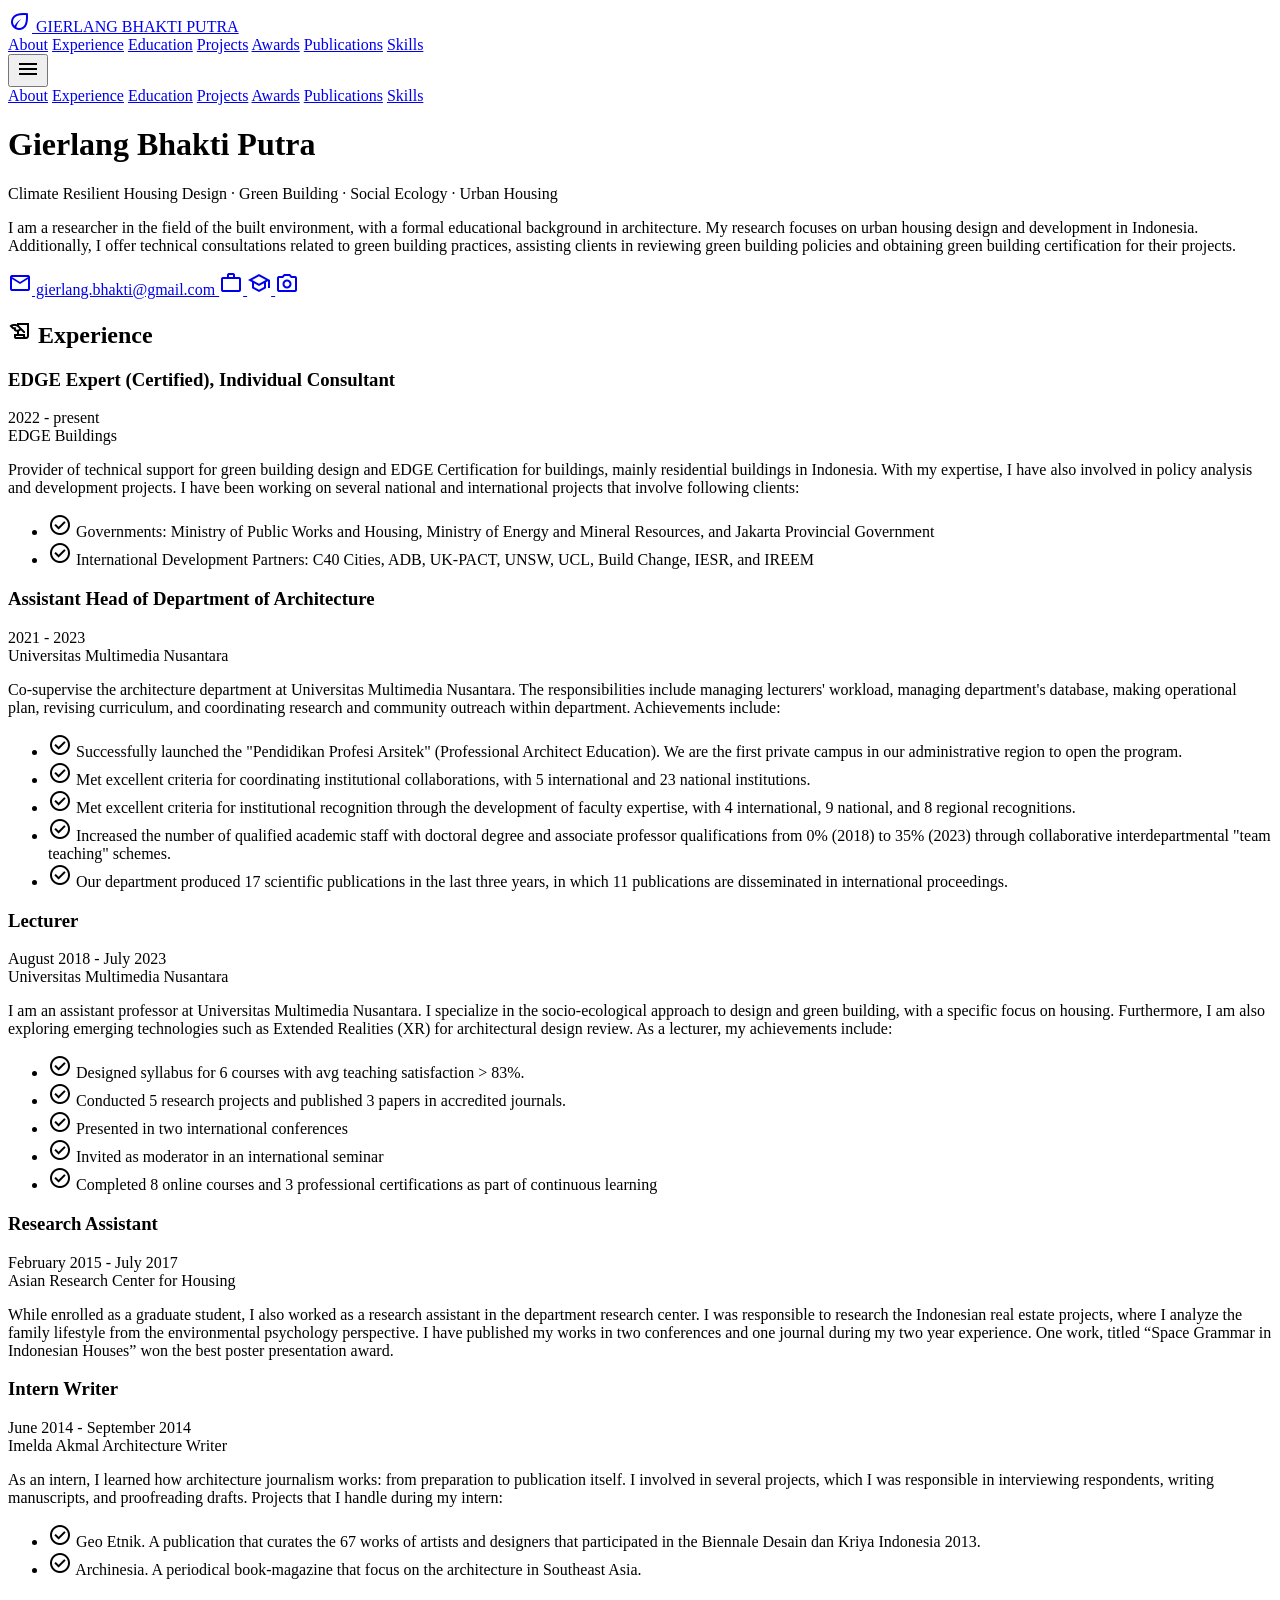
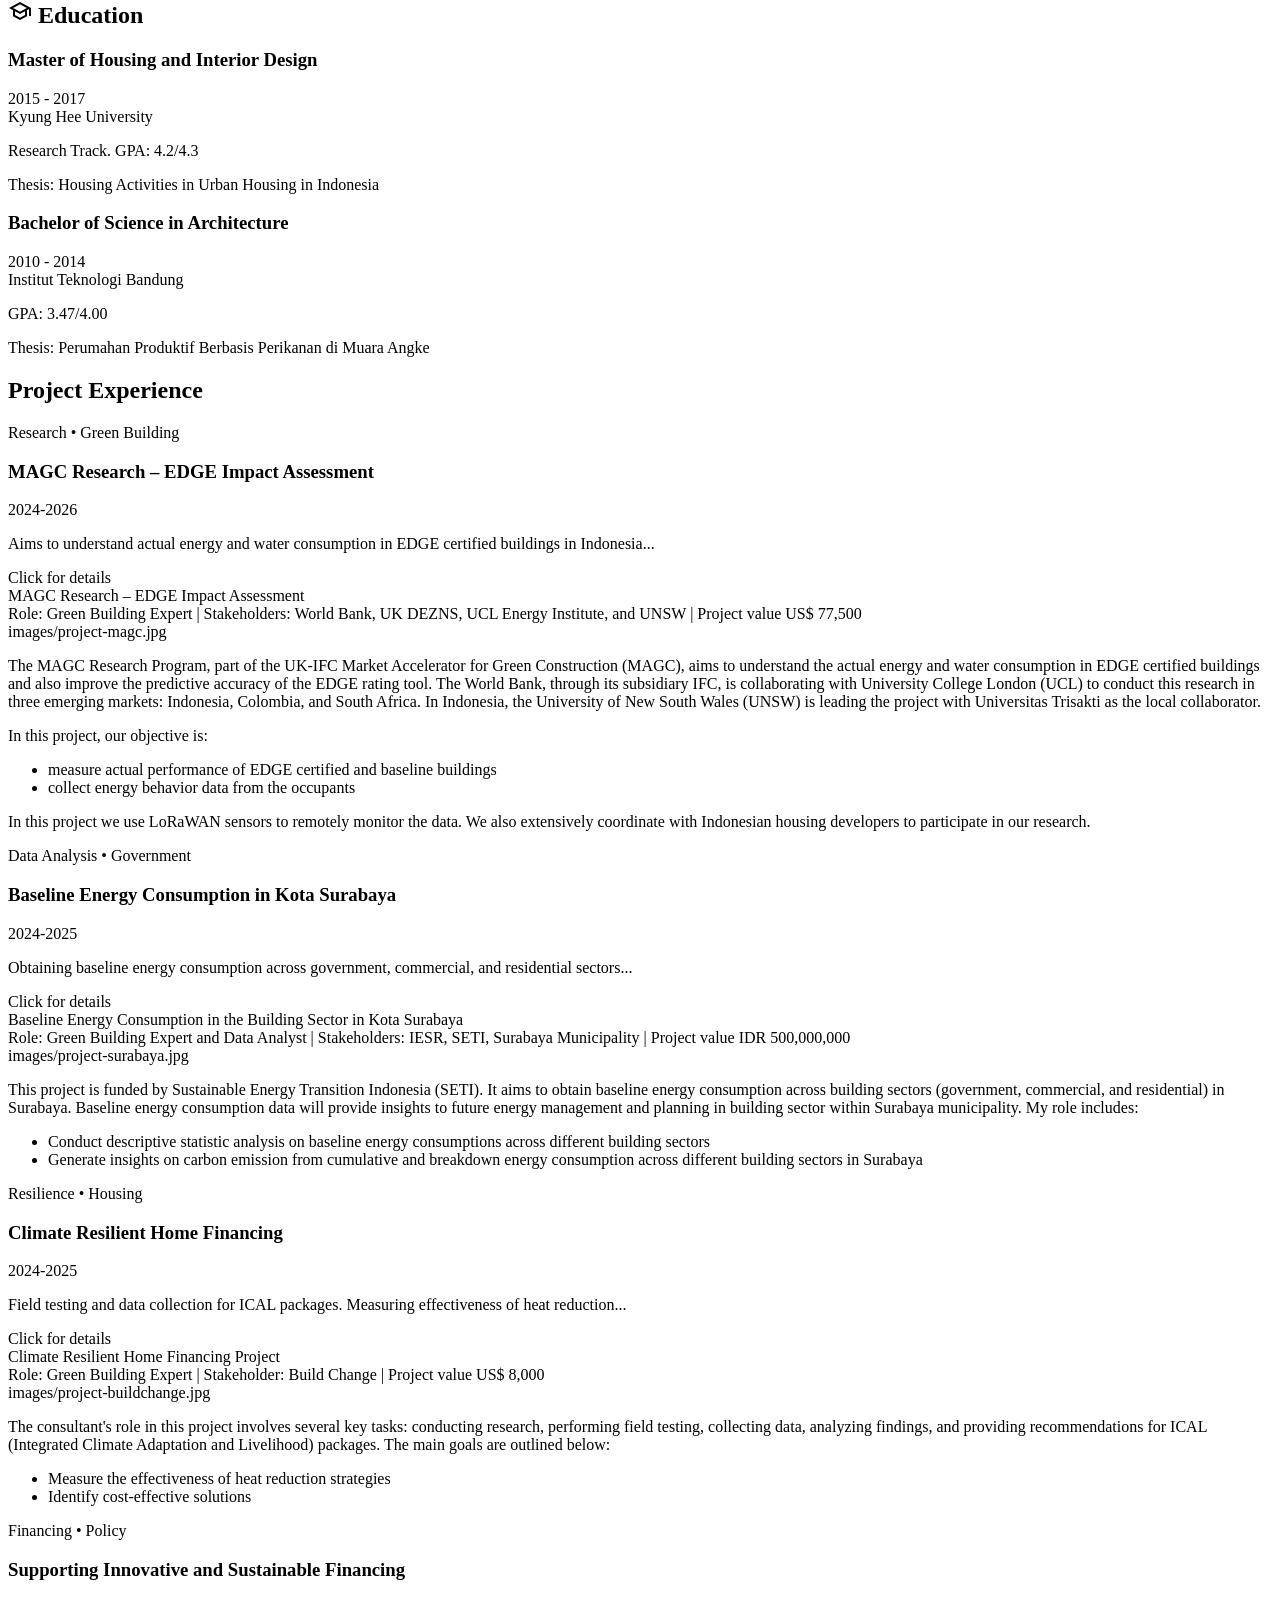
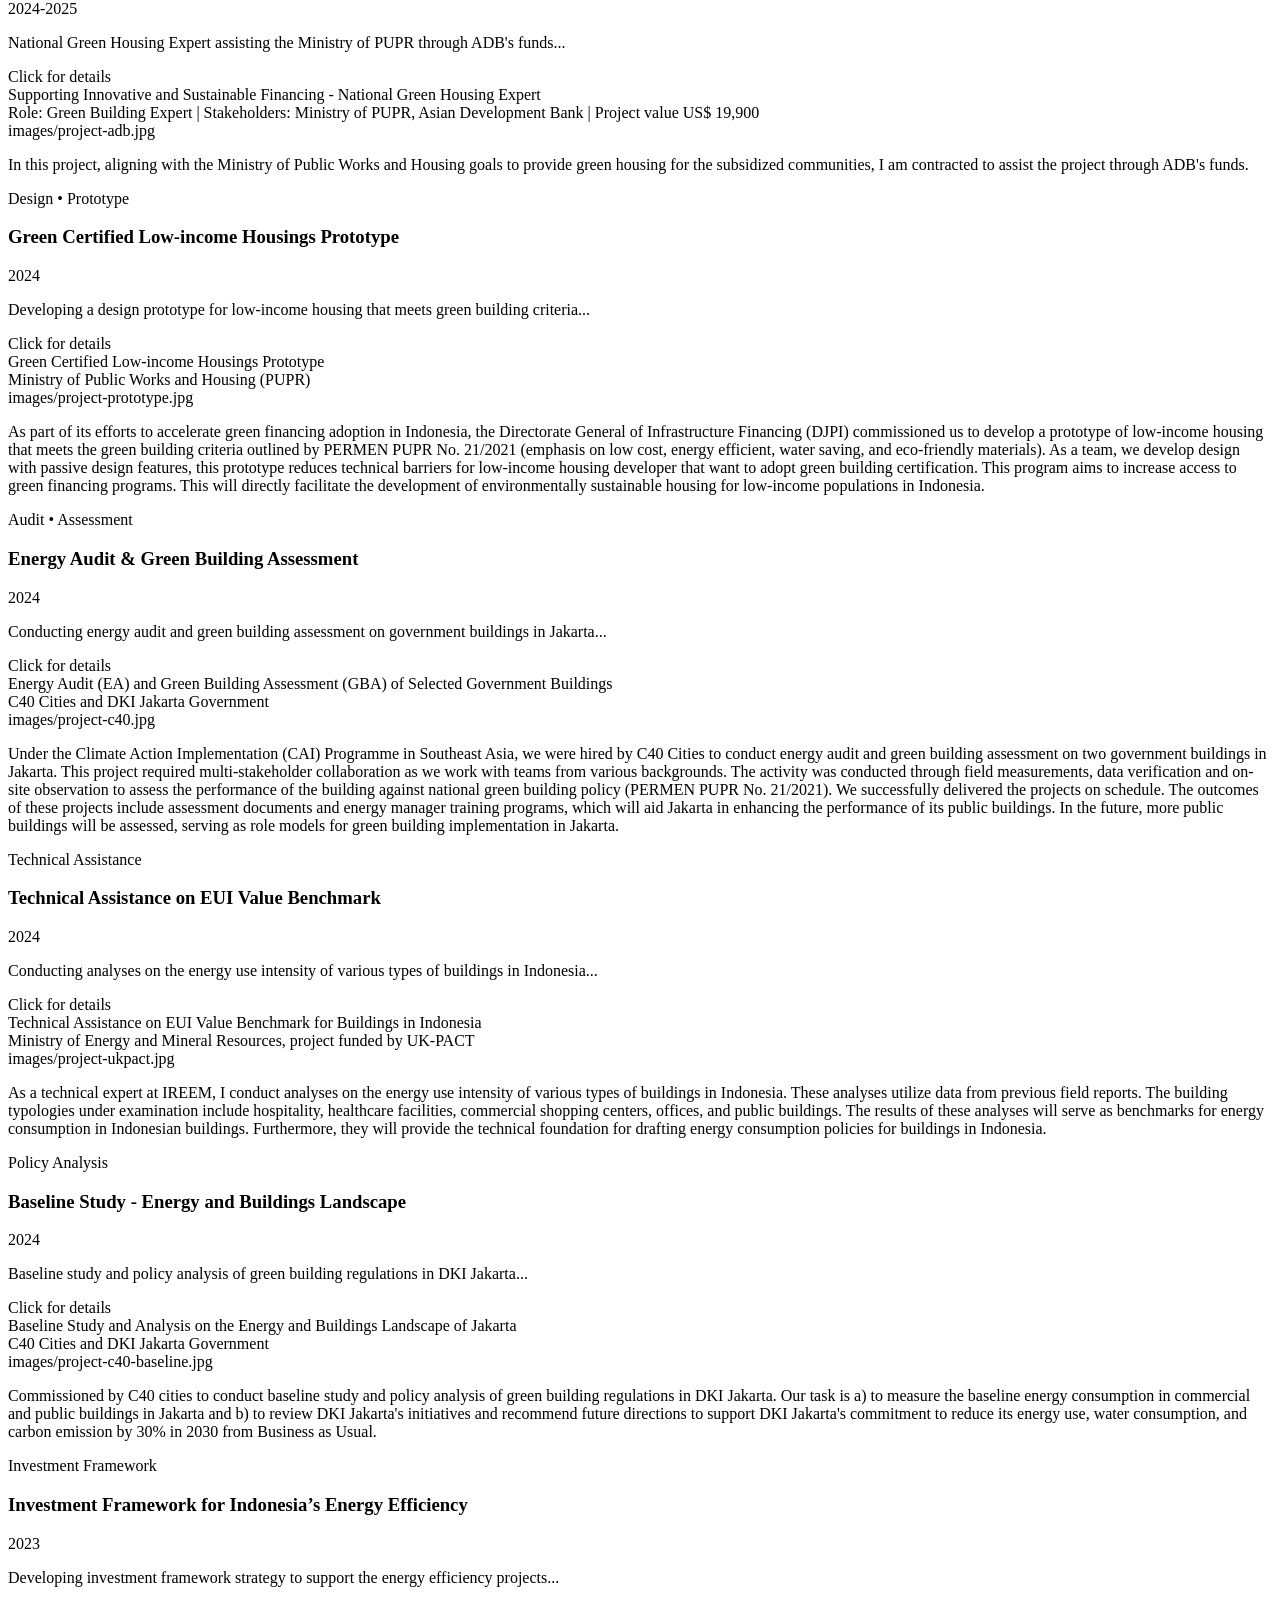
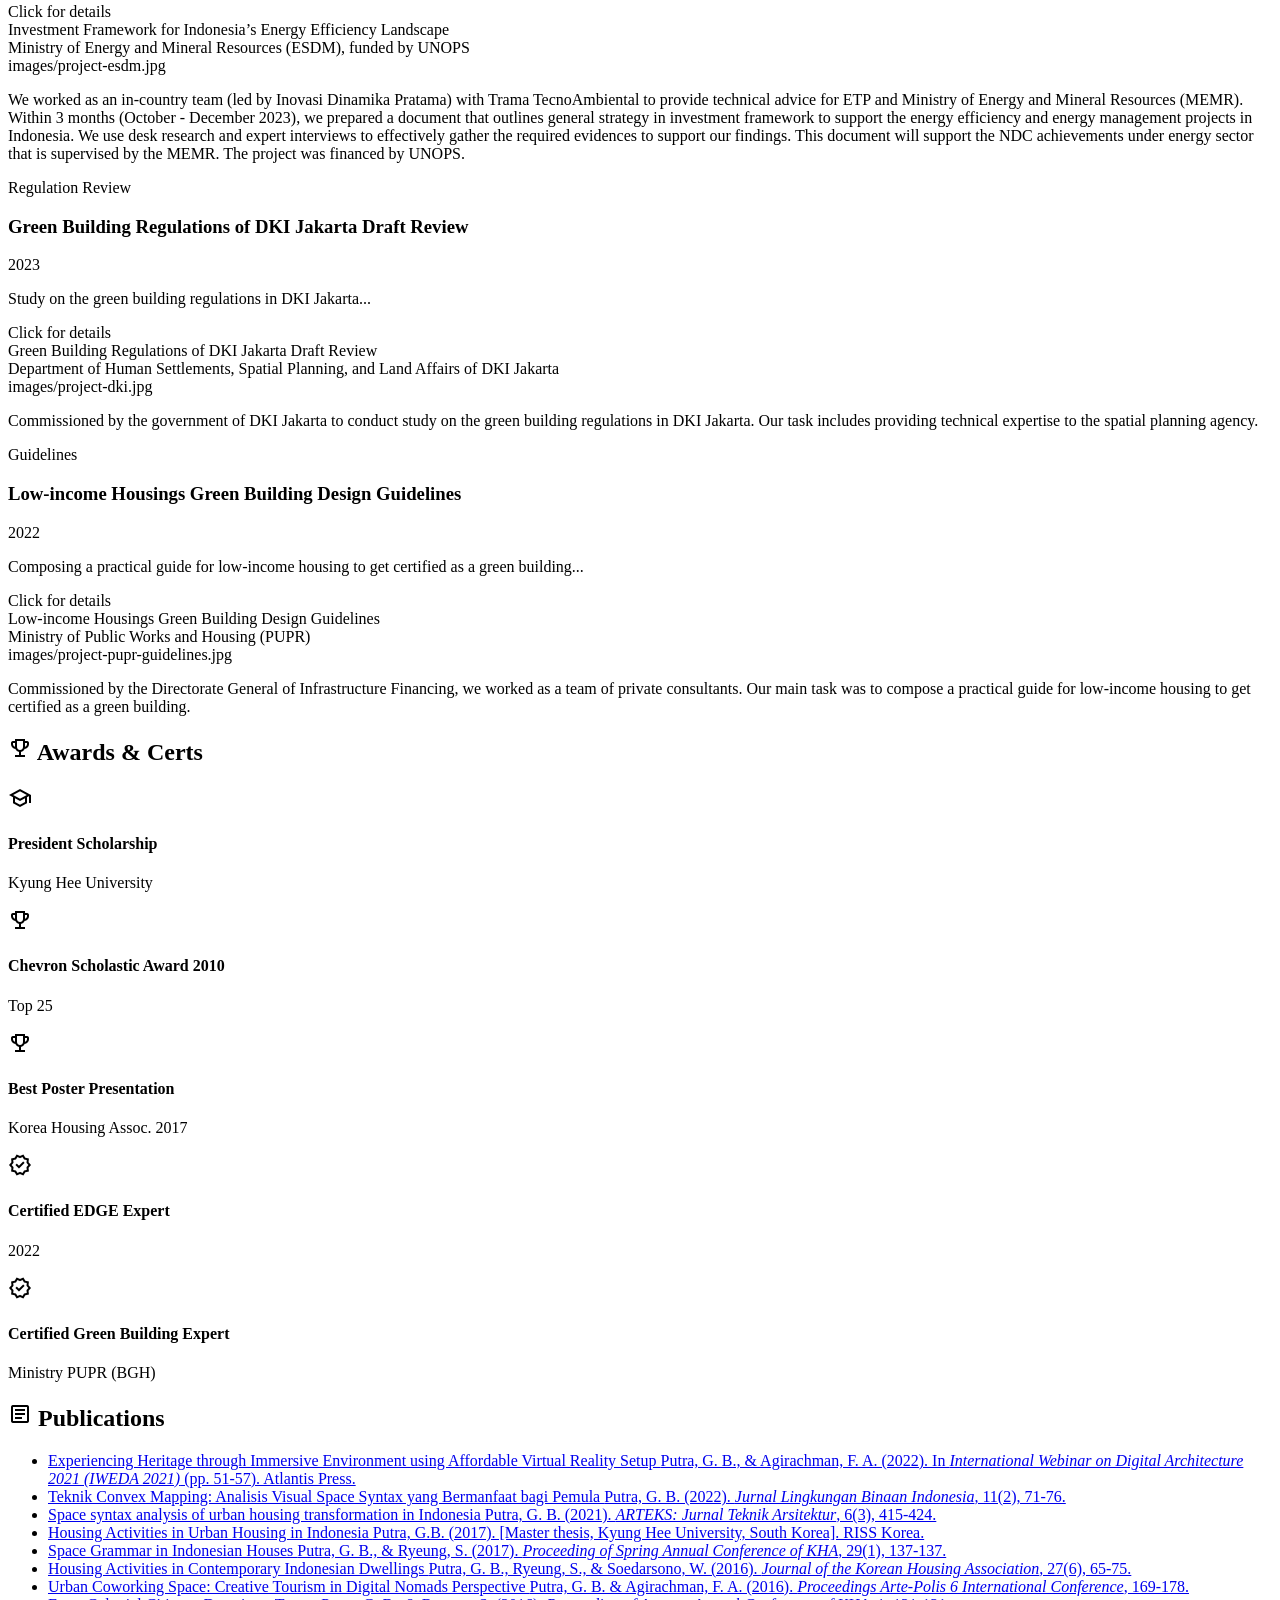
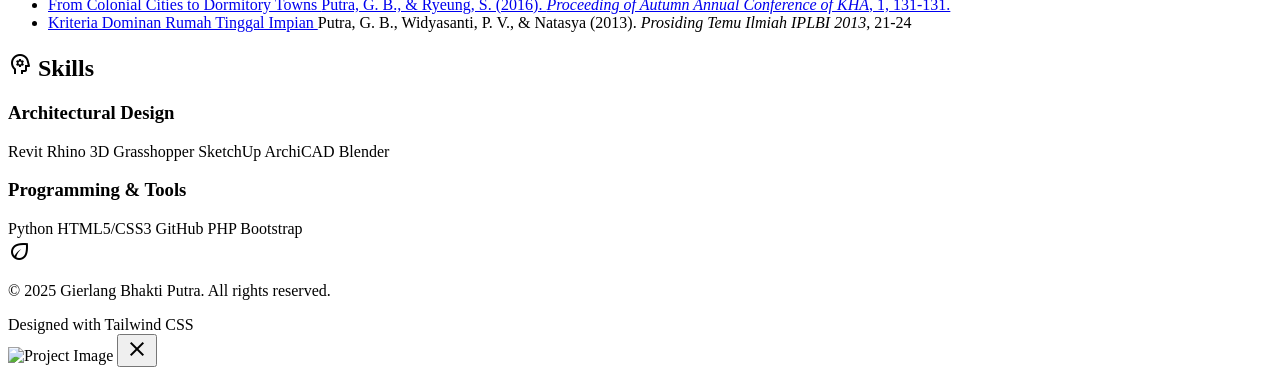
==== commit bc6d7fb7: "Update webpage functionality" ====
--- a/index.html
+++ b/index.html
@@ -1,5 +1,5 @@
 <!DOCTYPE html>
-<html lang="en">
+<html lang="en" class="scroll-smooth">
 
 <head>
     <meta charset="utf-8" />
@@ -7,7 +7,7 @@
     <title>Resume - Gierlang Bhakti Putra</title>
     <meta name="description"
         content="Resume of Gierlang Bhakti Putra - Climate Resilient Housing Design & Green Building Expert" />
-    <link href="assets/img/favicon.png" rel="icon" type="image/x-icon" />
+    <link href="images/favicon-32x32.png" rel="icon" type="image/png" />
     <link
         href="https://fonts.googleapis.com/css2?family=Spline+Sans:wght@300;400;500;600;700&amp;family=Noto+Sans:wght@400;500;700&amp;display=swap"
         rel="stylesheet" />
@@ -72,10 +72,31 @@
                 <a class="hover:text-primary transition-colors" href="#publication">Publications</a>
                 <a class="hover:text-primary transition-colors" href="#skills">Skills</a>
             </div>
-            <!-- Mobile menu button can be implemented with JS -->
-            <button class="md:hidden text-gray-600">
-                <span class="material-symbols-outlined">menu</span>
+            <!-- Mobile menu button -->
+            <button id="mobile-menu-btn"
+                class="md:hidden text-gray-600 hover:text-primary transition-colors p-2 rounded-lg hover:bg-gray-50">
+                <span class="material-symbols-outlined text-2xl">menu</span>
             </button>
+        </div>
+        <!-- Mobile Menu Panel -->
+        <div id="mobile-menu"
+            class="hidden md:hidden absolute top-16 left-0 w-full bg-white/95 backdrop-blur-sm border-b border-gray-100 shadow-lg animate-fade-in-down origin-top">
+            <div class="flex flex-col p-4 space-y-4 font-medium text-gray-600">
+                <a class="block px-4 py-2 rounded-lg hover:bg-gray-50 hover:text-primary transition-colors"
+                    href="#about">About</a>
+                <a class="block px-4 py-2 rounded-lg hover:bg-gray-50 hover:text-primary transition-colors"
+                    href="#experience">Experience</a>
+                <a class="block px-4 py-2 rounded-lg hover:bg-gray-50 hover:text-primary transition-colors"
+                    href="#education">Education</a>
+                <a class="block px-4 py-2 rounded-lg hover:bg-gray-50 hover:text-primary transition-colors"
+                    href="#projects">Projects</a>
+                <a class="block px-4 py-2 rounded-lg hover:bg-gray-50 hover:text-primary transition-colors"
+                    href="#awards">Awards</a>
+                <a class="block px-4 py-2 rounded-lg hover:bg-gray-50 hover:text-primary transition-colors"
+                    href="#publication">Publications</a>
+                <a class="block px-4 py-2 rounded-lg hover:bg-gray-50 hover:text-primary transition-colors"
+                    href="#skills">Skills</a>
+            </div>
         </div>
     </nav>
     <main class="max-w-5xl mx-auto px-6 pt-12 md:pt-20">
@@ -1125,6 +1146,38 @@
                 closeModal();
             }
         });
+
+        // Mobile Menu Logic
+        const mobileMenuBtn = document.getElementById('mobile-menu-btn');
+        const mobileMenu = document.getElementById('mobile-menu');
+        const mobileMenuLinks = mobileMenu.querySelectorAll('a');
+
+        mobileMenuBtn.addEventListener('click', () => {
+            mobileMenu.classList.toggle('hidden');
+            // Toggle icon
+            const icon = mobileMenuBtn.querySelector('span');
+            if (mobileMenu.classList.contains('hidden')) {
+                icon.textContent = 'menu';
+            } else {
+                icon.textContent = 'close';
+            }
+        });
+
+        // Close menu when a link is clicked
+        mobileMenuLinks.forEach(link => {
+            link.addEventListener('click', () => {
+                mobileMenu.classList.add('hidden');
+                mobileMenuBtn.querySelector('span').textContent = 'menu';
+            });
+        });
+
+        // Close menu when clicking outside
+        document.addEventListener('click', (e) => {
+            if (!mobileMenu.contains(e.target) && !mobileMenuBtn.contains(e.target) && !mobileMenu.classList.contains('hidden')) {
+                mobileMenu.classList.add('hidden');
+                mobileMenuBtn.querySelector('span').textContent = 'menu';
+            }
+        });
     </script>
 </body>
 
